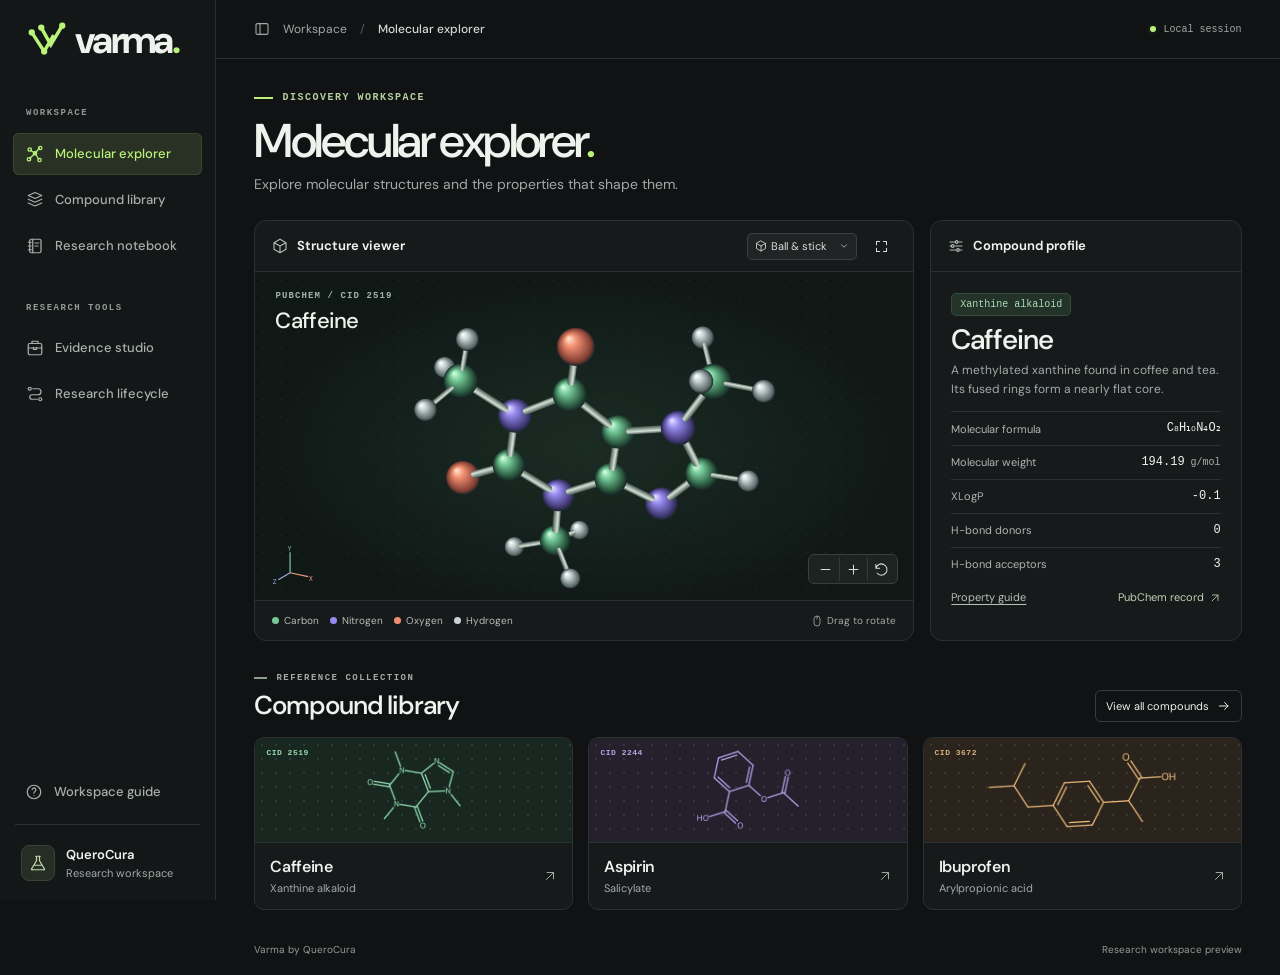
==== index.html @ 199d7f55 "Build a dark molecular explorer with interactive PubChem structures" ====
<!DOCTYPE html>

<html lang="en"><head><meta charset="utf-8"/><meta content="default-src 'self'; script-src 'self'; style-src 'self'; img-src 'self' data:; font-src 'self'; connect-src 'none'; object-src 'none'; base-uri 'none'; form-action 'none'" http-equiv="Content-Security-Policy"/><meta content="width=device-width, initial-scale=1" name="viewport"/><meta name="theme-color" content="#101213"><meta name="robots" content="noindex, nofollow">
<meta name="description" content="Explore molecular structures, compare compound properties and work through research calculations in Varma by QueroCura.">
<title>Molecular explorer · Varma</title><link rel="icon" href="assets/varma.svg" type="image/svg+xml"><link rel="stylesheet" href="workspace.css"></head><body>
<a class="skip-link" href="#main">Skip to workspace</a>
<svg class="symbols" aria-hidden="true" xmlns="http://www.w3.org/2000/svg"><defs><symbol id="i-network" viewBox="0 0 24 24"><path d="m6 7 6 4 6-7M12 11l5 8m-5-8-7 7"/><circle cx="5" cy="6" r="2.3"/><circle cx="12" cy="11" r="2.3"/><circle cx="19" cy="4" r="2.3"/><circle cx="18" cy="20" r="2.3"/><circle cx="4" cy="19" r="2.3"/></symbol><symbol id="i-library" viewBox="0 0 24 24"><path d="m3 6 9-4 9 4-9 4zM3 11l9 4 9-4M3 16l9 4 9-4"/></symbol><symbol id="i-notebook" viewBox="0 0 24 24"><rect x="5" y="3" width="15" height="18" rx="2"/><path d="M9 3v18M3 7h4m-4 5h4m-4 5h4M12 8h5m-5 4h4"/></symbol><symbol id="i-work" viewBox="0 0 24 24"><rect x="3" y="6" width="18" height="15" rx="2"/><path d="M8 6V3h8v3M3 12h18m-11-1v3h4v-3"/></symbol><symbol id="i-route" viewBox="0 0 24 24"><circle cx="5" cy="5" r="2"/><circle cx="19" cy="19" r="2"/><path d="M9 5h7a4 4 0 0 1 0 8H8a3 3 0 0 0 0 6h7"/></symbol><symbol id="i-guide" viewBox="0 0 24 24"><circle cx="12" cy="12" r="9"/><path d="M9.5 9a2.5 2.5 0 1 1 4 2c-1 .6-1.5 1-1.5 2.5M12 17h.01"/></symbol><symbol id="i-panel" viewBox="0 0 24 24"><rect x="3" y="4" width="18" height="16" rx="2"/><path d="M9 4v16"/></symbol><symbol id="i-chev" viewBox="0 0 24 24"><path d="m9 6 6 6-6 6"/></symbol><symbol id="i-down" viewBox="0 0 24 24"><path d="m6 9 6 6 6-6"/></symbol><symbol id="i-up-right" viewBox="0 0 24 24"><path d="M6 18 18 6M7 6h11v11"/></symbol><symbol id="i-arrow" viewBox="0 0 24 24"><path d="M4 12h15m-6-6 6 6-6 6"/></symbol><symbol id="i-expand" viewBox="0 0 24 24"><path d="M4 9V4h5m6 0h5v5m0 6v5h-5M9 20H4v-5"/></symbol><symbol id="i-cube" viewBox="0 0 24 24"><path d="m12 2 9 5v10l-9 5-9-5V7zM3 7l9 5 9-5m-9 5v10"/></symbol><symbol id="i-sliders" viewBox="0 0 24 24"><path d="M3 6h8m5 0h5M3 12h2m5 0h11M3 18h10m5 0h3"/><circle cx="13" cy="6" r="2"/><circle cx="7" cy="12" r="2"/><circle cx="15" cy="18" r="2"/></symbol><symbol id="i-rotate" viewBox="0 0 24 24"><path d="M3 10a9 9 0 1 1 2 8M3 4v6h6"/></symbol><symbol id="i-plus" viewBox="0 0 24 24"><path d="M5 12h14M12 5v14"/></symbol><symbol id="i-minus" viewBox="0 0 24 24"><path d="M5 12h14"/></symbol><symbol id="i-mouse" viewBox="0 0 24 24"><rect x="6" y="2" width="12" height="20" rx="6"/><path d="M12 3v5"/></symbol><symbol id="i-search" viewBox="0 0 24 24"><circle cx="10" cy="10" r="6"/><path d="m15 15 6 6"/></symbol><symbol id="i-menu" viewBox="0 0 24 24"><path d="M3 6h18M3 12h18M3 18h18"/></symbol><symbol id="i-close" viewBox="0 0 24 24"><path d="m5 5 14 14M5 19 19 5"/></symbol><symbol id="i-book" viewBox="0 0 24 24"><path d="M12 5Q7 2 2 4v15q5-2 10 1 5-3 10-1V4q-5-2-10 1v15"/></symbol><symbol id="i-flask" viewBox="0 0 24 24"><path d="M9 3h6m-5 0v6L4 19a1 1 0 0 0 1 2h14a1 1 0 0 0 1-2L14 9V3M7 15h10"/></symbol><symbol id="i-focus" viewBox="0 0 24 24"><circle cx="12" cy="12" r="7"/><circle cx="12" cy="12" r="2"/><path d="M12 2v3m0 14v3M2 12h3m14 0h3"/></symbol></defs></svg>
<aside class="rail" id="rail">
<a class="brand" href="#explorer" aria-label="Varma home"><svg viewBox="0 0 42 42" class="mark" aria-hidden="true"><g fill="none" stroke="currentColor" stroke-width="3.6"><path d="m5 13 13 20 10-17M15 8l10 18L37 6"/></g><g fill="currentColor"><circle cx="5" cy="13" r="3.3"/><circle cx="15" cy="8" r="3.3"/><circle cx="37" cy="6" r="3.3"/><circle cx="18" cy="33" r="3.3"/></g></svg><span>varma<span class="brand-period">.</span></span></a>
<div class="rail-inner">
<p class="group-label">Workspace</p><nav aria-label="Workspace">
<a href="#explorer" data-nav="explorer"><svg class="icon" aria-hidden="true"><use href="#i-network"/></svg><span>Molecular explorer</span></a><a href="#library" data-nav="library"><svg class="icon" aria-hidden="true"><use href="#i-library"/></svg><span>Compound library</span></a><a href="#desk" data-nav="desk"><svg class="icon" aria-hidden="true"><use href="#i-notebook"/></svg><span>Research notebook</span></a></nav>
<p class="group-label">Research tools</p><nav aria-label="Research tools"><a href="#studio" data-nav="studio"><svg class="icon" aria-hidden="true"><use href="#i-work"/></svg><span>Evidence studio</span></a><a href="#journey" data-nav="journey"><svg class="icon" aria-hidden="true"><use href="#i-route"/></svg><span>Research lifecycle</span></a></nav>
</div>
<div class="rail-bottom"><button id="open-guide" data-guide><svg class="icon" aria-hidden="true"><use href="#i-guide"/></svg> Workspace guide</button><div class="org"><span class="org-icon"><svg class="icon" aria-hidden="true"><use href="#i-flask"/></svg></span><div><strong>QueroCura</strong><small>Research workspace</small></div></div></div>
</aside>
<div class="shell">
<header class="topbar"><div class="crumb"><a class="mobile-brand" href="#explorer" aria-label="Varma home">varma<span>.</span></a><button type="button" id="menu" class="icon-button" aria-label="Toggle navigation" title="Toggle navigation"><svg class="icon" aria-hidden="true"><use href="#i-menu"/></svg></button><svg class="icon" aria-hidden="true"><use href="#i-panel"/></svg><span>Workspace</span><span class="slash">/</span><strong id="breadcrumb">Molecular explorer</strong></div><span class="session"><i></i> Local session</span></header>
<main id="main" tabindex="-1">
<section data-page="explorer" aria-labelledby="explorer-title">
<div class="page-head"><div class="overline"><span></span>Discovery workspace</div><h1 id="explorer-title">Molecular explorer<span>.</span></h1>
<p>Explore molecular structures and the properties that shape them.</p></div>
<div class="work-grid">
<article class="viewer panel" id="viewer"><header class="panel-head"><span><svg class="icon" aria-hidden="true"><use href="#i-cube"/></svg> Structure viewer</span><div class="head-actions"><label class="mode"><svg class="icon" aria-hidden="true"><use href="#i-cube"/></svg><select id="representation" aria-label="Model representation"><option value="ball">Ball &amp; stick</option><option value="space">Space-filling</option></select><svg class="icon" aria-hidden="true"><use href="#i-down"/></svg></label><button type="button" id="expand" class="icon-button" aria-label="Expand structure viewer" title="Expand structure viewer"><svg class="icon" aria-hidden="true"><use href="#i-expand"/></svg></button></div></header>
<div class="stage-view"><div class="field"><canvas id="model" tabindex="0" aria-label="Molecular structure. Drag or use arrow keys to rotate."></canvas></div>
<div class="specimen"><div class="data-label" id="compound-id"></div><h2 id="compound-name"></h2></div>
<div class="axis" aria-hidden="true"><svg viewBox="0 0 56 52"><g fill="none" stroke-width="1.5"><path d="M23 34V8" stroke="#83c9a4"/><path d="m23 34 23 5" stroke="#ed9c7a"/><path d="M23 34 8 43" stroke="#9fa7de"/></g><g font-size="8" font-family="monospace"><text x="20" y="7" fill="#83c9a4">Y</text><text x="47" y="44" fill="#ed9c7a">X</text><text x="1" y="49" fill="#9fa7de">Z</text></g></svg></div>
<div class="viewer-controls"><button type="button" id="zoom-out" class="icon-button" aria-label="Zoom out" title="Zoom out"><svg class="icon" aria-hidden="true"><use href="#i-minus"/></svg></button><button type="button" id="zoom-in" class="icon-button" aria-label="Zoom in" title="Zoom in"><svg class="icon" aria-hidden="true"><use href="#i-plus"/></svg></button><button type="button" id="reset-view" class="icon-button" aria-label="Reset view" title="Reset view"><svg class="icon" aria-hidden="true"><use href="#i-rotate"/></svg></button></div></div>
<footer class="viewer-foot"><div class="legend" id="legend"></div><span class="drag-hint"><svg class="icon" aria-hidden="true"><use href="#i-mouse"/></svg> Drag to rotate</span></footer></article>
<aside class="inspector panel"><header class="panel-head"><span><svg class="icon" aria-hidden="true"><use href="#i-sliders"/></svg> Compound profile</span></header><div class="profile-body">
<span class="class-chip" id="family"></span><h2 id="profile-name"></h2><p id="profile-description"></p><dl id="properties"></dl><div class="profile-links"><button class="guide-link" data-guide>Property guide</button><a id="source" class="source" target="_blank" rel="noopener">PubChem record <svg class="icon" aria-hidden="true"><use href="#i-up-right"/></svg></a></div></div></aside></div>
<section class="library-preview" aria-labelledby="library-heading"><div class="section-head"><div><div class="section-kicker"><span></span>Reference collection</div><h2 id="library-heading">Compound library</h2></div><a class="all-link" href="#library">View all compounds <svg class="icon" aria-hidden="true"><use href="#i-arrow"/></svg></a></div>
<div class="card-grid" id="featured"></div></section></section>
<section data-page="library" hidden><div class="page-head"><div class="overline"><span></span>Reference collection</div><h1>Compound library<span>.</span></h1><p>Select a reference compound to inspect its structure and documented properties.</p></div><label class="search"><svg class="icon" aria-hidden="true"><use href="#i-search"/></svg><input type="search" id="library-query" placeholder="Search by name, class, formula or CID" aria-label="Search compounds"></label><p id="result-count" role="status"></p><div class="card-grid" id="collection"></div></section>
<section data-page="desk" hidden><div class="page-head"><div class="overline"><span></span>Scientific notebook</div><h1>Research notebook<span>.</span></h1><p>Edit three observations to see their mean, range and calculation record. Notes last for this session.</p></div><div class="desk"><header class="desk-head"><div><span class="desk-kicker">VARMA / NOTEBOOK 001</span><h3>Observation journal</h3><p>Example dataset · Arbitrary units · In-browser computation</p></div><span class="desk-status"><span class="dot"></span> Interactive demo</span></header><div class="desk-grid"><div class="desk-editor"><h4>01 — Observations</h4><p>Enter a number from 0 to 100 for each example observation.</p><div class="desk-inputs"><label for="obs-a">A<input id="obs-a" type="number" min="0" max="100" step="any" value="24" inputmode="decimal"/></label><label for="obs-b">B<input id="obs-b" type="number" min="0" max="100" step="any" value="48" inputmode="decimal"/></label><label for="obs-c">C<input id="obs-c" type="number" min="0" max="100" step="any" value="72" inputmode="decimal"/></label></div><div class="desk-buttons"><button class="desk-btn" id="desk-example" type="button">Load another example</button><button class="desk-btn" id="desk-reset" type="button">Reset</button></div><p id="desk-error" class="desk-error" role="status"></p><label for="desk-note">02 — Scratch note</label><textarea id="desk-note" rows="3" maxlength="300" placeholder="Record a question or an assumption about these example numbers."></textarea><div class="desk-note-meta"><span>Temporary browser memory only</span><span id="note-count">0 / 300</span></div></div><div class="desk-output"><div class="desk-metrics" aria-live="polite"><div><span>Mean</span><strong id="desk-mean">48</strong></div><div><span>Range</span><strong id="desk-range">48</strong></div><div><span>Observations</span><strong id="desk-n">3</strong></div></div><figure class="desk-figure"><svg id="desk-chart" role="img" aria-label="Example observations: A 24, B 48, C 72" viewBox="0 0 360 205"><g stroke="#d7ddd1" stroke-width="1"><path d="M34 20H346M34 55H346M34 90H346M34 125H346M34 160H346"/></g><g fill="#617164" font-size="10" text-anchor="end"><text x="27" y="24">100</text><text x="27" y="59">75</text><text x="27" y="94">50</text><text x="27" y="129">25</text><text x="27" y="164">0</text></g><g fill="#52795f"><rect id="bar-a" x="64" y="126.4" width="58" height="33.6" rx="3"/><rect id="bar-b" x="161" y="92.8" width="58" height="67.2" rx="3"/><rect id="bar-c" x="258" y="59.2" width="58" height="100.8" rx="3"/></g><path id="desk-meanline" d="M34 92.8H346" stroke="#a16b30" stroke-width="1.8" stroke-dasharray="5 5"/><g fill="#52645a" font-size="12" text-anchor="middle"><text x="93" y="183">A</text><text x="190" y="183">B</text><text x="287" y="183">C</text></g></svg><figcaption><span class="legend-square"></span> Observations <span class="legend-dash"></span> Mean</figcaption></figure><div class="desk-method"><span>Calculation record</span><code id="desk-formula">(24 + 48 + 72) / 3 = 48</code><p>Arithmetic summary only; no experimental or clinical inference is made.</p></div></div></div></div><section id="bloom"><div class="pip-card"><header class="pip-head"><span class="pip-avatar" aria-hidden="true">∑</span><div><strong>Pip / Notebook companion</strong><span>Local calculation engine</span></div></header><div class="pip-content"><p class="pip-hello">Explain these observations</p><div class="pip-actions" role="group" aria-label="Notebook questions"><button type="button" data-pip="summary" aria-pressed="true">Summarise</button><button type="button" data-pip="spread" aria-pressed="false">Explain spread</button><button type="button" data-pip="median" aria-pressed="false">Find median</button><button type="button" data-pip="check" aria-pressed="false">Check arithmetic</button></div><div id="pip-answer" class="pip-answer" role="status" aria-live="polite">Ready when your observations are valid.</div><p class="pip-foot">Calculated from the current notebook values. No network requests, personal data or scientific predictions.</p></div></div></section></section>
<section data-page="studio" hidden><div class="page-head"><div class="overline"><span></span>Research tools</div><h1>Evidence studio<span>.</span></h1><p>Explore how a research team connects a question to its sources, calculations and review.</p></div><div class="studio-frame"><div class="windowbar"><span aria-hidden="true" class="dots"><i></i><i></i><i></i></span><span class="windowtitle">Varma / Research workspace</span><span class="demo-label">Interactive concept preview</span></div><div class="studio-body"><aside aria-label="Workspace tools" class="sidebar" role="tablist"><small>Workspace</small><button aria-controls="workspace" aria-selected="true" class="tab" data-view="notes" id="tab-notes" role="tab"><span>▤</span> Notebook</button><button aria-controls="workspace" aria-selected="false" class="tab" data-view="evidence" id="tab-evidence" role="tab"><span>◎</span> Evidence</button><button aria-controls="workspace" aria-selected="false" class="tab" data-view="compute" id="tab-compute" role="tab"><span>∑</span> Computation</button><button aria-controls="workspace" aria-selected="false" class="tab" data-view="team" id="tab-team" role="tab"><span>◉</span> Team</button></aside><div aria-labelledby="tab-notes" class="workspace" id="workspace" role="tabpanel" tabindex="0"></div><aside class="assistant-pane"><h4>✧ Research companion</h4><p>Illustrative guidance</p><div class="mini"><strong>Evidence before conclusions</strong>Track what is known, what is assumed and what still needs verification.</div><div class="mini"><strong>Review with your team</strong>Keep notes, references and calculation outputs connected.</div><div class="mini"><strong>Human judgement remains essential</strong>Research tools do not establish clinical safety or efficacy.</div></aside></div></div></section>
<section data-page="journey" hidden><div class="page-head"><div class="overline"><span></span>Research tools</div><h1>Research lifecycle<span>.</span></h1><p>Follow a research question from the first observation through documentation and review.</p></div><div aria-label="Research lifecycle" class="stage-row" role="tablist"><button aria-controls="stage-detail" aria-selected="true" class="stage" data-stage="0" id="stage-0" role="tab">01<strong>Explore</strong></button><button aria-controls="stage-detail" aria-selected="false" class="stage" data-stage="1" id="stage-1" role="tab">02<strong>Investigate</strong></button><button aria-controls="stage-detail" aria-selected="false" class="stage" data-stage="2" id="stage-2" role="tab">03<strong>Document</strong></button><button aria-controls="stage-detail" aria-selected="false" class="stage" data-stage="3" id="stage-3" role="tab">04<strong>Review</strong></button><button aria-controls="stage-detail" aria-selected="false" class="stage" data-stage="4" id="stage-4" role="tab">05<strong>Follow through</strong></button></div><div aria-labelledby="stage-0" class="stage-detail" id="stage-detail" role="tabpanel" tabindex="0"></div></section>
</main><footer class="app-footer"><span>Varma by QueroCura</span><span>Research workspace preview</span></footer></div>
<dialog id="guide"><div class="dialog-header"><h2>Workspace guide</h2><button type="button" id="close-guide" class="icon-button" aria-label="Close workspace guide" title="Close workspace guide"><svg class="icon" aria-hidden="true"><use href="#i-close"/></svg></button></div><dl>
<dt>Explore a structure</dt><dd>Choose a compound from the library. Drag the model or focus it and use the arrow keys to rotate. Switch to space-filling to see the volume occupied by the atoms.</dd>
<dt>Read a compound profile</dt><dd>Molecular weight is the mass of one mole. XLogP estimates how a neutral compound partitions between octanol and water. Donor and acceptor counts describe possible hydrogen bonding sites.</dd>
<dt>Keep a research record</dt><dd>Use the notebook to explore a small set of observations. The evidence studio includes example source records, calculations and team roles.</dd></dl></dialog>
<script defer src="compounds.js"></script><script defer src="molecule.js"></script><script defer src="site.js"></script><script defer src="experience.js"></script><script defer src="bloom.js"></script><script defer src="workspace.js"></script></body></html>
---- workspace.css ----
@font-face{font-family:"DM Sans";src:url(assets/dm-sans.ttf) format("truetype");font-weight:100 1000;font-display:swap}
:root{color-scheme:dark;--bg:#101213;--panel:#171a1b;--border:#2b3031;--muted:#a1aaa7;--accent:#baf378;--text:#f0f3ed;--rail:216px;--mono:ui-monospace,"SFMono-Regular",Consolas,monospace}
*{box-sizing:border-box}
body{margin:0;background:var(--bg);color:var(--text);font:15px/1.5 "DM Sans",Arial,sans-serif;-webkit-font-smoothing:antialiased}
button,input,select,textarea{font:inherit}
button,select,a{touch-action:manipulation}
button,select{cursor:pointer}button{color:inherit}
a{color:inherit;text-decoration:none}
button:focus-visible,a:focus-visible,select:focus-visible,input:focus-visible,textarea:focus-visible,canvas:focus-visible{outline:2px solid var(--accent);outline-offset:3px}
[hidden],.symbols{display:none!important}
.icon{width:18px;height:18px;fill:none;stroke:currentColor;stroke-width:1.65;stroke-linecap:round;stroke-linejoin:round;flex:none}
.skip-link{position:fixed;top:8px;left:8px;padding:8px 12px;z-index:10;transform:translateY(-200%);color:#101810;background:var(--accent)}
.skip-link:focus{transform:translateY(0)}
.rail{position:fixed;inset:0 auto 0 0;width:var(--rail);background:#141718;border-right:1px solid var(--border);display:flex;flex-direction:column;z-index:5}
.brand{height:80px;padding:0 27px;display:flex;align-items:center;gap:8px;font-size:38px;font-weight:730;letter-spacing:-2.7px;line-height:1}
.mark{color:var(--accent);width:40px;height:40px}.brand-period{color:var(--accent)}
.rail-inner{padding:14px 13px;overflow:auto}.group-label,.section-kicker,.overline,.desk-kicker,.data-label,.sidebar>small,.card-cid{font:600 10px/1.4 var(--mono);letter-spacing:1.5px;text-transform:uppercase}
.group-label{margin:13px 13px;color:#929b96;font-size:9px}.rail nav+.group-label{margin-top:35px}
.rail nav{display:grid;gap:4px}.rail nav a,.rail-bottom button{display:flex;align-items:center;gap:11px;height:42px;padding:0 13px;font-size:13px;font-weight:500;color:#a8b0ab;border-radius:6px}
.rail nav a:hover,.rail-bottom button:hover{color:#f0f3ed;background:#202524}.rail nav a[aria-current=page]{color:var(--accent);background:#283123;box-shadow:inset 0 0 0 1px #3b4631}
.rail-bottom{margin-top:auto;padding:14px 15px}.rail-bottom button{background:none;border:0;width:100%;padding:0 10px}.org{display:flex;align-items:center;gap:11px;border-top:1px solid var(--border);padding:20px 6px 5px;margin-top:11px}.org-icon{width:34px;height:36px;display:grid;place-items:center;border:1px solid #384435;background:#252d24;border-radius:8px;color:#c1d9aa}
.org strong,.org small{display:block}.org strong{font-size:13px;font-weight:600}.org small{font-size:11px;color:var(--muted)}
.shell{margin-left:var(--rail)}.topbar{height:59px;border-bottom:1px solid var(--border);display:flex;align-items:center;justify-content:space-between;padding:0 clamp(24px,3vw,54px)}.crumb,.session{display:flex;align-items:center;gap:13px;font-size:12px;color:var(--muted)}.crumb .icon{width:16px}.crumb .slash{color:#555e59}.crumb strong{font-weight:500;color:#d3d9d4}.session{gap:8px;font-family:var(--mono);font-size:10px}.session i{width:6px;height:6px;background:var(--accent);border-radius:50%;box-shadow:0 0 7px #baf37833}
main,.app-footer{max-width:1600px;margin:auto;padding:0 clamp(24px,3vw,54px)}main:focus{outline:0}
.page-head{margin:32px 0 25px}.overline,.section-kicker{display:flex;align-items:center;gap:9px;color:#b5cf9e;font-size:10px}.overline span,.section-kicker span{width:19px;height:2px;background:var(--accent)}h1,h2,h3,h4,p{margin:0}
h1{font-size:clamp(38px,3.7vw,64px);letter-spacing:-.055em;font-weight:540;line-height:1.1;margin:10px 0 7px}h1>span{color:var(--accent)}.page-head p{color:var(--muted);font-size:14px}
.work-grid{display:grid;grid-template-columns:minmax(0,2.12fr) minmax(252px,1fr);gap:16px}.panel,.desk,.pip-card,.studio-frame,.stage-detail{border:1px solid var(--border);border-radius:12px;background:var(--panel);overflow:hidden;min-width:0}
.viewer{display:flex;flex-direction:column}.panel-head{min-height:51px;padding:0 17px;display:flex;align-items:center;justify-content:space-between;gap:10px;border-bottom:1px solid var(--border)}.panel-head>span{display:flex;align-items:center;gap:9px;font-size:13px;font-weight:650}.panel-head>span .icon{color:#b2bdb7;width:16px}
.head-actions,.mode,.viewer-controls,.legend,.drag-hint,.all-link,.source,.section-head{display:flex;align-items:center}.head-actions{gap:10px}.mode,.icon-button{border:1px solid #394040;background:#202425;color:#d9dfda;border-radius:5px;display:inline-flex;align-items:center;justify-content:center}
.mode{position:relative;padding:0 7px;height:27px;gap:4px}.mode>.icon{width:12px;height:12px}.mode select{appearance:none;background:transparent;border:0;color:inherit;padding:2px 16px 2px 0;z-index:1;font-size:11px}.mode>.icon:last-child{width:10px;position:absolute;right:7px}.mode option{background:var(--panel)}
.icon-button{width:29px;height:29px;padding:0}.icon-button .icon{width:15px;height:15px}.icon-button:hover,.mode:hover,.all-link:hover{background:#2b302c}.head-actions>.icon-button{background:none;border-color:transparent}.head-actions>.icon-button:hover{background:#28302a}
.stage-view{position:relative;flex:1;min-height:306px;isolation:isolate;background-color:#101816;background-image:radial-gradient(ellipse at 50% 53%,#29453670,transparent 69%),radial-gradient(#73928433 .8px,transparent .9px);background-size:auto,17px 17px}
.field{position:absolute;inset:0}#model{width:100%;height:100%;display:block;cursor:grab;touch-action:none}#model:active{cursor:grabbing}
.specimen{pointer-events:none;position:absolute;top:18px;left:20px}.data-label{color:#a3b3a8;font-size:9px;letter-spacing:1.1px}.specimen h2{font-size:22px;letter-spacing:-.7px;font-weight:510;margin-top:1px}.axis{width:44px;position:absolute;bottom:13px;left:17px;pointer-events:none}.axis svg{display:block}
.viewer-controls{position:absolute;bottom:16px;right:15px;background:#1c2320;border:1px solid #394139;border-radius:6px;padding:2px}.viewer-controls button{border:0;background:none;width:28px;height:24px}.viewer-controls button+button{border-left:1px solid #343b36;border-radius:0}
.viewer-foot{min-height:40px;padding:0 17px;display:flex;justify-content:space-between;gap:8px;align-items:center;border-top:1px solid var(--border);font-size:10px;color:#b4bdb7}.legend{gap:11px}.legend span{display:flex;align-items:center;gap:5px}.legend i{width:7px;height:7px;border-radius:50%}.el-C{background:#74c898}.el-O{background:#f18e71}.el-N{background:#9589ed}.el-H{background:#c8d3d3}.drag-hint{gap:4px;color:#a1aaa4}.drag-hint .icon{width:12px;height:12px}
.profile-body{padding:17px 19px}.class-chip{display:inline-flex;padding:3px 8px;background:#24332a;color:#acdbb9;border:1px solid #344d3b;border-radius:5px;font:10px/1.5 var(--mono)}
.profile-body h2{font-size:28px;font-weight:550;letter-spacing:-1.1px;line-height:1.15;margin:8px 0 5px}.profile-body p,.card-type{color:var(--muted)}.profile-body p{font-size:12px;line-height:1.55}.profile-body dl{margin:13px 0 9px}.property{display:flex;align-items:center;justify-content:space-between;gap:10px;border-top:1px solid var(--border);padding:7px 0;font-size:11px}.property dt{color:#aeb5b1}.property dd{font:12px/1.4 var(--mono);margin:0;text-align:right}.property dd small{font-size:10px;color:#a8b1ab}.source{display:inline-flex;gap:5px;font-size:11px;color:#bfd4b3}.source:hover{text-decoration:underline}.source .icon{width:12px;height:12px}
.library-preview{margin-top:31px}.section-head{justify-content:space-between;align-items:flex-end;gap:12px;margin-bottom:15px}.section-kicker{color:#a2aca5;font-size:9px}.section-kicker span{width:13px;background:#8b9f8b}.section-head h2{font-size:26px;letter-spacing:-1.1px;font-weight:550;line-height:1.3;margin-top:4px}.all-link{gap:8px;border:1px solid #383e3b;border-radius:6px;padding:6px 10px;font-size:11px}.all-link .icon{width:14px}
.card-grid{display:grid;grid-template-columns:repeat(3,minmax(0,1fr));gap:15px}.compound-card{--tint:#99d9b2;--tint-bg:#18271f;padding:0;text-align:left;border:1px solid var(--border);background:var(--panel);border-radius:10px;overflow:hidden;min-width:0;transition:border-color .15s,transform .15s}.compound-card:hover{transform:translateY(-2px);border-color:var(--tint)}.compound-card.violet{--tint:#b9a5e3;--tint-bg:#24202c}.compound-card.amber{--tint:#d7b07c;--tint-bg:#2a241d}.compound-card.blue{--tint:#9ac3e4;--tint-bg:#1a262f}
.card-art{display:block;position:relative;height:105px;background-color:var(--tint-bg);background-image:radial-gradient(#a4b5aa26 .7px,transparent .9px);background-size:14px 14px;border-bottom:1px solid var(--border)}
.card-art img{display:block;width:100%;height:100%;object-fit:contain}.card-cid{position:absolute;top:9px;left:11px;font-size:8px;letter-spacing:.5px;color:var(--tint)}.card-info{display:flex;align-items:center;justify-content:space-between;padding:12px 15px;gap:8px}.card-info strong{font-size:16px;letter-spacing:-.35px;font-weight:580}.card-type{font-size:11px;display:block;margin-top:1px}.card-info>.icon{width:14px;height:14px;color:#a3afa5}
.app-footer{display:flex;justify-content:space-between;gap:15px;margin:32px auto 0;padding-bottom:18px;color:#929d94;font-size:10px}
.search{border:1px solid var(--border);background:var(--panel);display:flex;align-items:center;gap:10px;padding:9px 13px;border-radius:7px;max-width:460px}.search input{border:0;background:transparent;color:var(--text);width:100%;font-size:13px}.search .icon{color:var(--muted)}#result-count{color:var(--muted);font-size:12px;margin:15px 0}
dialog{width:min(460px,calc(100% - 32px));border:1px solid #404b42;background:#1a201d;color:var(--text);border-radius:12px;padding:22px}dialog::backdrop{background:#0009}.dialog-header{display:flex;align-items:center;justify-content:space-between}.dialog-header h2{font-size:22px;letter-spacing:-.6px}dialog dt{font-weight:650;font-size:14px;margin-top:17px}dialog dd{margin:5px 0 0;color:#b3bdb5;font-size:13px}
#menu{display:none}.viewer:fullscreen,.viewer.expanded{background:var(--bg);width:100%;height:100%;border-radius:0}.viewer.expanded{position:fixed;inset:0;z-index:9}
.desk-head,.pip-head,.windowbar{display:flex;align-items:center;justify-content:space-between;gap:12px;background:#1d2320;border-bottom:1px solid var(--border);padding:18px 22px}.desk-kicker,.breadcrumb,.sidebar>small{color:#b9c8b6}.desk-head h3,.workspace h3,.stage-detail h3{font-size:24px;letter-spacing:-.7px;font-weight:560;margin:5px 0}.desk-head p,.desk-editor p,.desk-method p,.pip-foot,.workspace p,.stage-detail p,.assistant-pane p,.mini,.doc-card p{font-size:13px;color:var(--muted)}.desk-status,.demo-label,.tag{font-size:11px;color:#c1dbb4}.desk-grid,.studio-body,.stage-detail{display:grid;grid-template-columns:1fr 1fr}.desk-editor,.desk-output,.workspace,.assistant-pane,.sidebar,.stage-detail{padding:21px;min-width:0}.desk-editor,.sidebar,.workspace{border-right:1px solid var(--border)}.desk-editor h4,.desk-editor>label,.pip-head strong,.assistant-pane h4{font-size:15px;font-weight:600}
.desk-inputs,.desk-metrics{display:grid;grid-template-columns:repeat(3,minmax(0,1fr));gap:10px;margin:12px 0}.desk-inputs label,.desk-metrics span,.desk-note-meta,.desk-method span,.pip-head span,.windowtitle,.breadcrumb{font-size:11px;color:#b0bcb3}.desk input,.desk textarea{display:block;margin-top:5px;width:100%;background:#111514;border:1px solid #3a413d;color:var(--text);border-radius:5px;padding:9px}.desk textarea{resize:vertical}.desk-buttons,.pip-actions{display:flex;flex-wrap:wrap;gap:8px}.desk-btn,.pip-actions button,.stage,.tab{border:1px solid #39433c;background:#222923;color:#d5ddd5;font-size:12px;border-radius:6px;padding:8px 12px}.desk-error{min-height:20px;margin:8px 0;color:#f5a58d!important}.desk-note-meta{display:flex;justify-content:space-between;margin-top:5px}.desk-metrics>div,.doc-card,.mini{background:#202623;padding:12px;border-radius:5px}.desk-metrics strong{font:23px var(--mono);display:block}.desk-figure{margin:16px 0}.desk-figure svg{display:block;width:100%;max-height:230px}.desk-figure svg g[stroke]{stroke:#39443c}.desk-figure svg g[font-size]{fill:#b8c5b8}.desk-figure svg g:has(rect){fill:#81ba91}.desk-figure figcaption{display:flex;align-items:center;justify-content:center;gap:8px;font-size:11px;color:var(--muted)}.legend-square{background:#81ba91;width:8px;height:8px}.legend-dash{width:16px;border-bottom:2px dashed #be8f54}.desk-output[data-valid=false] .desk-figure{visibility:hidden}.desk-method code{display:block;margin:4px 0;color:#c7e6b7}.pip-card{margin-top:18px}.pip-head{justify-content:flex-start}.pip-head strong,.pip-head span{display:block}.pip-head .pip-avatar{font:24px var(--mono);color:var(--accent)}.pip-content{padding:20px}.pip-actions{margin:10px 0}.pip-actions [aria-pressed=true],.tab[aria-selected=true],.stage[aria-selected=true]{border-color:#637757;background:#30402b;color:#d7fac0}.pip-answer{white-space:pre-line;background:#202723;border-radius:5px;padding:15px}.pip-foot{margin-top:12px;font-size:11px}
.windowbar{padding:12px 18px}.dots{display:none}.studio-body{grid-template-columns:minmax(135px,.6fr) 2fr 1.1fr}.sidebar{display:flex;flex-direction:column;gap:6px}.tab{text-align:left}.tab span{margin-right:5px}.workspace h4,.mini strong{font-size:13px}.doc-card,.mini{margin-top:10px}.mini strong{display:block;color:#dde7db}.workspace .tag{display:block;margin-bottom:10px}.formula{font-family:var(--mono)}.stage-row{display:flex;gap:8px;flex-wrap:wrap;margin-bottom:14px}.stage strong{margin-left:8px}.stage-detail{gap:18px}.stage-detail ul{list-style:none;color:#bdcbbd;font-size:13px;line-height:1.9;margin:0;padding:0}
@media(min-width:1600px){.stage-view{min-height:370px}.card-art{height:140px}.profile-body{padding:25px}.profile-body p,.property{font-size:14px}}
@media(max-width:1150px){:root{--rail:184px}.rail-inner{padding-inline:9px}.rail nav a{font-size:12px;gap:9px}.brand{padding-left:21px}.work-grid{grid-template-columns:minmax(0,1.85fr) minmax(238px,1fr)}.legend{gap:7px}.rail-bottom{padding-inline:10px}.profile-body{padding-inline:15px}.drag-hint{font-size:0}.drag-hint .icon{width:13px}.studio-body{grid-template-columns:140px 1fr}.assistant-pane{grid-column:1/-1;border-top:1px solid var(--border)}}
@media(max-width:900px){:root{--rail:62px}.brand{padding:0;justify-content:center;height:61px}.brand>span,.rail nav a>span,.group-label,.rail-bottom button,.org>div{display:none}.rail-inner{padding:16px 8px}.rail nav+ .group-label+nav{border-top:1px solid var(--border);padding-top:12px;margin-top:12px}.rail nav a{justify-content:center;padding:0}.rail nav a .icon{width:20px;height:20px}.rail-bottom{padding:5px}.org{justify-content:center;padding:14px 0}.card-grid{gap:10px}}
@media(max-width:700px){:root{--rail:0px}.shell{margin-left:0}main,.app-footer,.topbar{padding-inline:17px}.topbar{height:52px}.crumb{gap:9px}.crumb>.icon{display:none}#menu{display:inline-flex}.rail{display:none}.rail.open{display:flex;top:52px;width:205px;box-shadow:10px 0 25px #0009}.rail.open .brand>span,.rail.open .rail nav a>span,.rail.open nav a>span,.rail.open .group-label,.rail.open .org>div{display:block}.rail.open .rail-bottom button{display:flex}.rail.open nav a,.rail.open .brand,.rail.open .org{justify-content:flex-start;padding-left:13px}.rail.open .brand{gap:5px}.rail.open .rail-inner{padding:0 9px}.page-head{margin:24px 0 19px}.page-head p{font-size:13px}.work-grid{grid-template-columns:1fr}.stage-view{min-height:305px}.drag-hint{font-size:10px}.inspector .profile-body{display:block}.profile-body dl{margin-top:14px}.panel-head{min-height:45px}.card-grid{grid-template-columns:repeat(2,minmax(0,1fr))}.section-head{align-items:center}.all-link{font-size:10px}.library-preview{margin-top:25px}.desk-grid,.stage-detail{grid-template-columns:1fr}.desk-editor{border-right:0;border-bottom:1px solid var(--border)}.desk-head,.studio-body{display:block}.studio-body .sidebar{flex-direction:row;flex-wrap:wrap;border-bottom:1px solid var(--border)}.sidebar>small{width:100%}.desk-status{display:block;margin-top:8px}.desk-head,.desk-editor,.desk-output,.workspace,.assistant-pane,.sidebar{padding:16px}}
@media(max-width:420px){.legend{gap:6px;font-size:9px}.viewer-foot{padding-inline:10px}.stage-view{min-height:270px}.panel-head{padding-inline:13px}.section-head h2{font-size:23px}.card-art{height:87px}.card-info{padding:10px}.card-info strong{font-size:14px}.card-cid{font-size:7px}.crumb{font-size:11px}.session{font-size:9px}.card-grid{gap:8px}}
@media(prefers-reduced-motion:reduce){*,*::before,*::after{transition:none!important;scroll-behavior:auto!important}}
.profile-links{display:flex;align-items:center;justify-content:space-between;gap:10px}.guide-link{background:none;border:0;padding:0;color:#b6c1b7;font-size:11px;text-decoration:underline;text-underline-offset:3px}.guide-link:hover{color:var(--accent)}.mobile-brand{display:none}
@media(min-width:1151px){.stage-view{min-height:328px}.profile-body{padding:19px 20px}.property{padding:8px 0}}
@media(max-width:700px){.mobile-brand{display:inline;color:var(--text);font-weight:700;font-size:22px;letter-spacing:-1.7px}.mobile-brand span{color:var(--accent)}.crumb>span{display:none}}
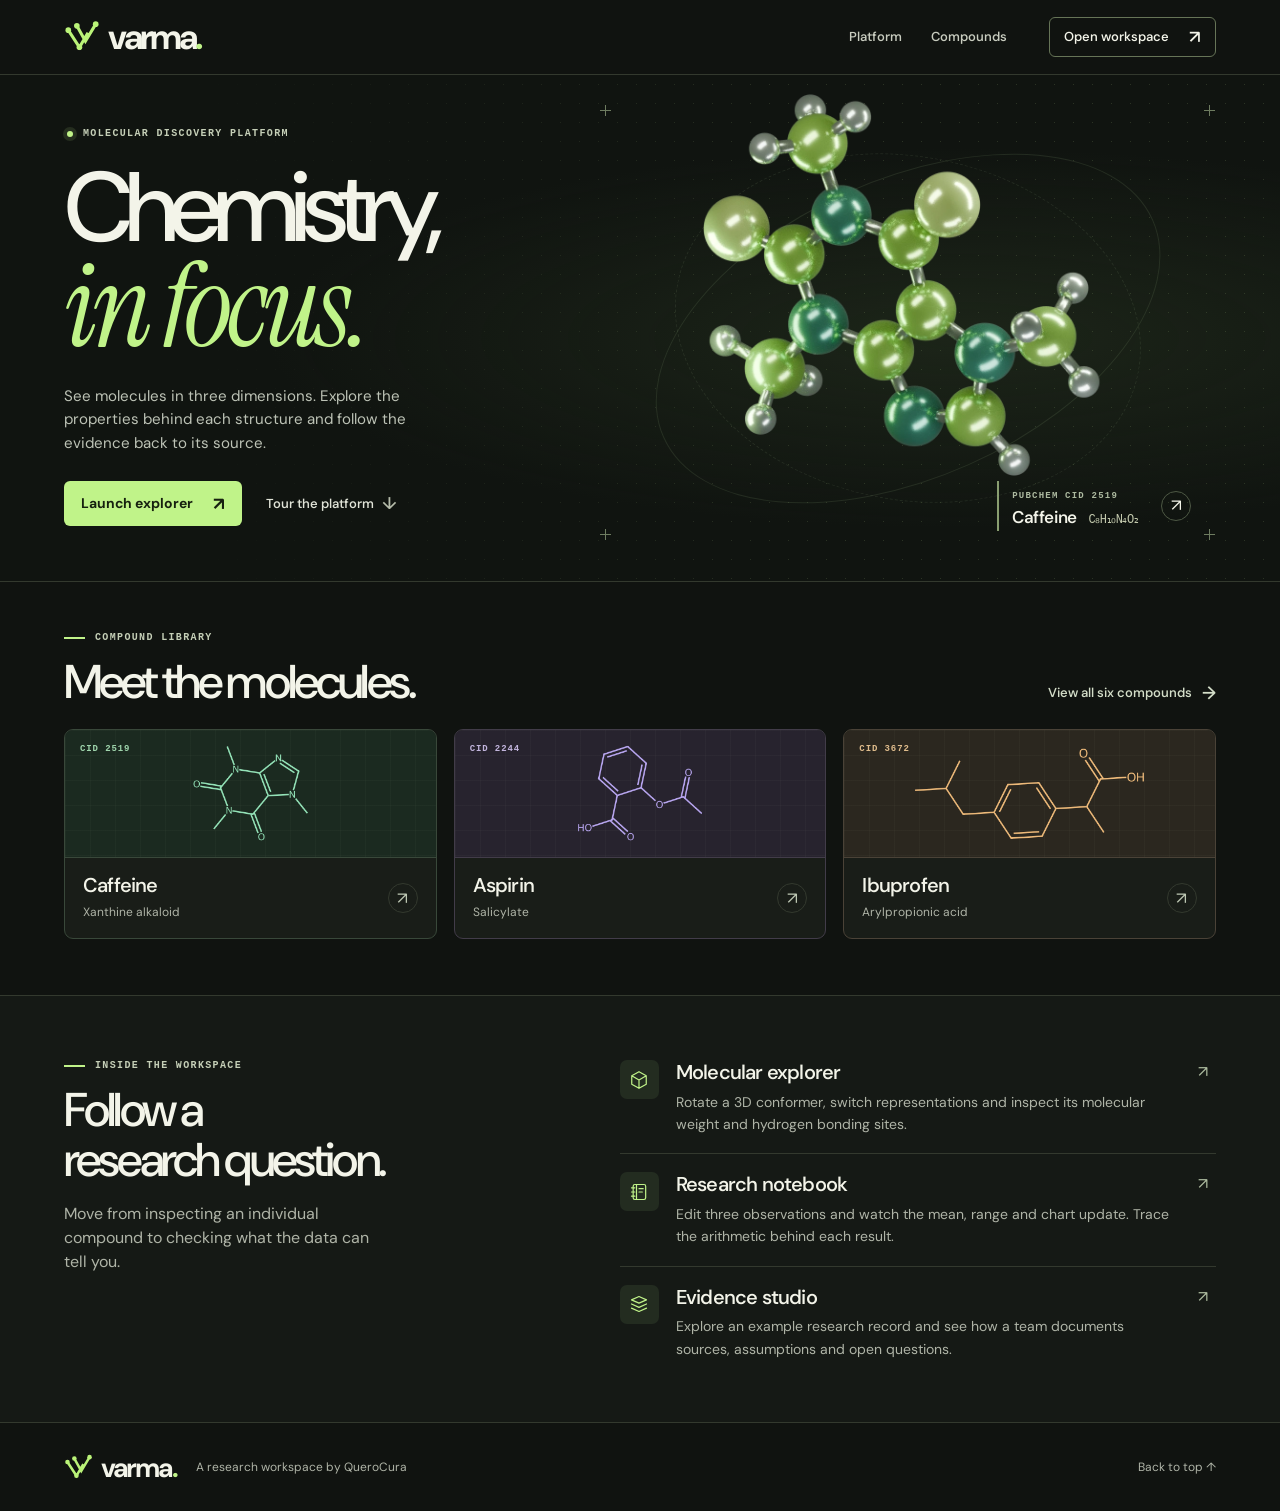
==== commit 8a66dba4: "Introduce Varma with a molecular discovery landing page" ====
--- a/index.html
+++ b/index.html
@@ -1,43 +1,60 @@
-<!DOCTYPE html>
-
-<html lang="en"><head><meta charset="utf-8"/><meta content="default-src 'self'; script-src 'self'; style-src 'self'; img-src 'self' data:; font-src 'self'; connect-src 'none'; object-src 'none'; base-uri 'none'; form-action 'none'" http-equiv="Content-Security-Policy"/><meta content="width=device-width, initial-scale=1" name="viewport"/><meta name="theme-color" content="#101213"><meta name="robots" content="noindex, nofollow">
-<meta name="description" content="Explore molecular structures, compare compound properties and work through research calculations in Varma by QueroCura.">
-<title>Molecular explorer · Varma</title><link rel="icon" href="assets/varma.svg" type="image/svg+xml"><link rel="stylesheet" href="workspace.css"></head><body>
-<a class="skip-link" href="#main">Skip to workspace</a>
-<svg class="symbols" aria-hidden="true" xmlns="http://www.w3.org/2000/svg"><defs><symbol id="i-network" viewBox="0 0 24 24"><path d="m6 7 6 4 6-7M12 11l5 8m-5-8-7 7"/><circle cx="5" cy="6" r="2.3"/><circle cx="12" cy="11" r="2.3"/><circle cx="19" cy="4" r="2.3"/><circle cx="18" cy="20" r="2.3"/><circle cx="4" cy="19" r="2.3"/></symbol><symbol id="i-library" viewBox="0 0 24 24"><path d="m3 6 9-4 9 4-9 4zM3 11l9 4 9-4M3 16l9 4 9-4"/></symbol><symbol id="i-notebook" viewBox="0 0 24 24"><rect x="5" y="3" width="15" height="18" rx="2"/><path d="M9 3v18M3 7h4m-4 5h4m-4 5h4M12 8h5m-5 4h4"/></symbol><symbol id="i-work" viewBox="0 0 24 24"><rect x="3" y="6" width="18" height="15" rx="2"/><path d="M8 6V3h8v3M3 12h18m-11-1v3h4v-3"/></symbol><symbol id="i-route" viewBox="0 0 24 24"><circle cx="5" cy="5" r="2"/><circle cx="19" cy="19" r="2"/><path d="M9 5h7a4 4 0 0 1 0 8H8a3 3 0 0 0 0 6h7"/></symbol><symbol id="i-guide" viewBox="0 0 24 24"><circle cx="12" cy="12" r="9"/><path d="M9.5 9a2.5 2.5 0 1 1 4 2c-1 .6-1.5 1-1.5 2.5M12 17h.01"/></symbol><symbol id="i-panel" viewBox="0 0 24 24"><rect x="3" y="4" width="18" height="16" rx="2"/><path d="M9 4v16"/></symbol><symbol id="i-chev" viewBox="0 0 24 24"><path d="m9 6 6 6-6 6"/></symbol><symbol id="i-down" viewBox="0 0 24 24"><path d="m6 9 6 6 6-6"/></symbol><symbol id="i-up-right" viewBox="0 0 24 24"><path d="M6 18 18 6M7 6h11v11"/></symbol><symbol id="i-arrow" viewBox="0 0 24 24"><path d="M4 12h15m-6-6 6 6-6 6"/></symbol><symbol id="i-expand" viewBox="0 0 24 24"><path d="M4 9V4h5m6 0h5v5m0 6v5h-5M9 20H4v-5"/></symbol><symbol id="i-cube" viewBox="0 0 24 24"><path d="m12 2 9 5v10l-9 5-9-5V7zM3 7l9 5 9-5m-9 5v10"/></symbol><symbol id="i-sliders" viewBox="0 0 24 24"><path d="M3 6h8m5 0h5M3 12h2m5 0h11M3 18h10m5 0h3"/><circle cx="13" cy="6" r="2"/><circle cx="7" cy="12" r="2"/><circle cx="15" cy="18" r="2"/></symbol><symbol id="i-rotate" viewBox="0 0 24 24"><path d="M3 10a9 9 0 1 1 2 8M3 4v6h6"/></symbol><symbol id="i-plus" viewBox="0 0 24 24"><path d="M5 12h14M12 5v14"/></symbol><symbol id="i-minus" viewBox="0 0 24 24"><path d="M5 12h14"/></symbol><symbol id="i-mouse" viewBox="0 0 24 24"><rect x="6" y="2" width="12" height="20" rx="6"/><path d="M12 3v5"/></symbol><symbol id="i-search" viewBox="0 0 24 24"><circle cx="10" cy="10" r="6"/><path d="m15 15 6 6"/></symbol><symbol id="i-menu" viewBox="0 0 24 24"><path d="M3 6h18M3 12h18M3 18h18"/></symbol><symbol id="i-close" viewBox="0 0 24 24"><path d="m5 5 14 14M5 19 19 5"/></symbol><symbol id="i-book" viewBox="0 0 24 24"><path d="M12 5Q7 2 2 4v15q5-2 10 1 5-3 10-1V4q-5-2-10 1v15"/></symbol><symbol id="i-flask" viewBox="0 0 24 24"><path d="M9 3h6m-5 0v6L4 19a1 1 0 0 0 1 2h14a1 1 0 0 0 1-2L14 9V3M7 15h10"/></symbol><symbol id="i-focus" viewBox="0 0 24 24"><circle cx="12" cy="12" r="7"/><circle cx="12" cy="12" r="2"/><path d="M12 2v3m0 14v3M2 12h3m14 0h3"/></symbol></defs></svg>
-<aside class="rail" id="rail">
-<a class="brand" href="#explorer" aria-label="Varma home"><svg viewBox="0 0 42 42" class="mark" aria-hidden="true"><g fill="none" stroke="currentColor" stroke-width="3.6"><path d="m5 13 13 20 10-17M15 8l10 18L37 6"/></g><g fill="currentColor"><circle cx="5" cy="13" r="3.3"/><circle cx="15" cy="8" r="3.3"/><circle cx="37" cy="6" r="3.3"/><circle cx="18" cy="33" r="3.3"/></g></svg><span>varma<span class="brand-period">.</span></span></a>
-<div class="rail-inner">
-<p class="group-label">Workspace</p><nav aria-label="Workspace">
-<a href="#explorer" data-nav="explorer"><svg class="icon" aria-hidden="true"><use href="#i-network"/></svg><span>Molecular explorer</span></a><a href="#library" data-nav="library"><svg class="icon" aria-hidden="true"><use href="#i-library"/></svg><span>Compound library</span></a><a href="#desk" data-nav="desk"><svg class="icon" aria-hidden="true"><use href="#i-notebook"/></svg><span>Research notebook</span></a></nav>
-<p class="group-label">Research tools</p><nav aria-label="Research tools"><a href="#studio" data-nav="studio"><svg class="icon" aria-hidden="true"><use href="#i-work"/></svg><span>Evidence studio</span></a><a href="#journey" data-nav="journey"><svg class="icon" aria-hidden="true"><use href="#i-route"/></svg><span>Research lifecycle</span></a></nav>
-</div>
-<div class="rail-bottom"><button id="open-guide" data-guide><svg class="icon" aria-hidden="true"><use href="#i-guide"/></svg> Workspace guide</button><div class="org"><span class="org-icon"><svg class="icon" aria-hidden="true"><use href="#i-flask"/></svg></span><div><strong>QueroCura</strong><small>Research workspace</small></div></div></div>
-</aside>
-<div class="shell">
-<header class="topbar"><div class="crumb"><a class="mobile-brand" href="#explorer" aria-label="Varma home">varma<span>.</span></a><button type="button" id="menu" class="icon-button" aria-label="Toggle navigation" title="Toggle navigation"><svg class="icon" aria-hidden="true"><use href="#i-menu"/></svg></button><svg class="icon" aria-hidden="true"><use href="#i-panel"/></svg><span>Workspace</span><span class="slash">/</span><strong id="breadcrumb">Molecular explorer</strong></div><span class="session"><i></i> Local session</span></header>
-<main id="main" tabindex="-1">
-<section data-page="explorer" aria-labelledby="explorer-title">
-<div class="page-head"><div class="overline"><span></span>Discovery workspace</div><h1 id="explorer-title">Molecular explorer<span>.</span></h1>
-<p>Explore molecular structures and the properties that shape them.</p></div>
-<div class="work-grid">
-<article class="viewer panel" id="viewer"><header class="panel-head"><span><svg class="icon" aria-hidden="true"><use href="#i-cube"/></svg> Structure viewer</span><div class="head-actions"><label class="mode"><svg class="icon" aria-hidden="true"><use href="#i-cube"/></svg><select id="representation" aria-label="Model representation"><option value="ball">Ball &amp; stick</option><option value="space">Space-filling</option></select><svg class="icon" aria-hidden="true"><use href="#i-down"/></svg></label><button type="button" id="expand" class="icon-button" aria-label="Expand structure viewer" title="Expand structure viewer"><svg class="icon" aria-hidden="true"><use href="#i-expand"/></svg></button></div></header>
-<div class="stage-view"><div class="field"><canvas id="model" tabindex="0" aria-label="Molecular structure. Drag or use arrow keys to rotate."></canvas></div>
-<div class="specimen"><div class="data-label" id="compound-id"></div><h2 id="compound-name"></h2></div>
-<div class="axis" aria-hidden="true"><svg viewBox="0 0 56 52"><g fill="none" stroke-width="1.5"><path d="M23 34V8" stroke="#83c9a4"/><path d="m23 34 23 5" stroke="#ed9c7a"/><path d="M23 34 8 43" stroke="#9fa7de"/></g><g font-size="8" font-family="monospace"><text x="20" y="7" fill="#83c9a4">Y</text><text x="47" y="44" fill="#ed9c7a">X</text><text x="1" y="49" fill="#9fa7de">Z</text></g></svg></div>
-<div class="viewer-controls"><button type="button" id="zoom-out" class="icon-button" aria-label="Zoom out" title="Zoom out"><svg class="icon" aria-hidden="true"><use href="#i-minus"/></svg></button><button type="button" id="zoom-in" class="icon-button" aria-label="Zoom in" title="Zoom in"><svg class="icon" aria-hidden="true"><use href="#i-plus"/></svg></button><button type="button" id="reset-view" class="icon-button" aria-label="Reset view" title="Reset view"><svg class="icon" aria-hidden="true"><use href="#i-rotate"/></svg></button></div></div>
-<footer class="viewer-foot"><div class="legend" id="legend"></div><span class="drag-hint"><svg class="icon" aria-hidden="true"><use href="#i-mouse"/></svg> Drag to rotate</span></footer></article>
-<aside class="inspector panel"><header class="panel-head"><span><svg class="icon" aria-hidden="true"><use href="#i-sliders"/></svg> Compound profile</span></header><div class="profile-body">
-<span class="class-chip" id="family"></span><h2 id="profile-name"></h2><p id="profile-description"></p><dl id="properties"></dl><div class="profile-links"><button class="guide-link" data-guide>Property guide</button><a id="source" class="source" target="_blank" rel="noopener">PubChem record <svg class="icon" aria-hidden="true"><use href="#i-up-right"/></svg></a></div></div></aside></div>
-<section class="library-preview" aria-labelledby="library-heading"><div class="section-head"><div><div class="section-kicker"><span></span>Reference collection</div><h2 id="library-heading">Compound library</h2></div><a class="all-link" href="#library">View all compounds <svg class="icon" aria-hidden="true"><use href="#i-arrow"/></svg></a></div>
-<div class="card-grid" id="featured"></div></section></section>
-<section data-page="library" hidden><div class="page-head"><div class="overline"><span></span>Reference collection</div><h1>Compound library<span>.</span></h1><p>Select a reference compound to inspect its structure and documented properties.</p></div><label class="search"><svg class="icon" aria-hidden="true"><use href="#i-search"/></svg><input type="search" id="library-query" placeholder="Search by name, class, formula or CID" aria-label="Search compounds"></label><p id="result-count" role="status"></p><div class="card-grid" id="collection"></div></section>
-<section data-page="desk" hidden><div class="page-head"><div class="overline"><span></span>Scientific notebook</div><h1>Research notebook<span>.</span></h1><p>Edit three observations to see their mean, range and calculation record. Notes last for this session.</p></div><div class="desk"><header class="desk-head"><div><span class="desk-kicker">VARMA / NOTEBOOK 001</span><h3>Observation journal</h3><p>Example dataset · Arbitrary units · In-browser computation</p></div><span class="desk-status"><span class="dot"></span> Interactive demo</span></header><div class="desk-grid"><div class="desk-editor"><h4>01 — Observations</h4><p>Enter a number from 0 to 100 for each example observation.</p><div class="desk-inputs"><label for="obs-a">A<input id="obs-a" type="number" min="0" max="100" step="any" value="24" inputmode="decimal"/></label><label for="obs-b">B<input id="obs-b" type="number" min="0" max="100" step="any" value="48" inputmode="decimal"/></label><label for="obs-c">C<input id="obs-c" type="number" min="0" max="100" step="any" value="72" inputmode="decimal"/></label></div><div class="desk-buttons"><button class="desk-btn" id="desk-example" type="button">Load another example</button><button class="desk-btn" id="desk-reset" type="button">Reset</button></div><p id="desk-error" class="desk-error" role="status"></p><label for="desk-note">02 — Scratch note</label><textarea id="desk-note" rows="3" maxlength="300" placeholder="Record a question or an assumption about these example numbers."></textarea><div class="desk-note-meta"><span>Temporary browser memory only</span><span id="note-count">0 / 300</span></div></div><div class="desk-output"><div class="desk-metrics" aria-live="polite"><div><span>Mean</span><strong id="desk-mean">48</strong></div><div><span>Range</span><strong id="desk-range">48</strong></div><div><span>Observations</span><strong id="desk-n">3</strong></div></div><figure class="desk-figure"><svg id="desk-chart" role="img" aria-label="Example observations: A 24, B 48, C 72" viewBox="0 0 360 205"><g stroke="#d7ddd1" stroke-width="1"><path d="M34 20H346M34 55H346M34 90H346M34 125H346M34 160H346"/></g><g fill="#617164" font-size="10" text-anchor="end"><text x="27" y="24">100</text><text x="27" y="59">75</text><text x="27" y="94">50</text><text x="27" y="129">25</text><text x="27" y="164">0</text></g><g fill="#52795f"><rect id="bar-a" x="64" y="126.4" width="58" height="33.6" rx="3"/><rect id="bar-b" x="161" y="92.8" width="58" height="67.2" rx="3"/><rect id="bar-c" x="258" y="59.2" width="58" height="100.8" rx="3"/></g><path id="desk-meanline" d="M34 92.8H346" stroke="#a16b30" stroke-width="1.8" stroke-dasharray="5 5"/><g fill="#52645a" font-size="12" text-anchor="middle"><text x="93" y="183">A</text><text x="190" y="183">B</text><text x="287" y="183">C</text></g></svg><figcaption><span class="legend-square"></span> Observations <span class="legend-dash"></span> Mean</figcaption></figure><div class="desk-method"><span>Calculation record</span><code id="desk-formula">(24 + 48 + 72) / 3 = 48</code><p>Arithmetic summary only; no experimental or clinical inference is made.</p></div></div></div></div><section id="bloom"><div class="pip-card"><header class="pip-head"><span class="pip-avatar" aria-hidden="true">∑</span><div><strong>Pip / Notebook companion</strong><span>Local calculation engine</span></div></header><div class="pip-content"><p class="pip-hello">Explain these observations</p><div class="pip-actions" role="group" aria-label="Notebook questions"><button type="button" data-pip="summary" aria-pressed="true">Summarise</button><button type="button" data-pip="spread" aria-pressed="false">Explain spread</button><button type="button" data-pip="median" aria-pressed="false">Find median</button><button type="button" data-pip="check" aria-pressed="false">Check arithmetic</button></div><div id="pip-answer" class="pip-answer" role="status" aria-live="polite">Ready when your observations are valid.</div><p class="pip-foot">Calculated from the current notebook values. No network requests, personal data or scientific predictions.</p></div></div></section></section>
-<section data-page="studio" hidden><div class="page-head"><div class="overline"><span></span>Research tools</div><h1>Evidence studio<span>.</span></h1><p>Explore how a research team connects a question to its sources, calculations and review.</p></div><div class="studio-frame"><div class="windowbar"><span aria-hidden="true" class="dots"><i></i><i></i><i></i></span><span class="windowtitle">Varma / Research workspace</span><span class="demo-label">Interactive concept preview</span></div><div class="studio-body"><aside aria-label="Workspace tools" class="sidebar" role="tablist"><small>Workspace</small><button aria-controls="workspace" aria-selected="true" class="tab" data-view="notes" id="tab-notes" role="tab"><span>▤</span> Notebook</button><button aria-controls="workspace" aria-selected="false" class="tab" data-view="evidence" id="tab-evidence" role="tab"><span>◎</span> Evidence</button><button aria-controls="workspace" aria-selected="false" class="tab" data-view="compute" id="tab-compute" role="tab"><span>∑</span> Computation</button><button aria-controls="workspace" aria-selected="false" class="tab" data-view="team" id="tab-team" role="tab"><span>◉</span> Team</button></aside><div aria-labelledby="tab-notes" class="workspace" id="workspace" role="tabpanel" tabindex="0"></div><aside class="assistant-pane"><h4>✧ Research companion</h4><p>Illustrative guidance</p><div class="mini"><strong>Evidence before conclusions</strong>Track what is known, what is assumed and what still needs verification.</div><div class="mini"><strong>Review with your team</strong>Keep notes, references and calculation outputs connected.</div><div class="mini"><strong>Human judgement remains essential</strong>Research tools do not establish clinical safety or efficacy.</div></aside></div></div></section>
-<section data-page="journey" hidden><div class="page-head"><div class="overline"><span></span>Research tools</div><h1>Research lifecycle<span>.</span></h1><p>Follow a research question from the first observation through documentation and review.</p></div><div aria-label="Research lifecycle" class="stage-row" role="tablist"><button aria-controls="stage-detail" aria-selected="true" class="stage" data-stage="0" id="stage-0" role="tab">01<strong>Explore</strong></button><button aria-controls="stage-detail" aria-selected="false" class="stage" data-stage="1" id="stage-1" role="tab">02<strong>Investigate</strong></button><button aria-controls="stage-detail" aria-selected="false" class="stage" data-stage="2" id="stage-2" role="tab">03<strong>Document</strong></button><button aria-controls="stage-detail" aria-selected="false" class="stage" data-stage="3" id="stage-3" role="tab">04<strong>Review</strong></button><button aria-controls="stage-detail" aria-selected="false" class="stage" data-stage="4" id="stage-4" role="tab">05<strong>Follow through</strong></button></div><div aria-labelledby="stage-0" class="stage-detail" id="stage-detail" role="tabpanel" tabindex="0"></div></section>
-</main><footer class="app-footer"><span>Varma by QueroCura</span><span>Research workspace preview</span></footer></div>
-<dialog id="guide"><div class="dialog-header"><h2>Workspace guide</h2><button type="button" id="close-guide" class="icon-button" aria-label="Close workspace guide" title="Close workspace guide"><svg class="icon" aria-hidden="true"><use href="#i-close"/></svg></button></div><dl>
-<dt>Explore a structure</dt><dd>Choose a compound from the library. Drag the model or focus it and use the arrow keys to rotate. Switch to space-filling to see the volume occupied by the atoms.</dd>
-<dt>Read a compound profile</dt><dd>Molecular weight is the mass of one mole. XLogP estimates how a neutral compound partitions between octanol and water. Donor and acceptor counts describe possible hydrogen bonding sites.</dd>
-<dt>Keep a research record</dt><dd>Use the notebook to explore a small set of observations. The evidence studio includes example source records, calculations and team roles.</dd></dl></dialog>
-<script defer src="compounds.js"></script><script defer src="molecule.js"></script><script defer src="site.js"></script><script defer src="experience.js"></script><script defer src="bloom.js"></script><script defer src="workspace.js"></script></body></html>+<!doctype html>
+<html lang="en">
+<head>
+  <meta charset="utf-8">
+  <meta name="viewport" content="width=device-width, initial-scale=1">
+  <meta http-equiv="Content-Security-Policy" content="default-src 'self'; script-src 'self'; style-src 'self'; img-src 'self' data:; font-src 'self'; connect-src 'none'; object-src 'none'; base-uri 'none'; form-action 'none'">
+  <meta name="theme-color" content="#101310">
+  <meta name="robots" content="noindex, nofollow">
+  <meta name="description" content="Explore molecular structures in three dimensions, inspect their chemical properties, and trace the evidence with Varma by QueroCura.">
+  <title>Varma by QueroCura · Molecular discovery</title>
+  <link rel="icon" href="assets/varma.svg" type="image/svg+xml">
+  <link rel="preload" href="assets/caffeine-studio.webp" as="image" type="image/webp">
+  <link rel="stylesheet" href="landing.css">
+  <script src="landing.js"></script>
+</head>
+<body>
+  <a class="skip" href="#intro">Skip to content</a>
+  <header class="masthead">
+    <div class="wrap nav-row">
+      <a class="brand" aria-label="Varma home" href="index.html"><img src="assets/varma.svg" alt="" width="36" height="36">varma<span>.</span></a>
+      <nav aria-label="Page navigation"><a href="#tour">Platform</a><a href="#collection">Compounds</a></nav>
+      <a class="nav-action" href="workspace.html#explorer">Open workspace <span aria-hidden="true">↗</span></a>
+    </div>
+  </header>
+  <main id="intro">
+    <section class="hero" aria-labelledby="headline">
+      <div class="wrap hero-grid">
+        <div class="hero-copy">
+          <p class="eyebrow"><span class="status-dot"></span>Molecular discovery platform</p>
+          <h1 id="headline">Chemistry,<br><em>in focus.</em></h1>
+          <p class="lead">See molecules in three dimensions. Explore the properties behind each structure and follow the evidence back to its source.</p>
+          <div class="hero-links"><a class="launch" href="workspace.html#explorer">Launch explorer <span aria-hidden="true">↗</span></a><a class="tour-link" href="#tour">Tour the platform <span aria-hidden="true">↓</span></a></div>
+        </div>
+        <figure class="specimen">
+          <div class="plate" aria-hidden="true"><i></i><i></i><i></i><i></i></div>
+          <div class="orbit" aria-hidden="true"></div>
+          <img class="specimen-art" src="assets/caffeine-studio.webp" fetchpriority="high" width="1120" height="880" alt="Caffeine’s fused rings and three methyl groups rendered in polished green and silver.">
+          <figcaption><div><span class="tiny">PubChem CID 2519</span><strong>Caffeine <span>C₈H₁₀N₄O₂</span></strong></div><a href="workspace.html#explorer/2519" aria-label="Inspect caffeine in the explorer" title="Inspect caffeine in the explorer">↗</a></figcaption>
+        </figure>
+      </div>
+    </section>
+    <section class="collection wrap" id="collection" aria-labelledby="collection-title">
+      <div class="section-heading"><div><p class="eyebrow"><span class="rule"></span>Compound library</p><h2 id="collection-title">Meet the molecules.</h2></div><a class="text-link" href="workspace.html#library">View all six compounds <span aria-hidden="true">→</span></a></div>
+      <div class="compound-cards">
+        <a class="compound green" href="workspace.html#explorer/2519"><div class="diagram"><span class="tiny">CID 2519</span><img src="assets/compound-2519.png" width="530" height="218" alt=""></div><div class="card-copy"><div><h3>Caffeine</h3><span class="family">Xanthine alkaloid</span></div><span class="arrow" aria-hidden="true">↗</span></div></a>
+        <a class="compound lilac" href="workspace.html#explorer/2244"><div class="diagram"><span class="tiny">CID 2244</span><img src="assets/compound-2244.png" width="530" height="218" alt=""></div><div class="card-copy"><div><h3>Aspirin</h3><span class="family">Salicylate</span></div><span class="arrow" aria-hidden="true">↗</span></div></a>
+        <a class="compound amber" href="workspace.html#explorer/3672"><div class="diagram"><span class="tiny">CID 3672</span><img src="assets/compound-3672.png" width="530" height="218" alt=""></div><div class="card-copy"><div><h3>Ibuprofen</h3><span class="family">Arylpropionic acid</span></div><span class="arrow" aria-hidden="true">↗</span></div></a>
+      </div>
+    </section>
+    <section class="tour" id="tour" aria-labelledby="tour-title"><div class="wrap tour-grid">
+      <div class="tour-intro"><p class="eyebrow"><span class="rule"></span>Inside the workspace</p><h2 id="tour-title">Follow a<br> research question.</h2><p>Move from inspecting an individual compound to checking what the data can tell you.</p></div>
+      <div class="tools">
+        <a href="workspace.html#explorer"><span class="tool-icon" aria-hidden="true"><svg viewBox="0 0 24 24"><path d="m12 2 8.7 5v10l-8.7 5-8.7-5V7zM3.3 7l8.7 5 8.7-5M12 12v10"/></svg></span><div><h3>Molecular explorer</h3><p>Rotate a 3D conformer, switch representations and inspect its molecular weight and hydrogen bonding sites.</p></div><span aria-hidden="true">↗</span></a>
+        <a href="workspace.html#desk"><span class="tool-icon" aria-hidden="true"><svg viewBox="0 0 24 24"><rect x="5" y="3" width="15" height="18" rx="2"/><path d="M9 3v18M12 8h5m-5 4h4M3 7h4m-4 5h4m-4 5h4"/></svg></span><div><h3>Research notebook</h3><p>Edit three observations and watch the mean, range and chart update. Trace the arithmetic behind each result.</p></div><span aria-hidden="true">↗</span></a>
+        <a href="workspace.html#studio"><span class="tool-icon" aria-hidden="true"><svg viewBox="0 0 24 24"><path d="m3 7 9-4 9 4-9 4zM3 12l9 4 9-4M3 17l9 4 9-4"/></svg></span><div><h3>Evidence studio</h3><p>Explore an example research record and see how a team documents sources, assumptions and open questions.</p></div><span aria-hidden="true">↗</span></a>
+      </div>
+    </div></section>
+  </main>
+  <footer><div class="wrap foot-row"><a class="brand" href="index.html" aria-label="Varma home"><img src="assets/varma.svg" alt="" width="29" height="29">varma<span>.</span></a><span>A research workspace by QueroCura</span><a href="#intro">Back to top ↑</a></div></footer>
+</body></html>
--- a/landing.css
+++ b/landing.css
@@ -0,0 +1,126 @@
+@font-face {
+  font-family: "DM Sans"; src: url("assets/dm-sans.ttf") format("truetype");
+  font-weight: 100 1000; font-display: swap;
+}
+@font-face {
+  font-family: "Instrument Serif"; src: url("assets/instrument-serif-italic.ttf") format("truetype");
+  font-style: italic; font-weight: 400; font-display: swap;
+}
+:root {
+  color-scheme: dark;
+  --page: #101310; --line: #33392e; --ink: #f3f4e9; --muted: #afb4a7; --lime: #c0f389;
+  --mono: ui-monospace, "SFMono-Regular", Consolas, monospace;
+}
+* { box-sizing: border-box; }
+body { margin: 0; background: var(--page); color: var(--ink); font: 16px/1.5 "DM Sans", Arial, sans-serif; -webkit-font-smoothing: antialiased; }
+a { color: inherit; text-decoration: none; }
+a:focus-visible { outline: 2px solid var(--lime); outline-offset: 5px; }
+h1, h2, h3, p, figure { margin: 0; }
+.wrap { max-width: 1440px; width: calc(100% - clamp(40px, 10vw, 152px)); margin-inline: auto; }
+.skip { position: fixed; z-index: 10; left: 12px; top: 12px; transform: translateY(-180%); background: var(--lime); color: #11170c; padding: 9px 18px; }
+.skip:focus { transform: none; }
+.masthead { border-bottom: 1px solid var(--line); }
+.nav-row { min-height: 74px; display: flex; align-items: center; gap: 42px; }
+.brand { display: inline-flex; align-items: center; font-size: 35px; line-height: 1; font-weight: 720; letter-spacing: -.085em; }
+.brand img { margin-right: 8px; } .brand span { color: var(--lime); }
+.nav-row nav { display: flex; align-items: center; gap: 29px; margin-left: auto; }
+.nav-row nav a, .tour-link, .text-link, .nav-action { font-size: 13px; font-weight: 550; }
+.nav-row nav a { color: #c8ccbf; }
+.nav-action, .launch { display: inline-flex; align-items: center; justify-content: center; gap: 20px; border-radius: 6px; }
+.nav-action { padding: 9px 14px; border: 1px solid #667457; }
+.nav-action span, .launch span, .text-link span { font-size: 18px; line-height: 1; }
+.nav-row nav a:hover, .tour-link:hover, .text-link:hover, .foot-row>a:last-child:hover { color: var(--lime); }
+.nav-action:hover { border-color: var(--lime); background: #20271b; }
+.hero { isolation: isolate; position: relative; overflow: hidden; border-bottom: 1px solid var(--line); background: radial-gradient(ellipse at 75% 52%, #28352180, transparent 51%), #101410; }
+.hero::before { content: ""; position: absolute; inset: 0; z-index: -1; background-image: radial-gradient(#a2bd7d30 .75px, transparent .9px); background-size: 19px 19px; mask-image: linear-gradient(to right, transparent 13%, #000 64%); }
+.hero-grid { min-height: clamp(480px, 38vw, 620px); display: grid; grid-template-columns: .93fr 1.07fr; align-items: center; }
+.hero-copy { z-index: 1; padding: 51px 0 55px; }
+.eyebrow, .tiny { font: 550 10px/1.5 var(--mono); text-transform: uppercase; letter-spacing: .135em; }
+.eyebrow { display: flex; align-items: center; gap: 10px; color: #c5cfb7; }
+.status-dot { width: 6px; height: 6px; border-radius: 50%; background: var(--lime); box-shadow: 0 0 0 4px #badb8620; margin-left: 3px; }
+h1 { font-weight: 490; font-size: clamp(78px, 7.7vw, 127px); line-height: .88; letter-spacing: -.085em; margin: 24px 0 24px; }
+h1 em { font-family: "Instrument Serif", Georgia, serif; font-weight: 400; color: var(--lime); letter-spacing: -.045em; font-size: 1.18em; line-height: .94; }
+.lead { max-width: 400px; font-size: clamp(15px, 1.18vw, 18px); line-height: 1.55; color: #bdc3b6; }
+.hero-links { margin-top: 26px; display: flex; align-items: center; gap: 24px; }
+.launch { color: #16200f; font-size: 14px; font-weight: 680; background: var(--lime); padding: 12px 17px; }
+.launch:hover { background: #d8ffab; }
+.tour-link { display: inline-flex; align-items: center; gap: 8px; color: #e1e4d8; }.tour-link span { font-size: 17px; color: #b5bcaa; }
+.specimen { isolation: isolate; position: relative; align-self: stretch; display: grid; place-items: center; }
+.plate { position: absolute; inset: 6% 0 8% 0; pointer-events: none; }
+.plate i { width: 12px; height: 12px; position: absolute; color: #6e7c60; }
+.plate i::before, .plate i::after { position: absolute; content: ""; background: currentColor; }
+.plate i::before { top: 5px; width: 11px; height: 1px; } .plate i::after { left: 5px; width: 1px; height: 11px; }
+.plate i:nth-child(2) { right: 0; } .plate i:nth-child(3) { bottom: 0; } .plate i:nth-child(4) { bottom: 0; right: 0; }
+.orbit { position: absolute; width: 87%; height: 59%; z-index: -1; border: 1px solid #9eb98722; border-radius: 50%; transform: rotate(-24deg); }
+.orbit::after { content: ""; position: absolute; inset: -8% 6%; transform: rotate(35deg); border: 1px dashed #94ad8221; border-radius: 50%; }
+.specimen-art { width: 93%; height: 83%; object-fit: contain; position: absolute; top: 0; left: 3%; }
+.specimen figcaption { display: flex; align-items: center; gap: 23px; position: absolute; right: 4%; bottom: 10%; border-left: 2px solid #899e70; padding-left: 13px; }
+.tiny { font-size: 9px; color: #adbaa0; }
+.specimen figcaption strong { display: block; font-size: 17px; letter-spacing: -.025em; font-weight: 580; }
+.specimen figcaption strong span { font: 12px var(--mono); margin-left: 8px; color: #c4caae; }
+.specimen figcaption a, .arrow { border: 1px solid #4d5844; display: grid; place-items: center; width: 30px; height: 30px; border-radius: 50%; font-size: 17px; }
+.specimen figcaption a:hover { background: var(--lime); color: #172011; }
+.collection { padding-block: 48px 56px; }
+.rule { display: inline-block; width: 21px; height: 2px; background: var(--lime); }
+.section-heading { display: flex; align-items: flex-end; justify-content: space-between; gap: 16px; margin-bottom: 22px; }
+h2 { font-weight: 520; letter-spacing: -.06em; line-height: 1.06; font-size: clamp(34px, 3.7vw, 57px); margin-top: 12px; }
+.text-link { display: inline-flex; align-items: center; gap: 10px; padding-bottom: 5px; color: #d3ddc8; }
+.compound-cards { display: grid; grid-template-columns: repeat(3, minmax(0, 1fr)); gap: 17px; }
+.compound { --tint: #a0d6ad; --field: #1b2a20; --edge: #39483a; border: 1px solid var(--edge); border-radius: 9px; background: #191d18; overflow: hidden; display: block; transition: border-color .16s, transform .16s; }
+.compound.lilac { --tint: #c2b5dd; --field: #27232e; --edge: #423c49; }
+.compound.amber { --tint: #dfbc8c; --field: #2b271f; --edge: #4a4237; }
+.compound:hover { border-color: var(--tint); transform: translateY(-3px); }
+.diagram { height: clamp(116px, 10vw, 155px); background-color: var(--field); background-image: linear-gradient(#dbeed107 1px, transparent 1px), linear-gradient(90deg, #dbeed107 1px, transparent 1px); background-size: 25px 25px; position: relative; border-bottom: 1px solid var(--edge); }
+.diagram .tiny { position: absolute; top: 13px; left: 15px; color: var(--tint); letter-spacing: .1em; }
+.diagram img { display: block; width: 100%; height: 100%; object-fit: contain; }
+.card-copy { padding: 15px 18px; display: flex; justify-content: space-between; align-items: center; gap: 8px; }
+h3 { font-size: 20px; font-weight: 550; letter-spacing: -.04em; line-height: 1.28; }
+.family, .tour-intro > p:last-child, .tools p { color: var(--muted); }
+.family { font-size: 12px; }
+.arrow { border-color: var(--line); color: #bdc7b3; }
+.tour { background: #151915; border-block: 1px solid var(--line); padding-block: 62px; }
+.tour-grid { display: grid; grid-template-columns: .85fr 1.15fr; gap: 10%; }
+.tour-intro > p:last-child { margin-top: 17px; max-width: 330px; }
+.tools a { display: grid; grid-template-columns: 40px 1fr 18px; gap: 16px; padding: 18px 0; align-items: start; border-bottom: 1px solid var(--line); }
+.tools a:first-child { padding-top: 2px; }
+.tools a:last-child { border: 0; padding-bottom: 0; }
+.tool-icon { width: 39px; height: 39px; display: grid; place-items: center; border-radius: 7px; background: #232c20; color: var(--lime); }
+.tool-icon svg { width: 20px; height: 20px; fill: none; stroke: currentColor; stroke-width: 1.45; stroke-linejoin: round; stroke-linecap: round; }
+.tools p { margin-top: 5px; font-size: 14px; line-height: 1.6; max-width: 495px; }
+.tools a > span:last-child { color: #aebda0; }
+.tools a:hover h3 { color: var(--lime); }
+.foot-row { min-height: 88px; display: flex; align-items: center; gap: 20px; color: var(--muted); font-size: 12px; }
+.foot-row .brand { color: var(--ink); font-size: 27px; }.foot-row > a:last-child { margin-left: auto; }
+@media (max-width: 800px) {
+  .wrap { width: calc(100% - 48px); }
+  .hero-grid { grid-template-columns: 1fr 1fr; min-height: 440px; }
+  h1 { font-size: 75px; } .lead { font-size: 14px; }
+  .hero-links { gap: 15px; } .launch, .tour-link { font-size: 12px; }
+  .specimen-art { width: 107%; left: -3%; height: 80%; }
+  .tour-grid { gap: 5%; } .compound-cards { gap: 11px; }
+}
+@media (max-width: 620px) {
+  .wrap { width: calc(100% - 40px); }
+  .nav-row { min-height: 60px; gap: 16px; justify-content: space-between; }
+  .nav-row nav { display: none; } .brand { font-size: 29px; }.brand img { width: 30px; height: 30px; }
+  .nav-action { padding: 7px 11px; font-size: 12px; gap: 11px; }
+  .hero-grid { grid-template-columns: 1fr; }
+  .hero-copy { padding: 36px 0 0; }
+  h1 { font-size: clamp(70px, 15vw, 90px); margin: 18px 0 14px; }
+  .lead { max-width: 365px; } .hero-links { margin-top: 19px; gap: 20px; }
+  .specimen { min-height: clamp(245px, 64vw, 325px); margin: 7px 0 13px; }
+  .specimen-art { width: 87%; height: 84%; left: 7%; top: -2%; }
+  .specimen figcaption { bottom: 4%; right: 1%; gap: 13px; }.specimen figcaption strong { font-size: 14px; }
+  .plate { inset: 5% 0 4%; }.plate i:last-child { display: none; }
+  .collection { padding-block: 34px; }.section-heading { align-items: start; flex-direction: column; gap: 12px; }
+  .compound-cards { grid-template-columns: 1fr; }
+  .compound { display: grid; grid-template-columns: 39% 1fr; }
+  .diagram { height: 106px; border-bottom: 0; border-right: 1px solid var(--edge); }
+  .diagram .tiny { top: 5px; left: 7px; font-size: 8px; } .diagram img { padding-top: 12px; }
+  .card-copy { padding: 12px; } .tour { padding-block: 34px; }
+  .tour-grid { grid-template-columns: 1fr; gap: 25px; }.tour-intro br { display: none; }
+  .tour-intro > p:last-child { margin-top: 10px; }.tools a { gap: 12px; }
+  .foot-row { flex-wrap: wrap; gap: 6px 16px; min-height: 0; padding-block: 18px; }
+  .foot-row > span { order: 3; width: 100%; } .foot-row .brand { font-size: 25px; }
+}
+@media (prefers-reduced-motion: reduce) { .compound { transition: none; } }
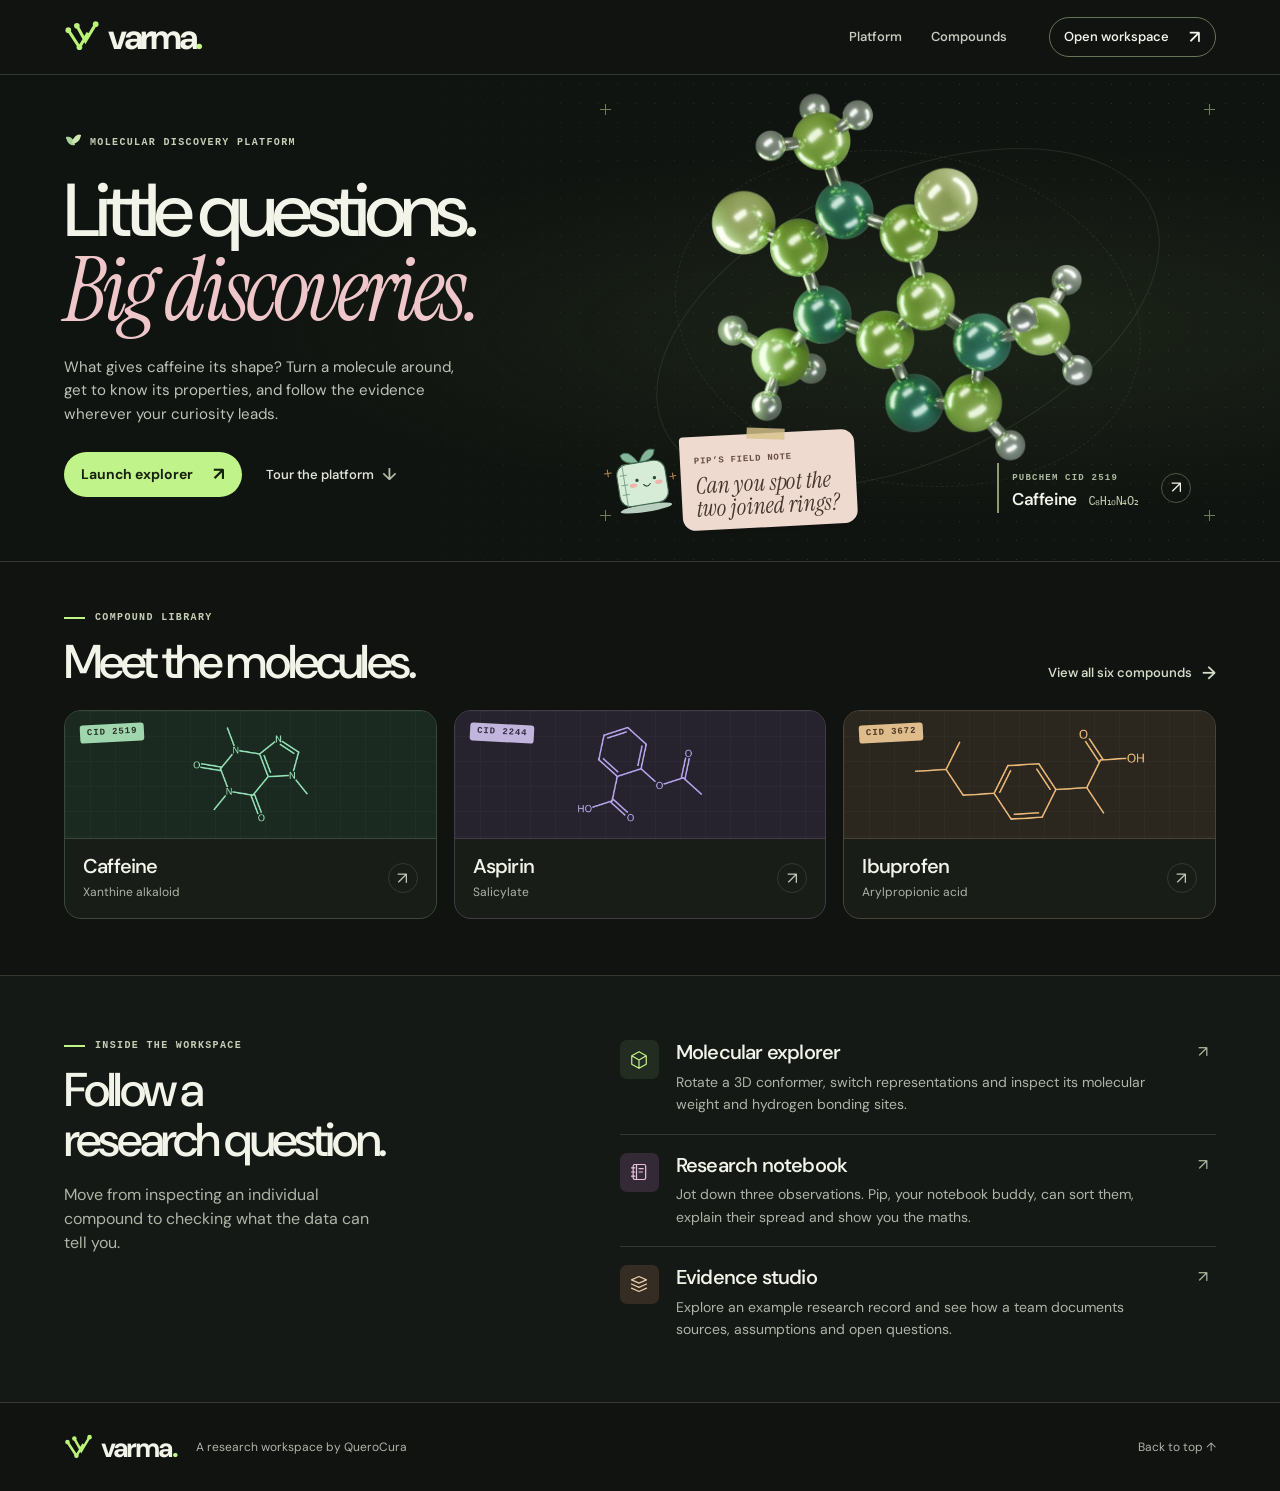
==== commit b0ada78a: "Bring Pip and the garden notebook character back to Varma" ====
--- a/index.html
+++ b/index.html
@@ -27,14 +27,18 @@
       <div class="wrap hero-grid">
         <div class="hero-copy">
           <p class="eyebrow"><span class="status-dot"></span>Molecular discovery platform</p>
-          <h1 id="headline">Chemistry,<br><em>in focus.</em></h1>
-          <p class="lead">See molecules in three dimensions. Explore the properties behind each structure and follow the evidence back to its source.</p>
+          <h1 id="headline">Little questions.<br><em>Big discoveries.</em></h1>
+          <p class="lead">What gives caffeine its shape? Turn a molecule around, get to know its properties, and follow the evidence wherever your curiosity leads.</p>
           <div class="hero-links"><a class="launch" href="workspace.html#explorer">Launch explorer <span aria-hidden="true">↗</span></a><a class="tour-link" href="#tour">Tour the platform <span aria-hidden="true">↓</span></a></div>
         </div>
         <figure class="specimen">
           <div class="plate" aria-hidden="true"><i></i><i></i><i></i><i></i></div>
           <div class="orbit" aria-hidden="true"></div>
           <img class="specimen-art" src="assets/caffeine-studio.webp" fetchpriority="high" width="1120" height="880" alt="Caffeine’s fused rings and three methyl groups rendered in polished green and silver.">
+          <aside class="pip-field-note" aria-label="A field note from Pip">
+            <img src="assets/pip.svg" width="84" height="72" alt="Pip, a smiling notebook with a leafy sprout">
+            <div><span>Pip’s field note</span><p>Can you spot the two joined rings?</p></div>
+          </aside>
           <figcaption><div><span class="tiny">PubChem CID 2519</span><strong>Caffeine <span>C₈H₁₀N₄O₂</span></strong></div><a href="workspace.html#explorer/2519" aria-label="Inspect caffeine in the explorer" title="Inspect caffeine in the explorer">↗</a></figcaption>
         </figure>
       </div>
@@ -51,7 +55,7 @@
       <div class="tour-intro"><p class="eyebrow"><span class="rule"></span>Inside the workspace</p><h2 id="tour-title">Follow a<br> research question.</h2><p>Move from inspecting an individual compound to checking what the data can tell you.</p></div>
       <div class="tools">
         <a href="workspace.html#explorer"><span class="tool-icon" aria-hidden="true"><svg viewBox="0 0 24 24"><path d="m12 2 8.7 5v10l-8.7 5-8.7-5V7zM3.3 7l8.7 5 8.7-5M12 12v10"/></svg></span><div><h3>Molecular explorer</h3><p>Rotate a 3D conformer, switch representations and inspect its molecular weight and hydrogen bonding sites.</p></div><span aria-hidden="true">↗</span></a>
-        <a href="workspace.html#desk"><span class="tool-icon" aria-hidden="true"><svg viewBox="0 0 24 24"><rect x="5" y="3" width="15" height="18" rx="2"/><path d="M9 3v18M12 8h5m-5 4h4M3 7h4m-4 5h4m-4 5h4"/></svg></span><div><h3>Research notebook</h3><p>Edit three observations and watch the mean, range and chart update. Trace the arithmetic behind each result.</p></div><span aria-hidden="true">↗</span></a>
+        <a href="workspace.html#desk"><span class="tool-icon" aria-hidden="true"><svg viewBox="0 0 24 24"><rect x="5" y="3" width="15" height="18" rx="2"/><path d="M9 3v18M12 8h5m-5 4h4M3 7h4m-4 5h4m-4 5h4"/></svg></span><div><h3>Research notebook</h3><p>Jot down three observations. Pip, your notebook buddy, can sort them, explain their spread and show you the maths.</p></div><span aria-hidden="true">↗</span></a>
         <a href="workspace.html#studio"><span class="tool-icon" aria-hidden="true"><svg viewBox="0 0 24 24"><path d="m3 7 9-4 9 4-9 4zM3 12l9 4 9-4M3 17l9 4 9-4"/></svg></span><div><h3>Evidence studio</h3><p>Explore an example research record and see how a team documents sources, assumptions and open questions.</p></div><span aria-hidden="true">↗</span></a>
       </div>
     </div></section>
--- a/landing.css
+++ b/landing.css
@@ -124,3 +124,42 @@
   .foot-row > span { order: 3; width: 100%; } .foot-row .brand { font-size: 25px; }
 }
 @media (prefers-reduced-motion: reduce) { .compound { transition: none; } }
+
+/* Paper labels and Pip carry the garden notebook into the dark studio. */
+.hero h1 { font-size: clamp(62px, 5.85vw, 96px); line-height: .99; letter-spacing: -.07em; }
+.hero h1 em { color: #efc6ca; }
+.nav-action, .launch { border-radius: 24px; }
+.hero .status-dot { width: 13px; height: 13px; background: transparent; box-shadow: none; position: relative; }
+.status-dot::before, .status-dot::after { content: ""; position: absolute; width: 7px; height: 10px; background: #a9cf9b; border-radius: 0 85% 10% 85%; transform: rotate(-16deg); }
+.status-dot::after { top: -2px; left: 6px; transform: scaleX(-1) rotate(-14deg); background: #cce7b1; }
+.pip-field-note { position: absolute; bottom: 7%; left: 0; z-index: 1; display: flex; align-items: center; gap: 0; }
+.pip-field-note img { position: relative; z-index: 1; width: clamp(64px, 6.6vw, 95px); height: auto; transform: rotate(-9deg); }
+.pip-field-note div { margin-left: -3px; padding: 10px 14px 11px; width: 175px; background: #efdad0; color: #46382f; border-radius: 4px 13px 13px 13px; transform: rotate(-3deg); box-shadow: 0 4px 0 #080d0826; }
+.pip-field-note div::before { content: ""; width: 38px; height: 11px; position: absolute; background: #d7c38ccf; top: -5px; left: 39%; transform: rotate(5deg); }
+.pip-field-note div span { font: 600 9px/1.4 var(--mono); letter-spacing: .08em; text-transform: uppercase; color: #694e47; }
+.pip-field-note p { font: italic 23px/.98 "Instrument Serif", Georgia, serif; margin-top: 4px; }
+.compound { border-radius: 17px; }
+.diagram .tiny { background: var(--tint); color: #273226; border-radius: 3px; padding: 2px 7px; transform: rotate(-3deg); }
+.compound.lilac .tiny { transform: rotate(3deg); color: #382d42; }
+.compound.amber .tiny { color: #483622; }
+.tools a:nth-child(2) .tool-icon { background: #332a36; color: #e9c3df; }
+.tools a:nth-child(3) .tool-icon { background: #352d24; color: #ead0aa; }
+@media (min-width: 621px) and (max-width: 1100px) {
+  .specimen figcaption { top: 8%; bottom: auto; right: 3%; }
+  .specimen-art { height: 71%; top: 11%; }
+  .pip-field-note { left: 7%; bottom: 4%; }
+}
+@media (max-width: 620px) {
+  .hero h1 { font-size: clamp(45px, 11.5vw, 68px); }
+  .hero-copy { padding-top: 30px; }
+  .specimen { min-height: 0; grid-template-rows: auto auto auto; gap: 3px; padding: 8px 0 6px; }
+  .specimen-art { position: static; grid-row: 2; width: 88%; height: clamp(170px, 47vw, 245px); }
+  .specimen figcaption { position: static; grid-row: 1; justify-self: start; gap: 8px; }
+  .specimen figcaption strong span { font-size: 10px; margin-left: 4px; }
+  .specimen figcaption a { width: 25px; height: 25px; }
+  .plate i:first-child { visibility: hidden; }
+  .pip-field-note { position: static; grid-row: 3; justify-self: start; }
+  .pip-field-note img { width: 62px; }
+  .pip-field-note div { width: auto; max-width: 205px; padding: 5px 11px 8px; }
+  .pip-field-note p { font-size: 19px; }
+}
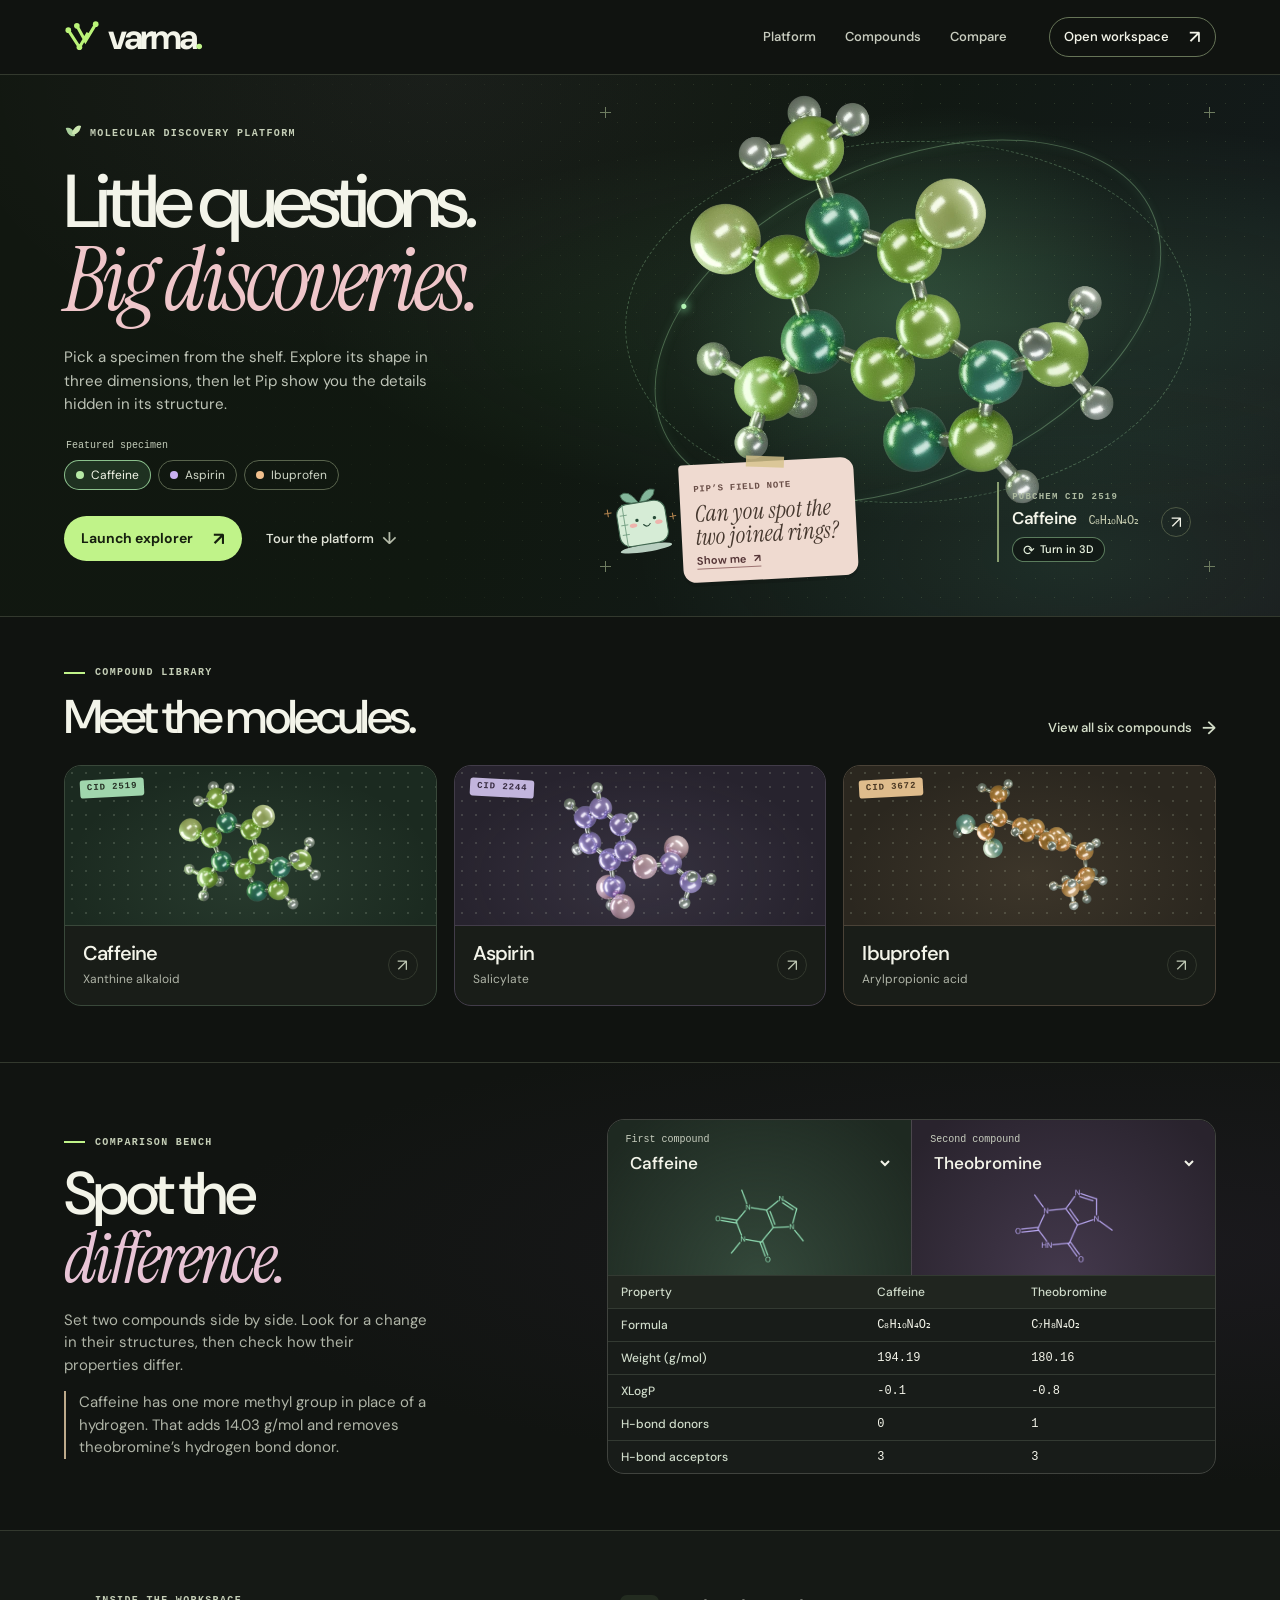
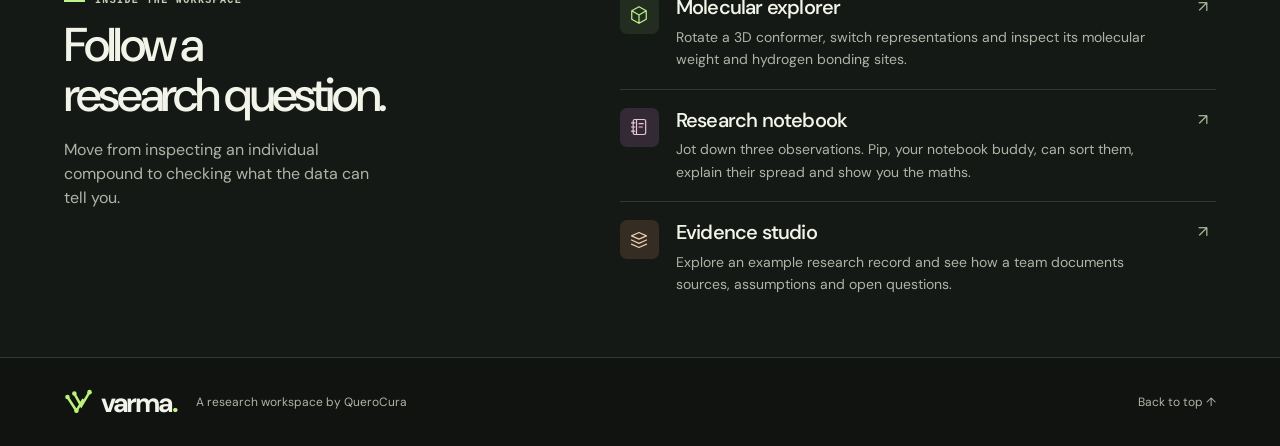
==== commit 013cabc4: "Make the Varma landing page an interactive specimen cabinet" ====
--- a/index.html
+++ b/index.html
@@ -11,14 +11,16 @@
   <link rel="icon" href="assets/varma.svg" type="image/svg+xml">
   <link rel="preload" href="assets/caffeine-studio.webp" as="image" type="image/webp">
   <link rel="stylesheet" href="landing.css">
-  <script src="landing.js"></script>
+  <script defer src="compounds.js"></script>
+  <script defer src="molecule.js"></script>
+  <script defer src="landing.js"></script>
 </head>
 <body>
   <a class="skip" href="#intro">Skip to content</a>
   <header class="masthead">
     <div class="wrap nav-row">
       <a class="brand" aria-label="Varma home" href="index.html"><img src="assets/varma.svg" alt="" width="36" height="36">varma<span>.</span></a>
-      <nav aria-label="Page navigation"><a href="#tour">Platform</a><a href="#collection">Compounds</a></nav>
+      <nav aria-label="Page navigation"><a href="#tour">Platform</a><a href="#collection">Compounds</a><a href="#compare" data-enhanced hidden>Compare</a></nav>
       <a class="nav-action" href="workspace.html#explorer">Open workspace <span aria-hidden="true">↗</span></a>
     </div>
   </header>
@@ -28,27 +30,52 @@
         <div class="hero-copy">
           <p class="eyebrow"><span class="status-dot"></span>Molecular discovery platform</p>
           <h1 id="headline">Little questions.<br><em>Big discoveries.</em></h1>
-          <p class="lead">What gives caffeine its shape? Turn a molecule around, get to know its properties, and follow the evidence wherever your curiosity leads.</p>
+          <p class="lead">Pick a specimen from the shelf. Explore its shape in three dimensions, then let Pip show you the details hidden in its structure.</p>
+          <fieldset class="specimen-picker" data-enhanced hidden>
+            <legend>Featured specimen</legend>
+            <input type="radio" name="specimen" id="pick-caffeine" value="2519" checked><label for="pick-caffeine">Caffeine</label>
+            <input type="radio" name="specimen" id="pick-aspirin" value="2244"><label for="pick-aspirin">Aspirin</label>
+            <input type="radio" name="specimen" id="pick-ibuprofen" value="3672"><label for="pick-ibuprofen">Ibuprofen</label>
+          </fieldset>
           <div class="hero-links"><a class="launch" href="workspace.html#explorer">Launch explorer <span aria-hidden="true">↗</span></a><a class="tour-link" href="#tour">Tour the platform <span aria-hidden="true">↓</span></a></div>
         </div>
-        <figure class="specimen">
+        <figure class="specimen" id="featured-specimen">
           <div class="plate" aria-hidden="true"><i></i><i></i><i></i><i></i></div>
           <div class="orbit" aria-hidden="true"></div>
+          <div class="lens-halo" aria-hidden="true"></div>
           <img class="specimen-art" src="assets/caffeine-studio.webp" fetchpriority="high" width="1120" height="880" alt="Caffeine’s fused rings and three methyl groups rendered in polished green and silver.">
+          <canvas class="specimen-art turn-model" id="turn-model" tabindex="0" aria-describedby="turn-hint" hidden></canvas>
           <aside class="pip-field-note" aria-label="A field note from Pip">
             <img src="assets/pip.svg" width="84" height="72" alt="Pip, a smiling notebook with a leafy sprout">
-            <div><span>Pip’s field note</span><p>Can you spot the two joined rings?</p></div>
+            <div><span>Pip’s field note</span><p id="field-question">Can you spot the two joined rings?</p><button type="button" id="reveal" aria-controls="specimen-key" aria-expanded="false" data-enhanced hidden>Show me <b aria-hidden="true">↗</b></button></div>
           </aside>
-          <figcaption><div><span class="tiny">PubChem CID 2519</span><strong>Caffeine <span>C₈H₁₀N₄O₂</span></strong></div><a href="workspace.html#explorer/2519" aria-label="Inspect caffeine in the explorer" title="Inspect caffeine in the explorer">↗</a></figcaption>
+          <div id="specimen-key" hidden><span></span><span></span></div>
+          <figcaption><div><span class="tiny">PubChem CID 2519</span><strong><b id="featured-name">Caffeine</b> <span>C₈H₁₀N₄O₂</span></strong><button type="button" id="turn" aria-controls="turn-model" aria-pressed="false" hidden>Turn in 3D</button><small id="turn-hint" hidden>Drag or use arrow keys</small></div><a href="workspace.html#explorer/2519" aria-label="Inspect caffeine in the explorer" title="Inspect caffeine in the explorer">↗</a></figcaption>
         </figure>
       </div>
     </section>
     <section class="collection wrap" id="collection" aria-labelledby="collection-title">
       <div class="section-heading"><div><p class="eyebrow"><span class="rule"></span>Compound library</p><h2 id="collection-title">Meet the molecules.</h2></div><a class="text-link" href="workspace.html#library">View all six compounds <span aria-hidden="true">→</span></a></div>
       <div class="compound-cards">
-        <a class="compound green" href="workspace.html#explorer/2519"><div class="diagram"><span class="tiny">CID 2519</span><img src="assets/compound-2519.png" width="530" height="218" alt=""></div><div class="card-copy"><div><h3>Caffeine</h3><span class="family">Xanthine alkaloid</span></div><span class="arrow" aria-hidden="true">↗</span></div></a>
-        <a class="compound lilac" href="workspace.html#explorer/2244"><div class="diagram"><span class="tiny">CID 2244</span><img src="assets/compound-2244.png" width="530" height="218" alt=""></div><div class="card-copy"><div><h3>Aspirin</h3><span class="family">Salicylate</span></div><span class="arrow" aria-hidden="true">↗</span></div></a>
-        <a class="compound amber" href="workspace.html#explorer/3672"><div class="diagram"><span class="tiny">CID 3672</span><img src="assets/compound-3672.png" width="530" height="218" alt=""></div><div class="card-copy"><div><h3>Ibuprofen</h3><span class="family">Arylpropionic acid</span></div><span class="arrow" aria-hidden="true">↗</span></div></a>
+        <a class="compound green" href="workspace.html#explorer/2519"><div class="diagram"><span class="tiny">CID 2519</span><img class="card-render" src="assets/caffeine-studio.webp" width="1120" height="880" alt=""><img class="card-sketch" src="assets/compound-2519.png" width="530" height="218" alt=""></div><div class="card-copy"><div><h3>Caffeine</h3><span class="family">Xanthine alkaloid</span></div><span class="arrow" aria-hidden="true">↗</span></div></a>
+        <a class="compound lilac" href="workspace.html#explorer/2244"><div class="diagram"><span class="tiny">CID 2244</span><img class="card-render" src="assets/aspirin-studio.webp" width="1120" height="880" alt=""><img class="card-sketch" src="assets/compound-2244.png" width="530" height="218" alt=""></div><div class="card-copy"><div><h3>Aspirin</h3><span class="family">Salicylate</span></div><span class="arrow" aria-hidden="true">↗</span></div></a>
+        <a class="compound amber" href="workspace.html#explorer/3672"><div class="diagram"><span class="tiny">CID 3672</span><img class="card-render" src="assets/ibuprofen-studio.webp" width="1120" height="880" alt=""><img class="card-sketch" src="assets/compound-3672.png" width="530" height="218" alt=""></div><div class="card-copy"><div><h3>Ibuprofen</h3><span class="family">Arylpropionic acid</span></div><span class="arrow" aria-hidden="true">↗</span></div></a>
+      </div>
+    </section>
+    <section class="compare" id="compare" aria-labelledby="compare-title" data-enhanced hidden>
+      <div class="wrap compare-grid">
+        <div class="compare-intro"><p class="eyebrow"><span class="rule"></span>Comparison bench</p>
+          <h2 id="compare-title">Spot the<br><em>difference.</em></h2>
+          <p>Set two compounds side by side. Look for a change in their structures, then check how their properties differ.</p>
+          <p class="comparison-note" id="comparison-note" aria-live="polite"></p>
+        </div>
+        <div class="comparison-panel">
+          <div class="pair-choices">
+            <div><label for="compare-a">First compound</label><select id="compare-a"></select><img id="sketch-a" src="assets/compound-2519.png" width="530" height="218" alt=""></div>
+            <div><label for="compare-b">Second compound</label><select id="compare-b"></select><img id="sketch-b" src="assets/compound-5429.png" width="530" height="218" alt=""></div>
+          </div>
+          <table class="pair-table" aria-label="Compound properties"><thead><tr><th scope="col">Property</th><th scope="col" id="name-a"></th><th scope="col" id="name-b"></th></tr></thead><tbody id="property-rows"></tbody></table>
+        </div>
       </div>
     </section>
     <section class="tour" id="tour" aria-labelledby="tour-title"><div class="wrap tour-grid">
--- a/landing.css
+++ b/landing.css
@@ -163,3 +163,101 @@
   .pip-field-note div { width: auto; max-width: 205px; padding: 5px 11px 8px; }
   .pip-field-note p { font-size: 19px; }
 }
+
+[hidden] { display: none !important; }
+button:focus-visible, select:focus-visible { outline: 2px solid var(--lime); outline-offset: 4px; }
+.hero {
+  --glow: 129 220 155; --rim: 179 244 180;
+  background: radial-gradient(ellipse at 79% 46%, rgb(var(--glow) / .13), transparent 49%), linear-gradient(123deg,#111710 8%,#101810 46%,#131a1a 83%,#17181b);
+}
+.hero[data-specimen="aspirin"] { --glow: 177 136 239; --rim: 223 191 253; }
+.hero[data-specimen="ibuprofen"] { --glow: 235 157 78; --rim: 253 210 145; }
+.hero::after {
+  content: ""; position: absolute; z-index: -1; inset: 0; pointer-events: none;
+  background: radial-gradient(ellipse at 84% 89%, rgb(var(--glow) / .10), transparent 29%), radial-gradient(ellipse at 34% 0%,#e1aeed0c,transparent 42%);
+}
+.specimen-picker { display: flex; flex-wrap: wrap; gap: 7px; border: 0; padding: 0; margin: 22px 0 0; }
+.specimen-picker legend { font: 10px/1.5 var(--mono); color: #c3ccb9; margin-bottom: 7px; }
+.specimen-picker input { position: absolute; opacity: 0; width: 1px; height: 1px; }
+.specimen-picker label { cursor: pointer; display: inline-flex; align-items: center; gap: 7px; border: 1px solid #59644d; border-radius: 16px; padding: 5px 11px; color: #d1d8c8; font-size: 12px; }
+.specimen-picker label::before { content: ""; width: 8px; height: 8px; border-radius: 50%; background: #b5e8a5; }
+.specimen-picker label[for="pick-aspirin"]::before { background: #cab1f2; }
+.specimen-picker label[for="pick-ibuprofen"]::before { background: #f1c08d; }
+.specimen-picker input:checked + label { border-color: rgb(var(--rim) / .74); color: #f4f6e9; background: rgb(var(--glow) / .13); }
+.specimen-picker input:focus-visible + label { outline: 2px solid var(--lime); outline-offset: 3px; }
+.specimen-art { z-index: 0; }
+.specimen figcaption { z-index: 1; }
+#featured-name { font-weight: inherit; }
+.lens-halo { position: absolute; pointer-events: none; z-index: -2; top: 6%; left: 9%; width: 81%; height: 72%; border-radius: 50%; transform: rotate(-23deg); background: radial-gradient(ellipse, rgb(var(--glow) / .18), transparent 68%); }
+.orbit { top: 16%; border: 1px solid rgb(var(--rim) / .32); box-shadow: 0 -1px 10px rgb(var(--glow) / .08), inset 0 1px 12px rgb(var(--glow) / .08); }
+.orbit::before { content: ""; position:absolute; left: 12.4%; top: 16%; width: 5px; height: 5px; border-radius: 50%; background: rgb(var(--rim)); box-shadow: 0 0 8px 2px rgb(var(--glow) / .7); }
+.orbit::after { inset: -7% -3%; transform: rotate(22deg); border-color: rgb(var(--rim) / .27); }
+.pip-field-note button { display: inline-flex; align-items: center; gap: 7px; padding: 6px 0 0; background: none; color: #553537; border: 0; border-bottom: 1px solid #9c7371; font: 650 11px/1.4 "DM Sans",sans-serif; cursor: pointer; }
+.pip-field-note button:focus-visible { outline-color:#48302c; }
+#specimen-key { position: absolute; top: 4%; left: 4%; display: flex; flex-wrap: wrap; gap: 8px; }
+#specimen-key span { color:#e5e9dc; background:#141a16; border:1px solid #48574b; border-radius:20px; padding:3px 9px; font-size:10px; }
+#specimen-key span::before { content:""; display:inline-block; width:7px; height:7px; border-radius:50%; margin-right:5px; background:#9be8b0; }
+#specimen-key span:last-child::before { background:#f4a2bb; }
+.revealed .specimen-art { object-fit: contain; padding: 7% 7% 8%; }
+.revealed .orbit { opacity: .35; }
+.diagram { isolation:isolate; height:clamp(135px,12.5vw,185px); background-image:radial-gradient(ellipse at 50% 70%,color-mix(in srgb,var(--tint) 10%,transparent),transparent 71%), radial-gradient(#bdcbb331 .8px,transparent 1px); background-size:auto,14px 14px; }
+.diagram .tiny { z-index: 2; }
+.diagram .card-render, .diagram .card-sketch { position: absolute; inset: 0; transition: opacity .3s, transform .4s; }
+.diagram .card-render { padding: 6px 12px; transform: rotate(-4deg); }
+.diagram .card-sketch { opacity: 0; transform: scale(.9); }
+@media (hover:hover) {
+  .compound:hover .card-sketch { opacity:1; transform:scale(1); }
+  .compound:hover .card-render { opacity:0; transform:scale(1.06); }
+}
+.compound:focus-visible .card-sketch { opacity:1; transform:none; }
+.compound:focus-visible .card-render { opacity:0; }
+.compare { border-top: 1px solid var(--line); padding-block: 56px; background: radial-gradient(ellipse at 88% 40%,#3025394f,transparent 59%),#111411; }
+.compare-grid { display: grid; grid-template-columns: .85fr 1.15fr; align-items: center; gap: 8%; }
+.compare-intro h2 { font-size:clamp(41px,4.7vw,71px); }
+.compare-intro h2 em { font:italic 1.17em/.93 "Instrument Serif",Georgia,serif; color:#e8c4d6; }
+.compare-intro > p:not(.eyebrow) { color:var(--muted); font-size:15px; max-width:365px; margin-top:15px; }
+.compare-intro .comparison-note { border-left:2px solid #bdaa8b; padding-left:13px; color:#d6d8cd; }
+.comparison-panel { border:1px solid #40433e; border-radius:17px; overflow:hidden; background:#181c19; }
+.pair-choices { display:grid; grid-template-columns:1fr 1fr; }
+.pair-choices div { min-width:0; padding:14px 18px 0; background:radial-gradient(ellipse at 50% 105%,#34493b,transparent 90%),#1e2921; }
+.pair-choices div+div { background:radial-gradient(ellipse at 50% 105%,#44394d,transparent 90%),#29232d; border-left:1px solid #4b474d; }
+.pair-choices label { display:block; font:10px var(--mono); color:#c8cebf; }
+.pair-choices select { width:100%; margin-top:4px; font:550 17px "DM Sans",sans-serif; background:transparent; color:var(--ink); border:0; padding:2px 0; cursor:pointer; }
+.pair-choices option { background:#202620; }
+.pair-choices img { display:block; width:100%; height:98px; object-fit:contain; }
+.pair-table { width:100%; border-spacing:0; font-size:12px; }
+.pair-table td, .pair-table th { padding:7px 13px; text-align:left; border-top:1px solid #333a32; }
+.pair-table th { font-weight:500; color:#cfdbca; }.pair-table td { font-family:var(--mono); }
+.pair-table thead th { background:#20251f; }
+@media(min-width:621px) and (max-width:1100px) {
+  #specimen-key { top:16%; left:auto; }
+  .revealed .specimen-art { padding:10% 3% 12%; }
+}
+@media(max-width:800px) {
+  .compare-grid { gap:4%; grid-template-columns:.7fr 1fr; }
+  .pair-table td,.pair-table th { padding:7px 8px; }
+}
+@media(max-width:620px) {
+  .specimen-picker { margin-top:14px; }.hero-links { margin-top:15px; }
+  .specimen { margin-top:16px; }.specimen.revealed { grid-template-rows:auto auto auto auto; }
+  #specimen-key { position:static; grid-row:3; justify-self:center; margin:1px 0 6px; }
+  .revealed .pip-field-note { grid-row:4; }.revealed .specimen-art { padding:3px; }
+  .pip-field-note { margin-top:6px; }
+  .diagram { height:106px; }
+  .diagram .card-render { padding:8px 0; }
+  .compare { padding-block:33px; }.compare-grid { grid-template-columns:1fr; gap:18px; }
+  .pair-choices div { padding:9px 10px 0; }.pair-choices select { font-size:15px; }
+  .pair-table { font-size:11px; }
+}
+@media(prefers-reduced-motion:reduce) {
+  .diagram .card-render,.diagram .card-sketch { transition:none; }
+}
+.turn-model { cursor: grab; touch-action: none; }
+.turn-model:active { cursor: grabbing; }
+.turn-model:focus-visible { outline: 1px dashed rgb(var(--rim) / .6); outline-offset: -5px; border-radius: 12px; }
+#turn { display: inline-flex; align-items: center; gap: 5px; margin-top: 5px; border: 1px solid rgb(var(--rim) / .45); padding: 4px 10px; border-radius: 20px; cursor: pointer; background: #121a16; color: #e5efdc; font: 550 11px/1.4 "DM Sans",sans-serif; }
+#turn::before { content: "⟳"; font-size: 14px; line-height: 1; }
+#turn-hint { display: block; margin-top: 4px; color: #bbcbb7; font-size: 10px; }
+@media (min-width:621px) and (max-width:1100px) {
+  #specimen-key { top: 1%; left: 3%; }
+}
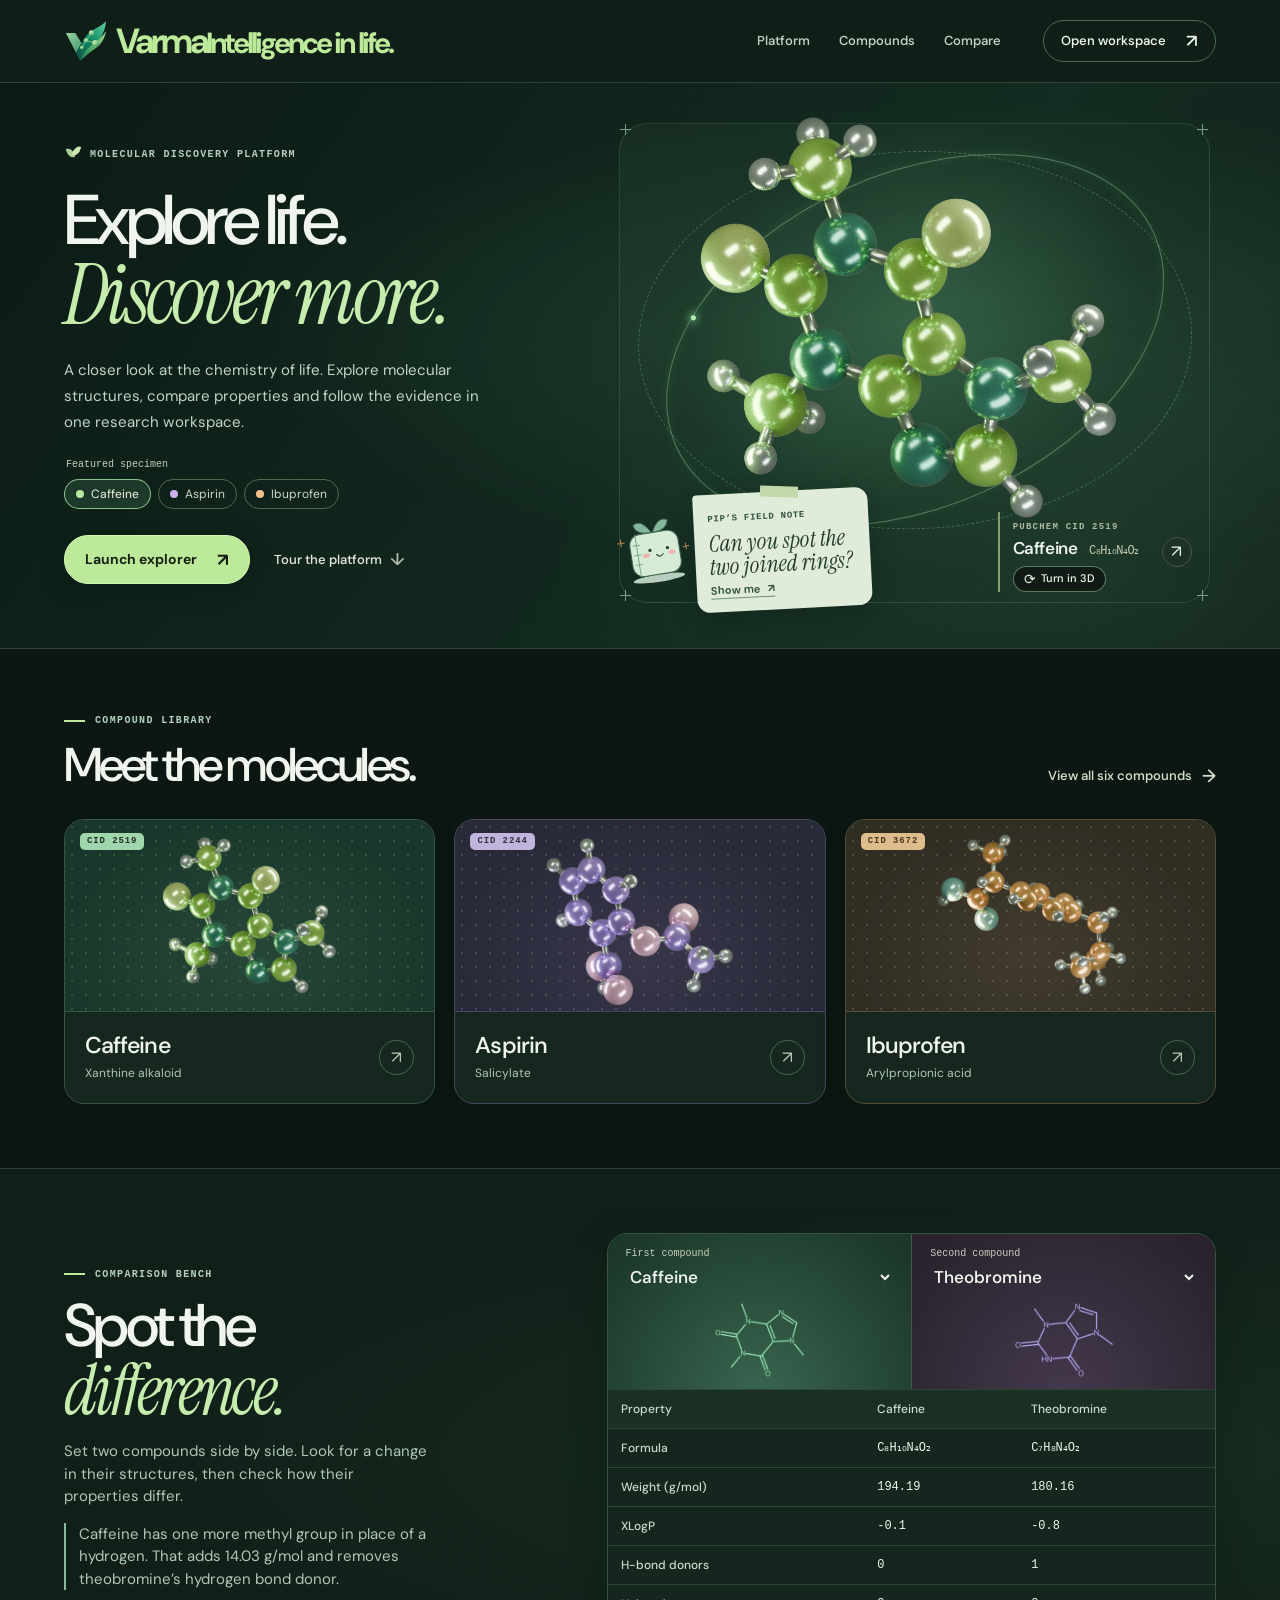
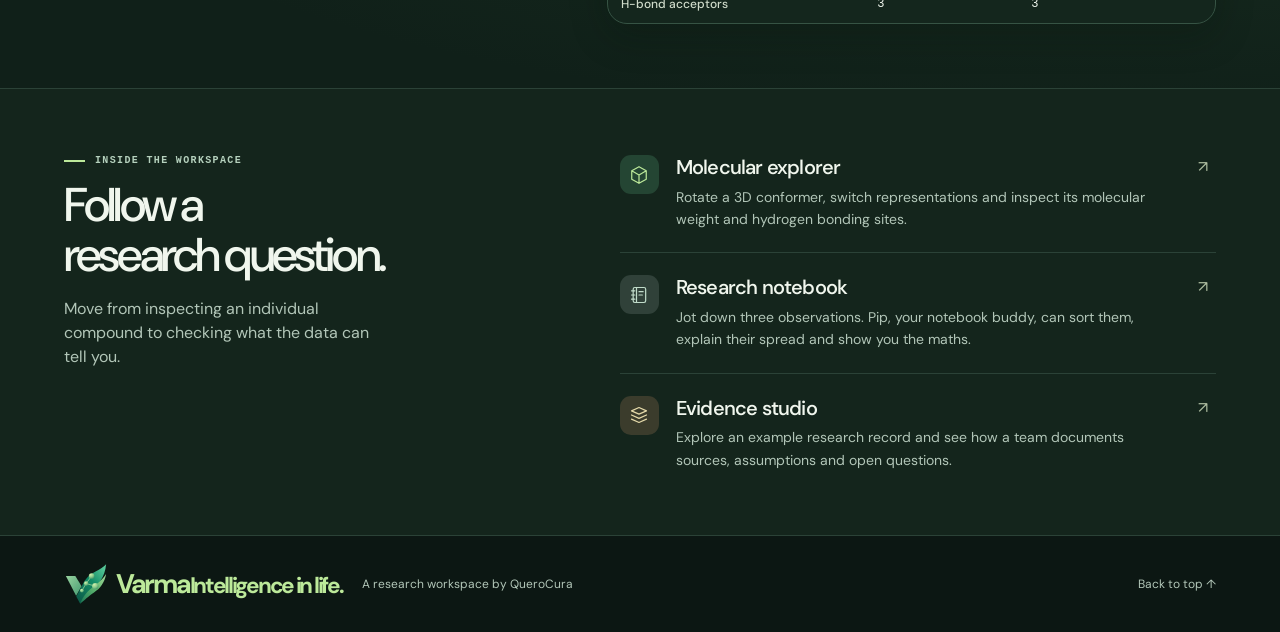
==== commit 13f9aaab: "Integrate Varma wordmark and refine scientific landing introduction" ====
--- a/index.html
+++ b/index.html
@@ -4,7 +4,7 @@
   <meta charset="utf-8">
   <meta name="viewport" content="width=device-width, initial-scale=1">
   <meta http-equiv="Content-Security-Policy" content="default-src 'self'; script-src 'self'; style-src 'self'; img-src 'self' data:; font-src 'self'; connect-src 'none'; object-src 'none'; base-uri 'none'; form-action 'none'">
-  <meta name="theme-color" content="#101310">
+  <meta name="theme-color" content="#0c1713">
   <meta name="robots" content="noindex, nofollow">
   <meta name="description" content="Explore molecular structures in three dimensions, inspect their chemical properties, and trace the evidence with Varma by QueroCura.">
   <title>Varma by QueroCura · Molecular discovery</title>
@@ -19,7 +19,7 @@
   <a class="skip" href="#intro">Skip to content</a>
   <header class="masthead">
     <div class="wrap nav-row">
-      <a class="brand" aria-label="Varma home" href="index.html"><img src="assets/varma.svg" alt="" width="36" height="36">varma<span>.</span></a>
+      <a class="brand" aria-label="Varma home" href="index.html"><img src="assets/varma.svg" alt="" width="44" height="44"><span class="wordmark">Varma<small>Intelligence in life.</small></span></a>
       <nav aria-label="Page navigation"><a href="#tour">Platform</a><a href="#collection">Compounds</a><a href="#compare" data-enhanced hidden>Compare</a></nav>
       <a class="nav-action" href="workspace.html#explorer">Open workspace <span aria-hidden="true">↗</span></a>
     </div>
@@ -29,8 +29,8 @@
       <div class="wrap hero-grid">
         <div class="hero-copy">
           <p class="eyebrow"><span class="status-dot"></span>Molecular discovery platform</p>
-          <h1 id="headline">Little questions.<br><em>Big discoveries.</em></h1>
-          <p class="lead">Pick a specimen from the shelf. Explore its shape in three dimensions, then let Pip show you the details hidden in its structure.</p>
+          <h1 id="headline">Explore life.<br><em>Discover more.</em></h1>
+          <p class="lead">A closer look at the chemistry of life. Explore molecular structures, compare properties and follow the evidence in one research workspace.</p>
           <fieldset class="specimen-picker" data-enhanced hidden>
             <legend>Featured specimen</legend>
             <input type="radio" name="specimen" id="pick-caffeine" value="2519" checked><label for="pick-caffeine">Caffeine</label>
@@ -87,5 +87,5 @@
       </div>
     </div></section>
   </main>
-  <footer><div class="wrap foot-row"><a class="brand" href="index.html" aria-label="Varma home"><img src="assets/varma.svg" alt="" width="29" height="29">varma<span>.</span></a><span>A research workspace by QueroCura</span><a href="#intro">Back to top ↑</a></div></footer>
+  <footer><div class="wrap foot-row"><a class="brand" href="index.html" aria-label="Varma home"><img src="assets/varma.svg" alt="" width="44" height="44"><span class="wordmark">Varma<small>Intelligence in life.</small></span></a><span>A research workspace by QueroCura</span><a href="#intro">Back to top ↑</a></div></footer>
 </body></html>
--- a/landing.css
+++ b/landing.css
@@ -261,3 +261,89 @@
 @media (min-width:621px) and (max-width:1100px) {
   #specimen-key { top: 1%; left: 3%; }
 }
+
+/* Emerald editorial system — shared visual language with the research workspace. */
+:root {
+  --page:#0c1713; --line:#2b4237; --ink:#f0f6ed; --muted:#b2c6b8; --lime:#bce99a;
+  --emerald:#77cba1; --surface:#15251d;
+}
+body { background:var(--page); }
+.masthead { background:#0f1e17; }
+.nav-row { min-height:82px; }
+.nav-row nav a { color:#c1d3c5; }
+.nav-action { border-color:#456b55; padding:10px 17px; }
+.hero { background:radial-gradient(ellipse at 77% 45%,rgb(var(--glow) / .15),transparent 53%),linear-gradient(125deg,#0b1b15,#132b20 64%,#102019); }
+.hero::before { opacity:.55; }
+.hero::after { background:radial-gradient(ellipse at 85% 87%,rgb(var(--glow) / .10),transparent 35%); }
+.hero-grid { min-height:clamp(560px,43vw,690px); gap:clamp(0px,2vw,35px); }
+.hero-copy { padding-block:64px; }
+.hero h1 { font-size:clamp(55px,5.5vw,96px); letter-spacing:-.065em; }
+.hero h1 em { color:#c6ecae; }
+.eyebrow { color:#b5d1bd; }
+.lead { color:#c1d3c7; max-width:435px; line-height:1.7; }
+.launch { border:1px solid #d2f7b5; box-shadow:0 6px 24px #04130d50; padding:13px 20px; }
+.launch:hover { background:#d9f5c5; }
+.specimen { align-self:stretch; }
+.plate { inset:7% 1% 8%; border:1px solid #8bba9630; border-radius:28px; background:linear-gradient(145deg,#88bd9610,transparent 60%); }
+.plate i { color:#7b9d84; }
+.orbit { border-color:rgb(var(--rim) / .36); }
+.pip-field-note div { background:#e0ecd9; color:#233c2c; box-shadow:0 8px 24px #07140c45; }
+.pip-field-note div span,.pip-field-note button { color:#315340; }
+.pip-field-note button { border-color:#6f8f74; }
+.pip-field-note div::before { background:#c3d7aa; }
+.collection { padding-block:clamp(48px,5vw,82px); }
+.section-heading { margin-bottom:28px; }
+.compound-cards { gap:clamp(12px,1.5vw,24px); }
+.compound { --field:#19382b; --edge:#365746; background:#15271e; border-radius:20px; box-shadow:0 8px 26px #06110b33; }
+.compound.lilac { --field:#282939; --edge:#49475b; }
+.compound.amber { --field:#302d23; --edge:#554d38; }
+.diagram { height:clamp(148px,15vw,225px); }
+.diagram .tiny { transform:none; border-radius:5px; }
+.compound.lilac .tiny { transform:none; }
+.card-copy { padding:19px 20px; }
+.card-copy h3 { font-size:23px; }
+.arrow { width:35px; height:35px; border-color:#456552; }
+.compound:hover .arrow,.compound:focus-visible .arrow { color:#102217; background:var(--lime); border-color:var(--lime); }
+.compare { background:radial-gradient(ellipse at 85% 55%,#3b67402c,transparent 65%),#102019; padding-block:clamp(48px,5vw,82px); }
+.compare-intro h2 em { color:#c6ecae; }
+.compare-intro .comparison-note { border-color:#87b99a; color:#c3d9c9; }
+.comparison-panel { background:#14261d; border-color:#365344; border-radius:20px; box-shadow:0 12px 36px #06110b45; }
+.pair-choices div { background:radial-gradient(ellipse at 50% 105%,#3a6650,transparent 90%),#1c382a; }
+.pair-choices div+div { border-color:#485451; }
+.pair-table th,.pair-table td { border-color:#2c4738; padding-block:10px; }
+.pair-table thead th { background:#1a3024; }
+.tour { background:#14251c; padding-block:clamp(48px,5vw,82px); }
+.tools a { padding-block:22px; }
+.tool-icon { background:#244533; color:#bce99a; border-radius:11px; }
+.tools a:nth-child(2) .tool-icon { background:#304139; color:#c1dcca; }
+.tools a:nth-child(3) .tool-icon { background:#3b3c2c; color:#e4d9a9; }
+.foot-row { min-height:96px; }
+@media (max-width:800px) {
+  .hero-grid { min-height:500px; gap:0; }
+  .hero-copy { padding-block:42px; }
+  .hero h1 { font-size:clamp(44px,7vw,64px); }
+  .diagram { height:145px; }
+  .card-copy { padding:14px; }
+  .card-copy h3 { font-size:20px; }
+}
+@media (max-width:620px) {
+  .nav-row { min-height:64px; }
+  .hero-grid { min-height:0; }
+  .hero-copy { padding:32px 0 0; }
+  .hero h1 { font-size:clamp(42px,10.4vw,64px); }
+  .hero-links { flex-wrap:wrap; }
+  .specimen { margin-block:18px 22px; padding:12px; }
+  .plate { inset:0; border-radius:18px; }
+  .specimen-art { width:100%; }
+  .specimen figcaption { max-width:100%; }
+  .collection,.compare,.tour { padding-block:36px; }
+  .diagram { height:112px; }
+  .card-copy { padding:12px; }
+  .card-copy h3 { font-size:19px; }
+  .arrow { width:30px;height:30px; }
+  .pair-table th,.pair-table td { padding:8px 7px; overflow-wrap:anywhere; }
+  .foot-row { min-height:0; }
+}
+@media (prefers-reduced-motion:no-preference) and (hover:hover) {
+  .nav-action,.launch,.arrow,.tool-icon { transition:background .18s,border-color .18s,color .18s; }
+}
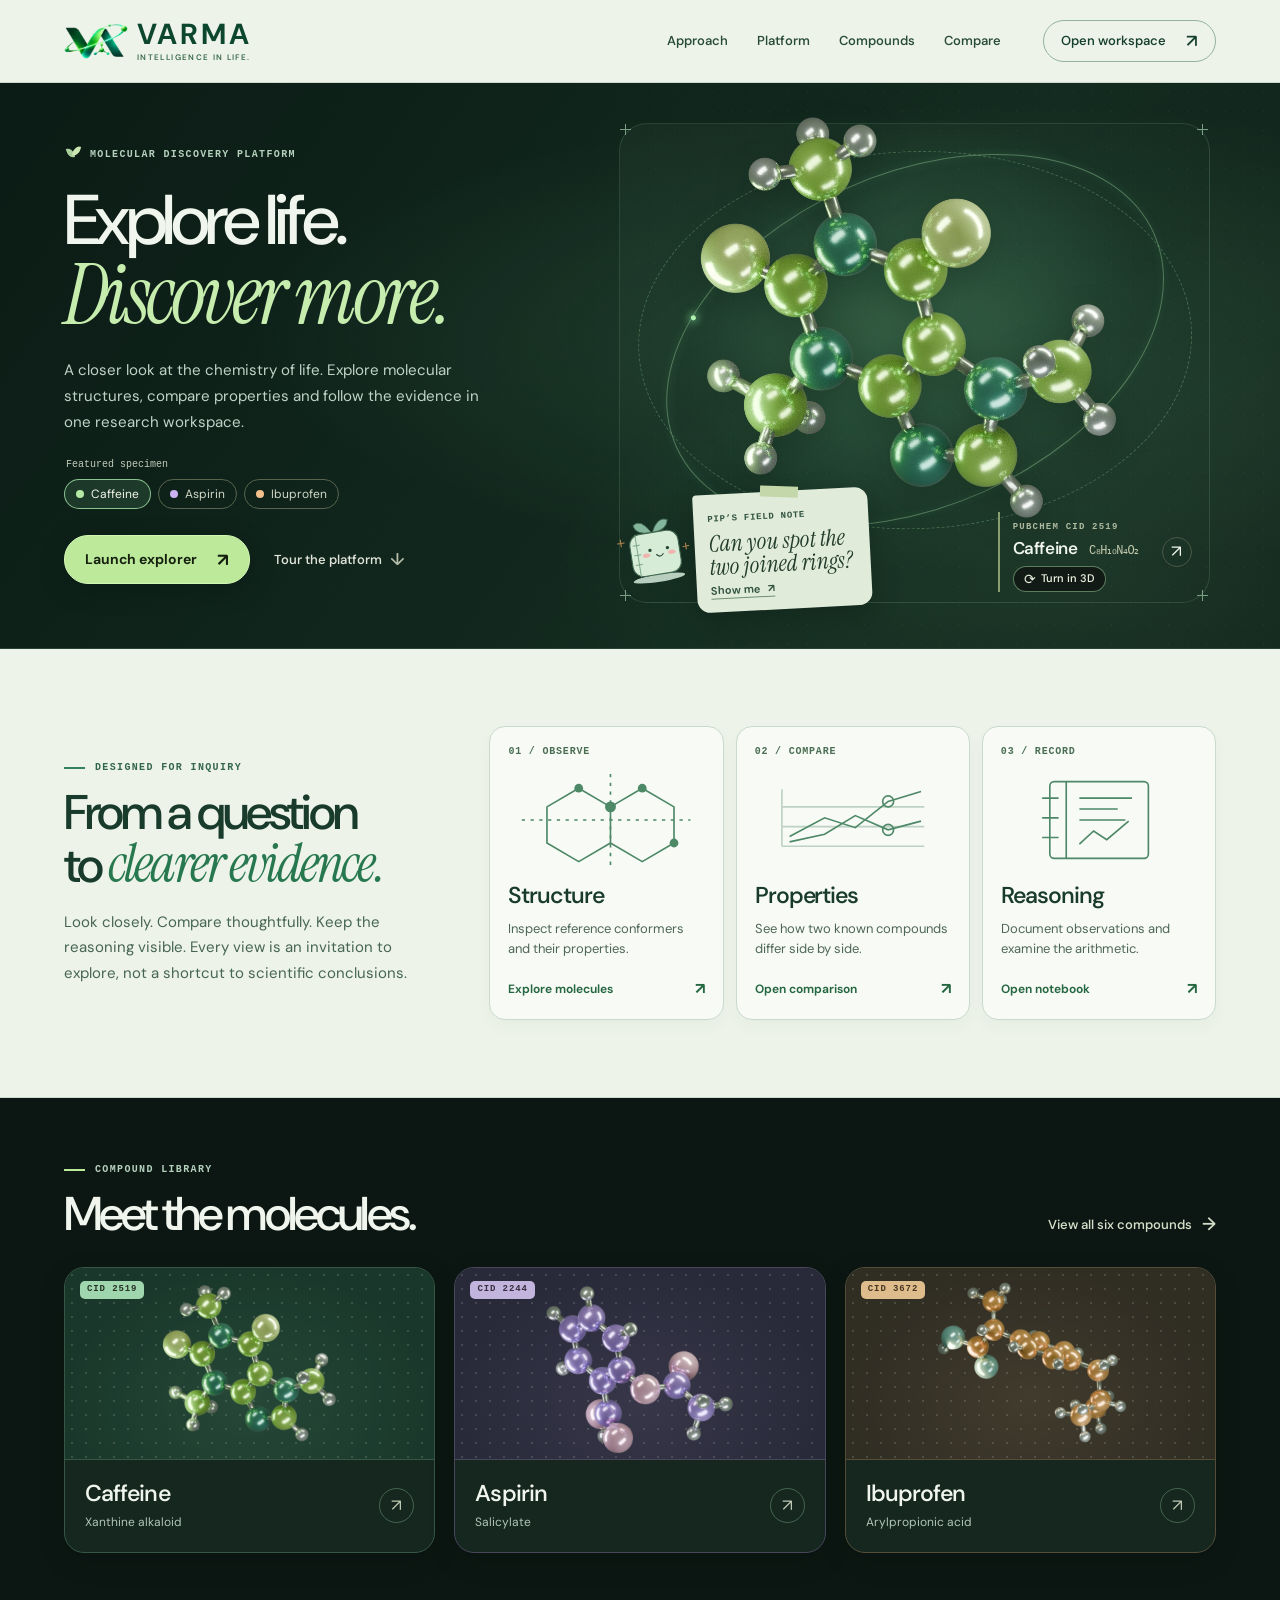
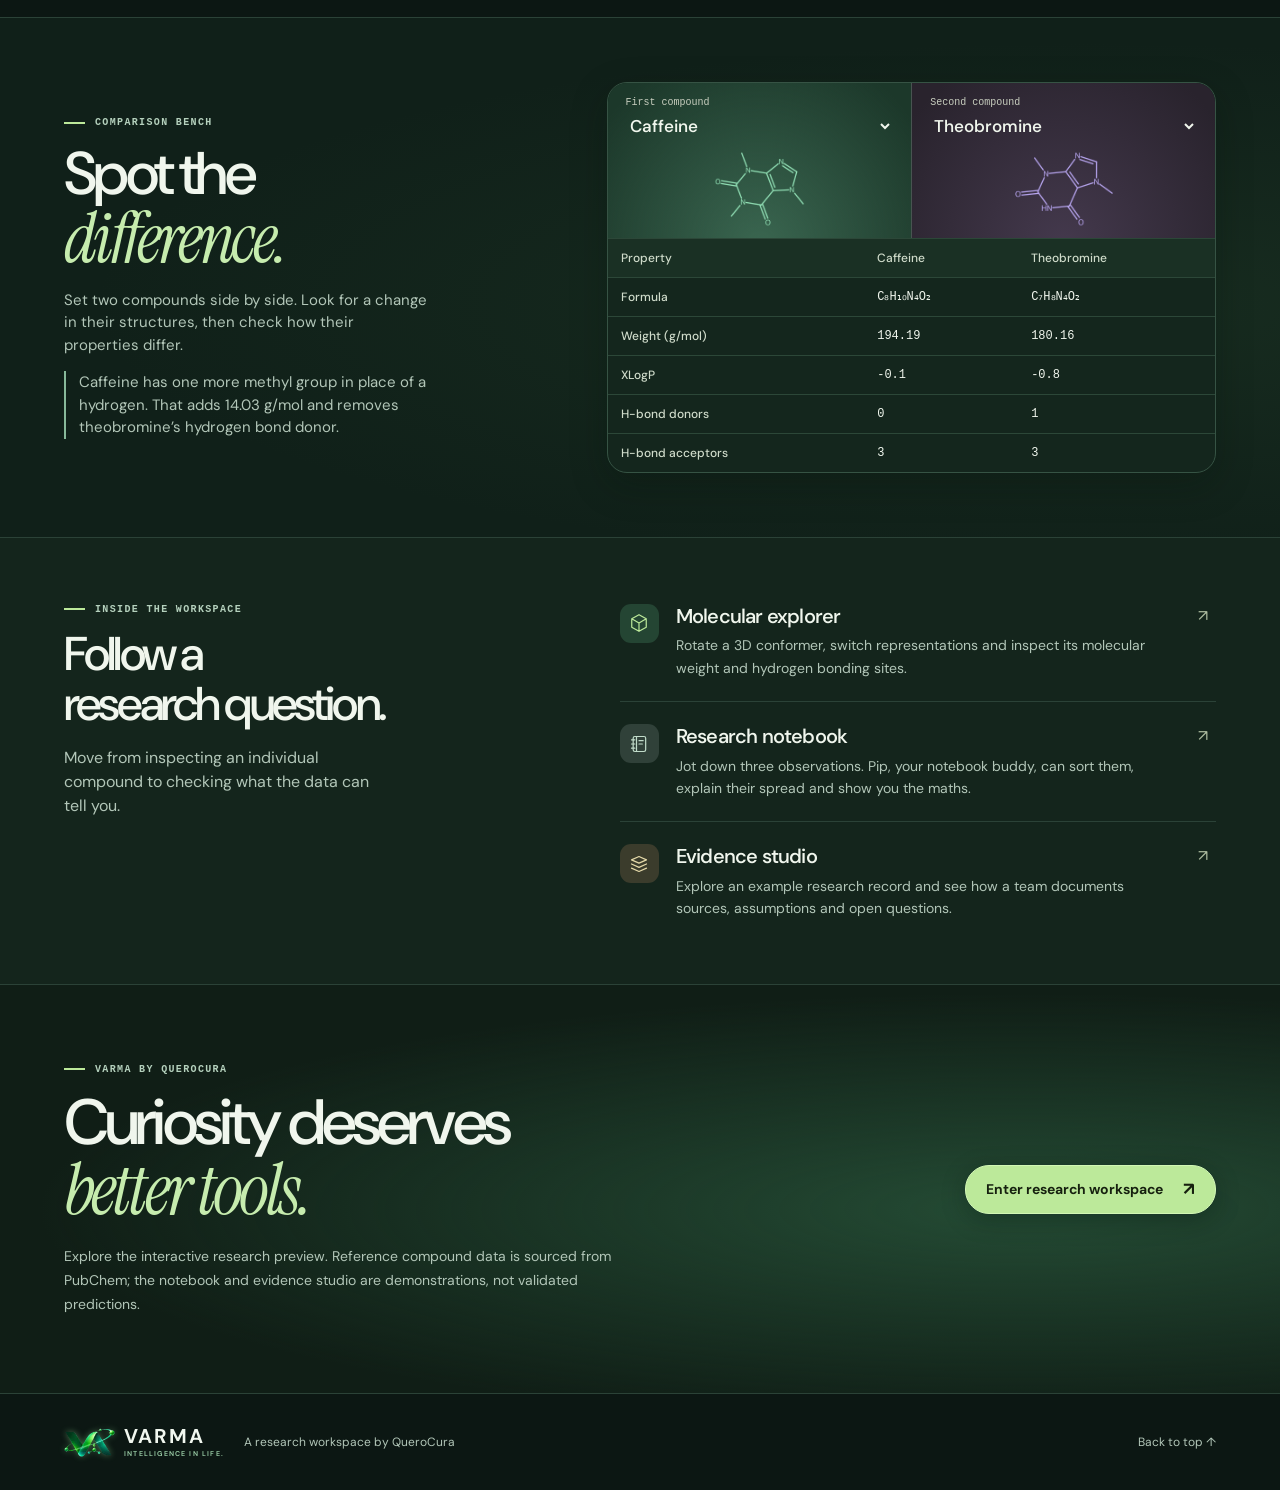
==== commit eed629c1: "Use original transparent emblem and elevate Varma research journey" ====
--- a/index.html
+++ b/index.html
@@ -8,7 +8,7 @@
   <meta name="robots" content="noindex, nofollow">
   <meta name="description" content="Explore molecular structures in three dimensions, inspect their chemical properties, and trace the evidence with Varma by QueroCura.">
   <title>Varma by QueroCura · Molecular discovery</title>
-  <link rel="icon" href="assets/varma.svg" type="image/svg+xml">
+  <link rel="icon" href="assets/varma-emblem.webp" type="image/webp">
   <link rel="preload" href="assets/caffeine-studio.webp" as="image" type="image/webp">
   <link rel="stylesheet" href="landing.css">
   <script defer src="compounds.js"></script>
@@ -19,8 +19,8 @@
   <a class="skip" href="#intro">Skip to content</a>
   <header class="masthead">
     <div class="wrap nav-row">
-      <a class="brand" aria-label="Varma home" href="index.html"><img src="assets/varma.svg" alt="" width="44" height="44"><span class="wordmark">Varma<small>Intelligence in life.</small></span></a>
-      <nav aria-label="Page navigation"><a href="#tour">Platform</a><a href="#collection">Compounds</a><a href="#compare" data-enhanced hidden>Compare</a></nav>
+      <a class="brand" aria-label="Varma home" href="index.html"><img src="assets/varma-emblem.webp" alt="" width="64" height="37"><span class="wordmark">Varma<small>Intelligence in life.</small></span></a>
+      <nav aria-label="Page navigation"><a href="#approach">Approach</a><a href="#tour">Platform</a><a href="#collection">Compounds</a><a href="#compare" data-enhanced hidden>Compare</a></nav>
       <a class="nav-action" href="workspace.html#explorer">Open workspace <span aria-hidden="true">↗</span></a>
     </div>
   </header>
@@ -54,6 +54,7 @@
         </figure>
       </div>
     </section>
+    <section class="research-approach" id="approach" aria-labelledby="approach-title"><div class="wrap approach-inner"><div class="approach-intro"><p class="eyebrow"><span class="rule"></span>Designed for inquiry</p><h2 id="approach-title">From a question<br>to <em>clearer evidence.</em></h2><p>Look closely. Compare thoughtfully. Keep the reasoning visible. Every view is an invitation to explore, not a shortcut to scientific conclusions.</p></div><div class="approach-cards"><a href="workspace.html#explorer" class="approach-card"><span class="approach-index">01 / OBSERVE</span><svg viewBox="0 0 160 84" aria-hidden="true"><g fill="none" stroke="currentColor" stroke-width="1.5"><path d="m55 13 29 17v33L55 80 26 63V30Z M84 30l29-17 29 17v33l-29 17-29-17 M26 30l29-17 M55 80l29-17"/><path stroke-dasharray="3 5" d="M3 42h154M84 0v84"/></g><g fill="currentColor"><circle cx="55" cy="13" r="4"/><circle cx="84" cy="30" r="5"/><circle cx="113" cy="13" r="4"/><circle cx="142" cy="63" r="4"/></g></svg><h3>Structure</h3><p>Inspect reference conformers and their properties.</p><span class="approach-link">Explore molecules <b aria-hidden="true">↗</b></span></a><a href="#compare" data-enhanced hidden class="approach-card"><span class="approach-index">02 / COMPARE</span><svg viewBox="0 0 160 84" aria-hidden="true"><g fill="none" stroke="currentColor" stroke-width="1.5"><path d="M15 66h130M15 14v52M15 48h130M15 30h130" stroke-opacity=".35"/><path d="m22 57 32-17 28 9 30-24 30-9M22 62l32-7 28-17 30 13 30-8"/><circle cx="112" cy="25" r="5"/><circle cx="112" cy="51" r="5"/></g></svg><h3>Properties</h3><p>See how two known compounds differ side by side.</p><span class="approach-link">Open comparison <b aria-hidden="true">↗</b></span></a><a href="workspace.html#desk" class="approach-card"><span class="approach-index">03 / RECORD</span><svg viewBox="0 0 160 84" aria-hidden="true"><g fill="none" stroke="currentColor" stroke-width="1.5"><rect x="35" y="7" width="90" height="70" rx="4"/><path d="M50 7v70M62 22h48M62 32h35M62 42h42M62 64l13-12 12 8 20-17"/><path d="M28 22h15M28 40h15M28 58h15"/></g></svg><h3>Reasoning</h3><p>Document observations and examine the arithmetic.</p><span class="approach-link">Open notebook <b aria-hidden="true">↗</b></span></a></div></div></section>
     <section class="collection wrap" id="collection" aria-labelledby="collection-title">
       <div class="section-heading"><div><p class="eyebrow"><span class="rule"></span>Compound library</p><h2 id="collection-title">Meet the molecules.</h2></div><a class="text-link" href="workspace.html#library">View all six compounds <span aria-hidden="true">→</span></a></div>
       <div class="compound-cards">
@@ -86,6 +87,7 @@
         <a href="workspace.html#studio"><span class="tool-icon" aria-hidden="true"><svg viewBox="0 0 24 24"><path d="m3 7 9-4 9 4-9 4zM3 12l9 4 9-4M3 17l9 4 9-4"/></svg></span><div><h3>Evidence studio</h3><p>Explore an example research record and see how a team documents sources, assumptions and open questions.</p></div><span aria-hidden="true">↗</span></a>
       </div>
     </div></section>
+    <section class="closing-section" aria-labelledby="closing-title"><div class="wrap closing-inner"><div><p class="eyebrow"><span class="rule"></span>Varma by QueroCura</p><h2 id="closing-title">Curiosity deserves<br><em>better tools.</em></h2><p>Explore the interactive research preview. Reference compound data is sourced from PubChem; the notebook and evidence studio are demonstrations, not validated predictions.</p></div><a class="launch" href="workspace.html#explorer">Enter research workspace <span aria-hidden="true">↗</span></a></div></section>
   </main>
-  <footer><div class="wrap foot-row"><a class="brand" href="index.html" aria-label="Varma home"><img src="assets/varma.svg" alt="" width="44" height="44"><span class="wordmark">Varma<small>Intelligence in life.</small></span></a><span>A research workspace by QueroCura</span><a href="#intro">Back to top ↑</a></div></footer>
+  <footer><div class="wrap foot-row"><a class="brand" href="index.html" aria-label="Varma home"><img src="assets/varma-emblem.webp" alt="" width="64" height="37"><span class="wordmark">Varma<small>Intelligence in life.</small></span></a><span>A research workspace by QueroCura</span><a href="#intro">Back to top ↑</a></div></footer>
 </body></html>
--- a/landing.css
+++ b/landing.css
@@ -347,3 +347,52 @@
 @media (prefers-reduced-motion:no-preference) and (hover:hover) {
   .nav-action,.launch,.arrow,.tool-icon { transition:background .18s,border-color .18s,color .18s; }
 }
+
+/* Transparent Varma lockup */
+.brand { gap:9px; letter-spacing:0; }
+.brand img { margin:0; width:44px; height:44px; object-fit:contain; flex:none; }
+.brand .wordmark { color:#f1f7ef; display:flex; flex-direction:column; gap:3px; font-size:34px; font-weight:620; letter-spacing:-.055em; line-height:1; }
+.brand .wordmark small { font:600 8px/1.3 "DM Sans",Arial,sans-serif; text-transform:uppercase; letter-spacing:.17em; color:#9ed2aa; white-space:nowrap; }
+.foot-row .brand img { width:35px;height:35px; }
+.foot-row .brand .wordmark { font-size:25px; }
+.foot-row .brand .wordmark small { font-size:7px; }
+@media(max-width:620px){.brand img{width:33px;height:33px}.brand .wordmark{font-size:27px}.brand .wordmark small{font-size:6px}.nav-row{gap:10px}.nav-action{gap:7px;padding:8px 10px}}
+
+/* Brand and editorial research journey */
+.masthead{background:#edf3e9;color:#113b27;border-color:#cbdacc}
+.nav-row nav a{color:#284b36}.nav-row nav a:hover{color:#08734b}
+.nav-action{border-color:#93b39c;color:#153f2b}.nav-action:hover{background:#dcebdc;border-color:#39875e}
+.masthead a:focus-visible{outline-color:#17784e}
+.brand img{width:64px;height:37px;object-fit:contain}
+.brand .wordmark{font-size:29px;text-transform:uppercase;letter-spacing:.10em;font-weight:680}
+.masthead .brand .wordmark{color:#0c472d}
+.masthead .brand .wordmark small{color:#396b4c}
+.foot-row .brand img{width:51px;height:30px;filter:drop-shadow(0 0 3px #8bdb8d70)}
+.foot-row .brand .wordmark{font-size:20px}
+.research-approach{background:#edf3e9;color:#183b2c;padding-block:clamp(46px,6vw,94px);border-bottom:1px solid #cadbce}
+.approach-inner{display:grid;grid-template-columns:minmax(0,.85fr) minmax(0,1.65fr);gap:clamp(24px,4vw,70px);align-items:center}
+.research-approach .eyebrow{color:#34664a}.research-approach .rule{background:#34835d}
+.approach-intro h2{font-size:clamp(39px,3.8vw,60px);line-height:1.05}
+.approach-intro h2 em,.closing-inner h2 em{font:italic 1.12em/.95 "Instrument Serif",Georgia,serif;color:#27784f}
+.approach-intro>p:last-child{margin-top:18px;color:#476553;font-size:15px;line-height:1.7;max-width:410px}
+.approach-cards{display:flex;gap:12px;flex-wrap:wrap}
+.approach-card{flex:1 1 145px;min-width:0;background:#f8faf5;border:1px solid #c9dacc;border-radius:16px;padding:18px;display:flex;flex-direction:column;box-shadow:0 7px 16px #153c1d08}
+.approach-card:hover{border-color:#6a9d77;background:#fff}
+.approach-card:focus-visible{outline-color:#247a50}
+.approach-index{font:600 10px/1.4 var(--mono);letter-spacing:.08em;color:#496e53}
+.approach-card svg{display:block;color:#4d8867;width:100%;height:92px;margin:15px 0}
+.approach-card h3{font-size:23px;letter-spacing:-.045em}
+.approach-card p{color:#4e6757;font-size:13px;line-height:1.6;margin:8px 0 17px}
+.approach-link{margin-top:auto;color:#256741;font-size:12px;font-weight:650;display:flex;justify-content:space-between;gap:5px;align-items:center}
+.approach-link b{font-size:16px}
+.closing-section{background:radial-gradient(ellipse at 80% 55%,#244b34,transparent 68%),#101e16;border-bottom:1px solid var(--line);padding-block:clamp(48px,6vw,88px)}
+.closing-inner{display:flex;justify-content:space-between;align-items:center;gap:30px}
+.closing-inner h2{font-size:clamp(43px,5vw,74px)}
+.closing-inner h2 em{color:#c6ecae}
+.closing-inner p:not(.eyebrow){max-width:580px;color:var(--muted);margin-top:18px;font-size:14px;line-height:1.7}
+.closing-inner .launch{flex:none}
+.specimen-art:not(canvas){filter:drop-shadow(0 12px 16px #06170b40)}
+@media(prefers-reduced-motion:no-preference) and (hover:hover){.approach-card{transition:background .2s,border-color .2s,transform .2s}.approach-card:hover{transform:translateY(-3px)}}
+@media(max-width:1000px){.approach-inner{grid-template-columns:1fr}.approach-intro>p:last-child{max-width:650px}.nav-row{gap:20px}.nav-row nav{gap:15px}}
+@media(max-width:760px){.nav-row{flex-wrap:wrap;gap:10px;padding-block:10px}.nav-row nav{display:flex;order:3;width:100%;margin:0;gap:16px;overflow-x:auto;padding:5px 0;justify-content:flex-start}.nav-row nav a{white-space:nowrap}.nav-action{margin-left:auto}.brand img{width:49px;height:29px}.brand .wordmark{font-size:24px}.brand .wordmark small{font-size:6px}.closing-inner{flex-direction:column;align-items:flex-start}}
+@media(max-width:420px){.approach-cards{flex-direction:column}.approach-card{flex:auto;display:grid;grid-template-columns:1fr 85px;gap:4px 12px}.approach-card svg{grid-column:2;grid-row:1/5;height:85px;margin:0}.approach-card p{margin:3px 0 7px}.approach-link{grid-column:1}.nav-action{font-size:11px;gap:4px;padding:8px}.brand .wordmark{font-size:21px}.brand img{width:43px;height:25px}}
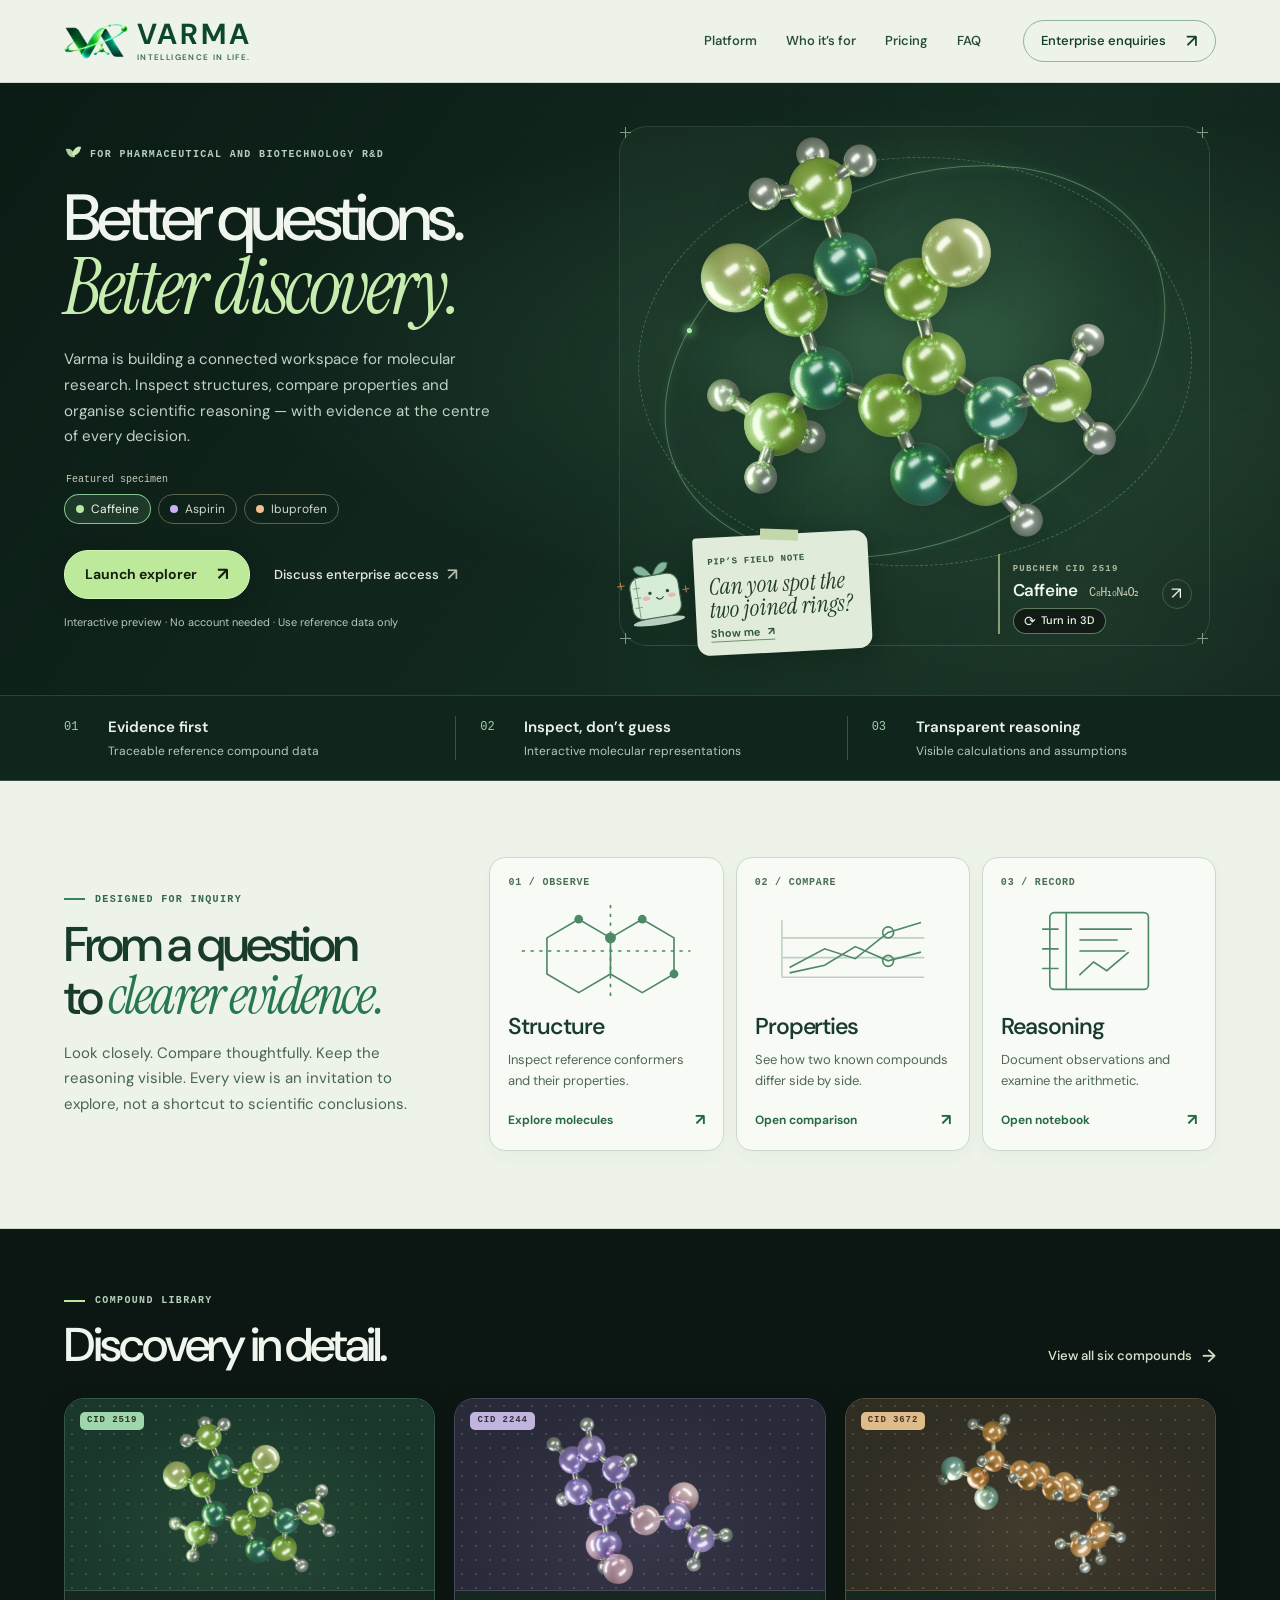
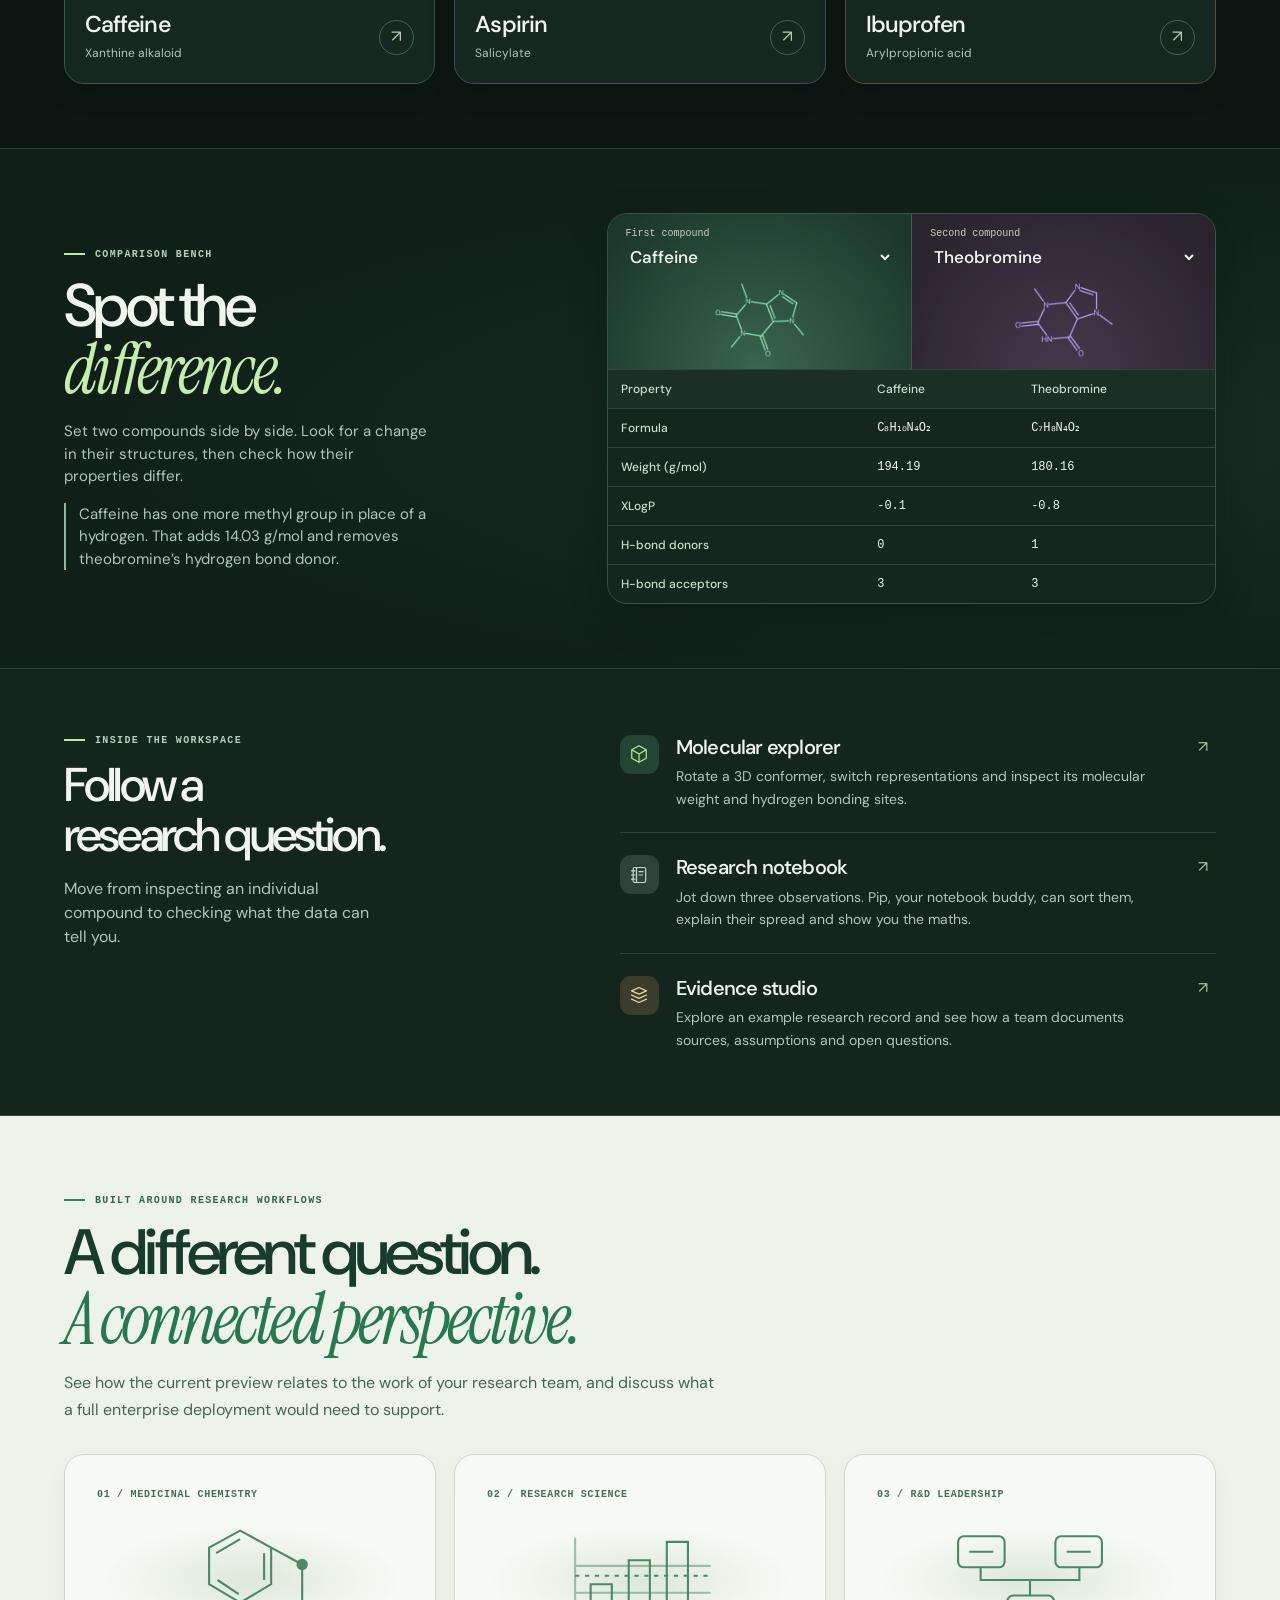
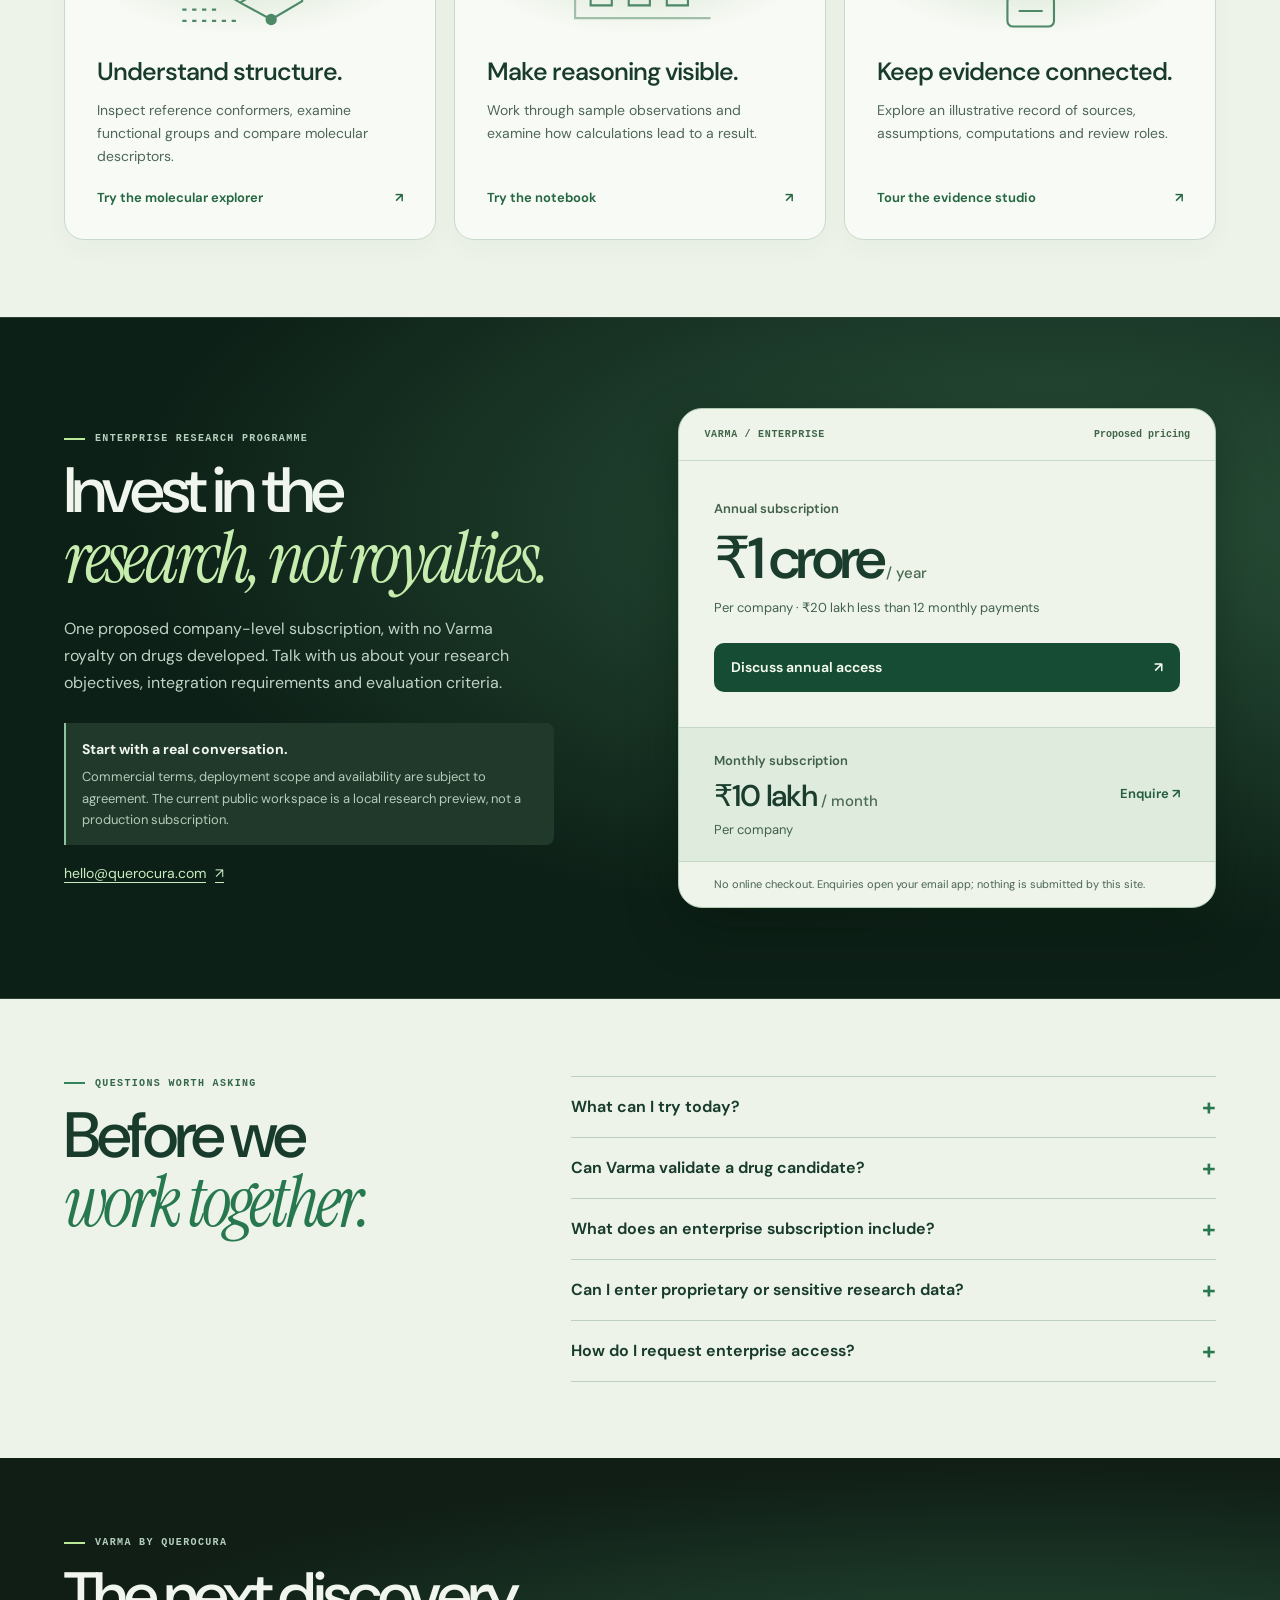
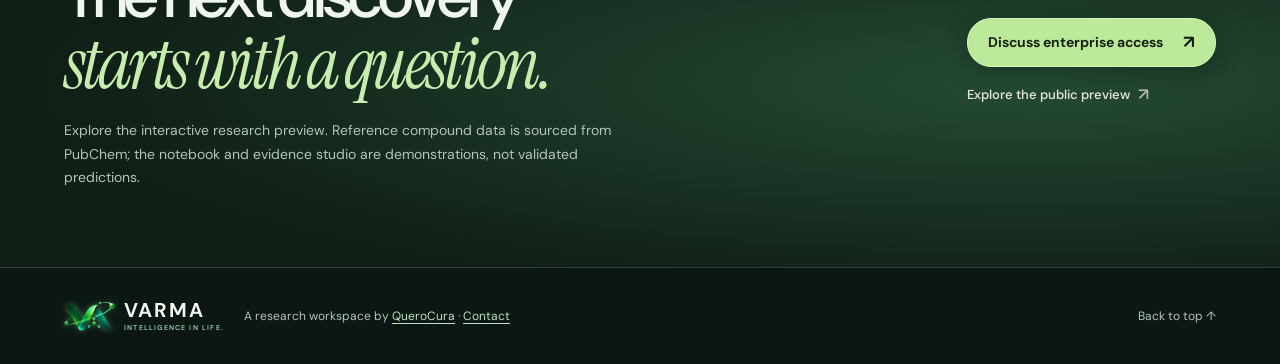
==== commit 766e4cb7: "Build enterprise-focused Varma landing page with research workflows and transparent pricing" ====
--- a/index.html
+++ b/index.html
@@ -6,8 +6,8 @@
   <meta http-equiv="Content-Security-Policy" content="default-src 'self'; script-src 'self'; style-src 'self'; img-src 'self' data:; font-src 'self'; connect-src 'none'; object-src 'none'; base-uri 'none'; form-action 'none'">
   <meta name="theme-color" content="#0c1713">
   <meta name="robots" content="noindex, nofollow">
-  <meta name="description" content="Explore molecular structures in three dimensions, inspect their chemical properties, and trace the evidence with Varma by QueroCura.">
-  <title>Varma by QueroCura · Molecular discovery</title>
+  <meta name="description" content="Explore Varma by QueroCura, a molecular research workspace in development for pharmaceutical R&amp;D. Try the interactive preview and discuss enterprise access.">
+  <title>Varma — Molecular research workspace for pharmaceutical R&amp;D</title>
   <link rel="icon" href="assets/varma-emblem.webp" type="image/webp">
   <link rel="preload" href="assets/caffeine-studio.webp" as="image" type="image/webp">
   <link rel="stylesheet" href="landing.css">
@@ -20,24 +20,24 @@
   <header class="masthead">
     <div class="wrap nav-row">
       <a class="brand" aria-label="Varma home" href="index.html"><img src="assets/varma-emblem.webp" alt="" width="64" height="37"><span class="wordmark">Varma<small>Intelligence in life.</small></span></a>
-      <nav aria-label="Page navigation"><a href="#approach">Approach</a><a href="#tour">Platform</a><a href="#collection">Compounds</a><a href="#compare" data-enhanced hidden>Compare</a></nav>
-      <a class="nav-action" href="workspace.html#explorer">Open workspace <span aria-hidden="true">↗</span></a>
+      <nav aria-label="Page navigation"><a href="#tour">Platform</a><a href="#research-teams">Who it’s for</a><a href="#enterprise">Pricing</a><a href="#questions">FAQ</a></nav>
+      <a class="nav-action" href="#enterprise">Enterprise enquiries <span aria-hidden="true">↗</span></a>
     </div>
   </header>
   <main id="intro">
     <section class="hero" aria-labelledby="headline">
       <div class="wrap hero-grid">
         <div class="hero-copy">
-          <p class="eyebrow"><span class="status-dot"></span>Molecular discovery platform</p>
-          <h1 id="headline">Explore life.<br><em>Discover more.</em></h1>
-          <p class="lead">A closer look at the chemistry of life. Explore molecular structures, compare properties and follow the evidence in one research workspace.</p>
+          <p class="eyebrow"><span class="status-dot"></span>For pharmaceutical and biotechnology R&amp;D</p>
+          <h1 id="headline">Better questions.<br><em>Better discovery.</em></h1>
+          <p class="lead">Varma is building a connected workspace for molecular research. Inspect structures, compare properties and organise scientific reasoning — with evidence at the centre of every decision.</p>
           <fieldset class="specimen-picker" data-enhanced hidden>
             <legend>Featured specimen</legend>
             <input type="radio" name="specimen" id="pick-caffeine" value="2519" checked><label for="pick-caffeine">Caffeine</label>
             <input type="radio" name="specimen" id="pick-aspirin" value="2244"><label for="pick-aspirin">Aspirin</label>
             <input type="radio" name="specimen" id="pick-ibuprofen" value="3672"><label for="pick-ibuprofen">Ibuprofen</label>
           </fieldset>
-          <div class="hero-links"><a class="launch" href="workspace.html#explorer">Launch explorer <span aria-hidden="true">↗</span></a><a class="tour-link" href="#tour">Tour the platform <span aria-hidden="true">↓</span></a></div>
+          <div class="hero-links"><a class="launch" href="workspace.html#explorer">Launch explorer <span aria-hidden="true">↗</span></a><a class="tour-link" href="#enterprise">Discuss enterprise access <span aria-hidden="true">↗</span></a></div><p class="hero-disclosure">Interactive preview · No account needed · Use reference data only</p>
         </div>
         <figure class="specimen" id="featured-specimen">
           <div class="plate" aria-hidden="true"><i></i><i></i><i></i><i></i></div>
@@ -54,9 +54,10 @@
         </figure>
       </div>
     </section>
+    <section class="buyer-strip" aria-label="Research principles"><div class="wrap buyer-grid"><div><span>01</span><strong>Evidence first</strong><small>Traceable reference compound data</small></div><div><span>02</span><strong>Inspect, don’t guess</strong><small>Interactive molecular representations</small></div><div><span>03</span><strong>Transparent reasoning</strong><small>Visible calculations and assumptions</small></div></div></section>
     <section class="research-approach" id="approach" aria-labelledby="approach-title"><div class="wrap approach-inner"><div class="approach-intro"><p class="eyebrow"><span class="rule"></span>Designed for inquiry</p><h2 id="approach-title">From a question<br>to <em>clearer evidence.</em></h2><p>Look closely. Compare thoughtfully. Keep the reasoning visible. Every view is an invitation to explore, not a shortcut to scientific conclusions.</p></div><div class="approach-cards"><a href="workspace.html#explorer" class="approach-card"><span class="approach-index">01 / OBSERVE</span><svg viewBox="0 0 160 84" aria-hidden="true"><g fill="none" stroke="currentColor" stroke-width="1.5"><path d="m55 13 29 17v33L55 80 26 63V30Z M84 30l29-17 29 17v33l-29 17-29-17 M26 30l29-17 M55 80l29-17"/><path stroke-dasharray="3 5" d="M3 42h154M84 0v84"/></g><g fill="currentColor"><circle cx="55" cy="13" r="4"/><circle cx="84" cy="30" r="5"/><circle cx="113" cy="13" r="4"/><circle cx="142" cy="63" r="4"/></g></svg><h3>Structure</h3><p>Inspect reference conformers and their properties.</p><span class="approach-link">Explore molecules <b aria-hidden="true">↗</b></span></a><a href="#compare" data-enhanced hidden class="approach-card"><span class="approach-index">02 / COMPARE</span><svg viewBox="0 0 160 84" aria-hidden="true"><g fill="none" stroke="currentColor" stroke-width="1.5"><path d="M15 66h130M15 14v52M15 48h130M15 30h130" stroke-opacity=".35"/><path d="m22 57 32-17 28 9 30-24 30-9M22 62l32-7 28-17 30 13 30-8"/><circle cx="112" cy="25" r="5"/><circle cx="112" cy="51" r="5"/></g></svg><h3>Properties</h3><p>See how two known compounds differ side by side.</p><span class="approach-link">Open comparison <b aria-hidden="true">↗</b></span></a><a href="workspace.html#desk" class="approach-card"><span class="approach-index">03 / RECORD</span><svg viewBox="0 0 160 84" aria-hidden="true"><g fill="none" stroke="currentColor" stroke-width="1.5"><rect x="35" y="7" width="90" height="70" rx="4"/><path d="M50 7v70M62 22h48M62 32h35M62 42h42M62 64l13-12 12 8 20-17"/><path d="M28 22h15M28 40h15M28 58h15"/></g></svg><h3>Reasoning</h3><p>Document observations and examine the arithmetic.</p><span class="approach-link">Open notebook <b aria-hidden="true">↗</b></span></a></div></div></section>
     <section class="collection wrap" id="collection" aria-labelledby="collection-title">
-      <div class="section-heading"><div><p class="eyebrow"><span class="rule"></span>Compound library</p><h2 id="collection-title">Meet the molecules.</h2></div><a class="text-link" href="workspace.html#library">View all six compounds <span aria-hidden="true">→</span></a></div>
+      <div class="section-heading"><div><p class="eyebrow"><span class="rule"></span>Compound library</p><h2 id="collection-title">Discovery in detail.</h2></div><a class="text-link" href="workspace.html#library">View all six compounds <span aria-hidden="true">→</span></a></div>
       <div class="compound-cards">
         <a class="compound green" href="workspace.html#explorer/2519"><div class="diagram"><span class="tiny">CID 2519</span><img class="card-render" src="assets/caffeine-studio.webp" width="1120" height="880" alt=""><img class="card-sketch" src="assets/compound-2519.png" width="530" height="218" alt=""></div><div class="card-copy"><div><h3>Caffeine</h3><span class="family">Xanthine alkaloid</span></div><span class="arrow" aria-hidden="true">↗</span></div></a>
         <a class="compound lilac" href="workspace.html#explorer/2244"><div class="diagram"><span class="tiny">CID 2244</span><img class="card-render" src="assets/aspirin-studio.webp" width="1120" height="880" alt=""><img class="card-sketch" src="assets/compound-2244.png" width="530" height="218" alt=""></div><div class="card-copy"><div><h3>Aspirin</h3><span class="family">Salicylate</span></div><span class="arrow" aria-hidden="true">↗</span></div></a>
@@ -87,7 +88,25 @@
         <a href="workspace.html#studio"><span class="tool-icon" aria-hidden="true"><svg viewBox="0 0 24 24"><path d="m3 7 9-4 9 4-9 4zM3 12l9 4 9-4M3 17l9 4 9-4"/></svg></span><div><h3>Evidence studio</h3><p>Explore an example research record and see how a team documents sources, assumptions and open questions.</p></div><span aria-hidden="true">↗</span></a>
       </div>
     </div></section>
-    <section class="closing-section" aria-labelledby="closing-title"><div class="wrap closing-inner"><div><p class="eyebrow"><span class="rule"></span>Varma by QueroCura</p><h2 id="closing-title">Curiosity deserves<br><em>better tools.</em></h2><p>Explore the interactive research preview. Reference compound data is sourced from PubChem; the notebook and evidence studio are demonstrations, not validated predictions.</p></div><a class="launch" href="workspace.html#explorer">Enter research workspace <span aria-hidden="true">↗</span></a></div></section>
+    <section class="research-teams" id="research-teams" aria-labelledby="teams-title"><div class="wrap">
+      <div class="commercial-heading"><p class="eyebrow"><span class="rule"></span>Built around research workflows</p><h2 id="teams-title">A different question.<br><em>A connected perspective.</em></h2><p>See how the current preview relates to the work of your research team, and discuss what a full enterprise deployment would need to support.</p></div>
+      <div class="team-cards">
+      <article class="team-card"><span class="team-num">01 / MEDICINAL CHEMISTRY</span><svg viewBox="0 0 120 78" aria-hidden="true"><g stroke="currentColor" stroke-width="1.5" fill="none"><path d="m31 16 22-12 22 12v26L53 55 31 42Z M75 16l22 12v26L75 67 53 55M36 20l17-10m17 10v19M37 39l15 10"/><path d="M12 60h24M12 68h40" stroke-dasharray="3 4"/></g><g fill="currentColor"><circle cx="97" cy="28" r="4"/><circle cx="75" cy="67" r="4"/></g></svg><h3>Understand structure.</h3><p>Inspect reference conformers, examine functional groups and compare molecular descriptors.</p><a href="workspace.html#explorer">Try the molecular explorer <span aria-hidden="true">↗</span></a></article>
+      <article class="team-card"><span class="team-num">02 / RESEARCH SCIENCE</span><svg viewBox="0 0 120 78" aria-hidden="true"><g fill="none" stroke="currentColor" stroke-width="1.5"><path d="M14 9v57h96M14 48h96M14 29h96" stroke-opacity=".5"/><path d="M25 57h15V42H25ZM52 57h15V25H52ZM79 57h15V12H79Z"/><path d="M14 36h96" stroke-dasharray="3 4"/></g></svg><h3>Make reasoning visible.</h3><p>Work through sample observations and examine how calculations lead to a result.</p><a href="workspace.html#desk">Try the notebook <span aria-hidden="true">↗</span></a></article>
+      <article class="team-card"><span class="team-num">03 / R&amp;D LEADERSHIP</span><svg viewBox="0 0 120 78" aria-hidden="true"><g stroke="currentColor" stroke-width="1.5" fill="none"><rect x="9" y="8" width="33" height="22" rx="4"/><rect x="78" y="8" width="33" height="22" rx="4"/><rect x="44" y="50" width="33" height="22" rx="4"/><path d="M25 30v9h70v-9M60 39v11M17 19h17M86 19h17M52 61h17"/></g></svg><h3>Keep evidence connected.</h3><p>Explore an illustrative record of sources, assumptions, computations and review roles.</p><a href="workspace.html#studio">Tour the evidence studio <span aria-hidden="true">↗</span></a></article>
+      </div></div></section>
+    <section class="enterprise" id="enterprise" aria-labelledby="enterprise-title"><div class="wrap enterprise-inner">
+      <div class="enterprise-copy"><p class="eyebrow"><span class="rule"></span>Enterprise research programme</p><h2 id="enterprise-title">Invest in the<br><em>research, not royalties.</em></h2><p>One proposed company-level subscription, with no Varma royalty on drugs developed. Talk with us about your research objectives, integration requirements and evaluation criteria.</p><div class="enterprise-note"><strong>Start with a real conversation.</strong><p>Commercial terms, deployment scope and availability are subject to agreement. The current public workspace is a local research preview, not a production subscription.</p></div><a class="enterprise-contact" href="mailto:hello@querocura.com?subject=Varma%20enterprise%20research%20enquiry">hello@querocura.com <span aria-hidden="true">↗</span></a></div>
+      <div class="pricing-panel"><div class="pricing-label"><span>VARMA / ENTERPRISE</span><span>Proposed pricing</span></div><div class="annual-price"><span>Annual subscription</span><h3>₹1 crore<span> / year</span></h3><p>Per company · ₹20 lakh less than 12 monthly payments</p><a class="pricing-cta" href="mailto:hello@querocura.com?subject=Varma%20annual%20enterprise%20enquiry&amp;body=Hello%20QueroCura%2C%0A%0AI%20would%20like%20to%20discuss%20Varma%20for%20our%20research%20team.%0A%0ACompany%3A%0ARole%3A%0AResearch%20workflow%3A%0A">Discuss annual access <span aria-hidden="true">↗</span></a></div><div class="monthly-price"><div><span>Monthly subscription</span><h3>₹10 lakh<span> / month</span></h3><p>Per company</p></div><a href="mailto:hello@querocura.com?subject=Varma%20monthly%20enterprise%20enquiry">Enquire <span aria-hidden="true">↗</span></a></div><p class="price-foot">No online checkout. Enquiries open your email app; nothing is submitted by this site.</p></div>
+    </div></section>
+    <section class="questions" id="questions" aria-labelledby="questions-title"><div class="wrap questions-inner"><div><p class="eyebrow"><span class="rule"></span>Questions worth asking</p><h2 id="questions-title">Before we<br><em>work together.</em></h2></div><div class="question-list">
+      <details><summary>What can I try today?</summary><p>The public preview includes six reference compounds, interactive 3D viewing, property comparisons, a sample notebook and an illustrative evidence studio. It does not require an account.</p></details>
+      <details><summary>Can Varma validate a drug candidate?</summary><p>No. The public preview does not generate or validate novel candidates, predict clinical outcomes or replace experimental evidence. Any future research outputs require appropriate scientific verification.</p></details>
+      <details><summary>What does an enterprise subscription include?</summary><p>Proposed pricing is company-level. Final functionality, availability, data handling, support and integration requirements must be agreed during enterprise discussions. The current preview is not the full commercial product.</p></details>
+      <details><summary>Can I enter proprietary or sensitive research data?</summary><p>Please use non-sensitive sample data only. This preview has no account system or connected research backend. Discuss confidential data and deployment requirements with QueroCura before enterprise use.</p></details>
+      <details><summary>How do I request enterprise access?</summary><p>Email <a href="mailto:hello@querocura.com?subject=Varma%20enterprise%20enquiry">hello@querocura.com</a> with your organisation, role and research objectives. Do not include confidential research data in your initial email.</p></details>
+    </div></div></section>
+    <section class="closing-section" aria-labelledby="closing-title"><div class="wrap closing-inner"><div><p class="eyebrow"><span class="rule"></span>Varma by QueroCura</p><h2 id="closing-title">The next discovery<br><em>starts with a question.</em></h2><p>Explore the interactive research preview. Reference compound data is sourced from PubChem; the notebook and evidence studio are demonstrations, not validated predictions.</p></div><div class="closing-actions"><a class="launch" href="#enterprise">Discuss enterprise access <span aria-hidden="true">↗</span></a><a class="tour-link" href="workspace.html#explorer">Explore the public preview <span aria-hidden="true">↗</span></a></div></div></section>
   </main>
-  <footer><div class="wrap foot-row"><a class="brand" href="index.html" aria-label="Varma home"><img src="assets/varma-emblem.webp" alt="" width="64" height="37"><span class="wordmark">Varma<small>Intelligence in life.</small></span></a><span>A research workspace by QueroCura</span><a href="#intro">Back to top ↑</a></div></footer>
+  <footer><div class="wrap foot-row"><a class="brand" href="index.html" aria-label="Varma home"><img src="assets/varma-emblem.webp" alt="" width="64" height="37"><span class="wordmark">Varma<small>Intelligence in life.</small></span></a><span>A research workspace by <a href="https://querocura.com/">QueroCura</a> · <a href="mailto:hello@querocura.com?subject=Varma%20enquiry">Contact</a></span><a href="#intro">Back to top ↑</a></div></footer>
 </body></html>
--- a/landing.css
+++ b/landing.css
@@ -396,3 +396,63 @@
 @media(max-width:1000px){.approach-inner{grid-template-columns:1fr}.approach-intro>p:last-child{max-width:650px}.nav-row{gap:20px}.nav-row nav{gap:15px}}
 @media(max-width:760px){.nav-row{flex-wrap:wrap;gap:10px;padding-block:10px}.nav-row nav{display:flex;order:3;width:100%;margin:0;gap:16px;overflow-x:auto;padding:5px 0;justify-content:flex-start}.nav-row nav a{white-space:nowrap}.nav-action{margin-left:auto}.brand img{width:49px;height:29px}.brand .wordmark{font-size:24px}.brand .wordmark small{font-size:6px}.closing-inner{flex-direction:column;align-items:flex-start}}
 @media(max-width:420px){.approach-cards{flex-direction:column}.approach-card{flex:auto;display:grid;grid-template-columns:1fr 85px;gap:4px 12px}.approach-card svg{grid-column:2;grid-row:1/5;height:85px;margin:0}.approach-card p{margin:3px 0 7px}.approach-link{grid-column:1}.nav-action{font-size:11px;gap:4px;padding:8px}.brand .wordmark{font-size:21px}.brand img{width:43px;height:25px}}
+
+/* Commercial discovery experience: editorial, grounded and enterprise-focused. */
+.hero h1{font-size:clamp(52px,5.1vw,87px)}
+.hero-disclosure{font-size:11px;color:#b5c8ba;margin-top:14px;line-height:1.65}
+.buyer-strip{background:#10251b;border-bottom:1px solid #345043}
+.buyer-grid{display:grid;grid-template-columns:repeat(3,minmax(0,1fr));padding-block:20px;gap:22px}
+.buyer-grid>div{display:grid;grid-template-columns:32px minmax(0,1fr);gap:3px 12px;align-items:center}
+.buyer-grid>div+div{border-left:1px solid #3a5244;padding-left:24px}
+.buyer-grid span{grid-row:1/3;color:#9dd4ab;font:12px var(--mono);align-self:start;padding-top:4px}
+.buyer-grid strong{font-size:15px;font-weight:630;color:#e7f1e6}.buyer-grid small{color:#b5c9b9;font-size:12px;line-height:1.5}
+.research-teams,.questions{background:#edf3e9;color:#183b2c;padding-block:clamp(46px,6vw,94px)}
+.commercial-heading{max-width:720px;margin-bottom:30px}
+.commercial-heading h2,.enterprise h2,.questions h2{font-size:clamp(42px,5vw,72px);line-height:1.02}
+.commercial-heading h2 em,.questions h2 em,.enterprise h2 em{font:italic 1.11em/.96 "Instrument Serif",Georgia,serif;color:#27784f}
+.commercial-heading>p:last-child{color:#476553;line-height:1.7;max-width:650px;margin-top:15px}
+.research-teams .eyebrow,.questions .eyebrow{color:#34664a}.research-teams .rule,.questions .rule{background:#34835d}
+.team-cards{display:grid;grid-template-columns:repeat(3,minmax(0,1fr));gap:18px}
+.team-card{background:#f8faf5;border:1px solid #c9dacc;border-radius:20px;padding:clamp(18px,2.5vw,32px);display:flex;flex-direction:column;box-shadow:0 8px 24px #153c1d09}
+.team-num{font:600 10px/1.6 var(--mono);letter-spacing:.07em;color:#496e53}
+.team-card svg{width:100%;height:110px;color:#4d8867;margin:22px 0;background:radial-gradient(ellipse,#dce9d8,transparent 70%)}
+.team-card h3{font-size:25px;line-height:1.2}
+.team-card p{font-size:14px;line-height:1.65;margin:12px 0 20px;color:#4e6757}
+.team-card a{margin-top:auto;color:#256741;font-weight:650;font-size:13px;display:flex;justify-content:space-between;gap:8px;align-items:center}
+.team-card a:hover,.question-list a:hover{text-decoration:underline}
+.research-teams a:focus-visible,.questions a:focus-visible,.question-list summary:focus-visible{outline:2px solid #247a50;outline-offset:4px}
+.enterprise{padding-block:clamp(52px,7vw,105px);background:radial-gradient(ellipse at 82% 30%,#2b543b,transparent 62%),#0d2017;border-block:1px solid var(--line)}
+.enterprise-inner{display:grid;grid-template-columns:minmax(0,1fr) minmax(0,1fr);gap:clamp(32px,6vw,96px);align-items:center}
+.enterprise h2 em{color:#c6ecae}
+.enterprise-copy>p:not(.eyebrow){color:#c0d3c5;max-width:480px;margin-top:22px;line-height:1.7}
+.enterprise-note{margin-top:27px;padding:14px 16px;border-left:2px solid #8ec3a2;background:#20392b;border-radius:0 8px 8px 0;max-width:490px}
+.enterprise-note strong{font-size:14px}.enterprise-note p{color:#b6cbb9;font-size:13px;line-height:1.65;margin-top:5px}
+.enterprise-contact{display:inline-flex;gap:9px;align-items:center;margin-top:18px;color:#c8ecc0;font-size:14px;text-decoration:underline;text-underline-offset:4px}
+.pricing-panel{border-radius:24px;overflow:hidden;background:#eef4e9;color:#1a3d2d;border:1px solid #afcbb2;box-shadow:0 18px 50px #06150b66}
+.pricing-label{padding:18px 25px;border-bottom:1px solid #c9dacc;display:flex;flex-wrap:wrap;align-items:center;justify-content:space-between;gap:8px;font:600 10px/1.5 var(--mono);letter-spacing:.07em;color:#41654b}
+.pricing-label span:last-child{letter-spacing:0}
+.annual-price{padding:clamp(20px,3vw,35px)}
+.annual-price>span,.monthly-price>div>span{font-size:13px;color:#42614b;font-weight:600}
+.annual-price h3{font-size:clamp(42px,4.5vw,68px);font-weight:570;letter-spacing:-.065em;line-height:1.08;margin:8px 0}
+.annual-price h3 span,.monthly-price h3 span{font:500 15px "DM Sans",Arial,sans-serif;letter-spacing:0;color:#4b6a54;white-space:nowrap}
+.annual-price p,.monthly-price p{color:#42614b;font-size:13px;line-height:1.6}
+.pricing-cta{display:flex;justify-content:space-between;align-items:center;gap:12px;background:#164b34;color:#f4faee;font-weight:640;font-size:14px;border-radius:10px;padding:14px 17px;margin-top:24px}
+.pricing-cta:hover{background:#236e4b}.pricing-panel a:focus-visible{outline-color:#27784f}
+.monthly-price{display:flex;justify-content:space-between;align-items:center;gap:16px;padding:20px clamp(20px,3vw,35px);background:#dfebdd;border-top:1px solid #c2d7c5}
+.monthly-price h3{font-size:30px;line-height:1.2;margin:6px 0}
+.monthly-price>a{font-size:13px;color:#235f40;font-weight:650;white-space:nowrap}
+.price-foot{padding:14px clamp(20px,3vw,35px);font-size:11px;color:#4b6553;border-top:1px solid #c2d7c5;line-height:1.6}
+.questions-inner{display:grid;grid-template-columns:minmax(0,.8fr) minmax(0,1.2fr);gap:clamp(26px,6vw,90px)}
+.question-list{border-top:1px solid #bcd0bf}
+.question-list details{border-bottom:1px solid #bcd0bf;padding:18px 0}
+.question-list summary{cursor:pointer;font-size:16px;font-weight:650;list-style:none;display:flex;align-items:center;justify-content:space-between;gap:16px}
+.question-list summary::-webkit-details-marker{display:none}
+.question-list summary::after{content:"+";color:#27784f;font-size:24px;line-height:1;flex:none}
+.question-list details[open] summary::after{content:"−"}
+.question-list details p{font-size:14px;line-height:1.75;color:#476553;margin-top:10px}
+.question-list a{color:#256741;text-decoration:underline;text-underline-offset:3px;overflow-wrap:anywhere}
+.closing-actions{display:flex;flex-direction:column;align-items:flex-start;gap:15px;flex:none}
+.foot-row>span a{color:#bce4c0;text-decoration:underline;text-underline-offset:3px}
+@media(max-width:900px){.enterprise-inner,.questions-inner{grid-template-columns:1fr}.enterprise-copy>p:not(.eyebrow){max-width:650px}.pricing-panel{max-width:650px}.team-cards{gap:12px}.team-card{padding:18px}.team-card h3{font-size:22px}.hero h1{font-size:clamp(46px,6.5vw,69px)}}
+@media(max-width:620px){.hero h1{font-size:clamp(44px,10.5vw,65px)}.buyer-grid{grid-template-columns:1fr;gap:10px;padding-block:14px}.buyer-grid>div+div{border-left:0;border-top:1px solid #345043;padding:10px 0 0}.buyer-grid>div{grid-template-columns:24px 1fr}.team-cards{grid-template-columns:1fr}.team-card svg{height:86px;margin:12px 0}.enterprise,.research-teams,.questions{padding-block:39px}.commercial-heading h2,.enterprise h2,.questions h2{font-size:42px}.monthly-price h3{font-size:25px}.monthly-price h3 span{font-size:12px}.closing-actions{width:100%}.pricing-label{padding:14px 20px}}
+@media(max-width:350px){.monthly-price{flex-wrap:wrap}.hero h1{font-size:39px}.nav-action{font-size:10px}.annual-price h3{font-size:38px}}
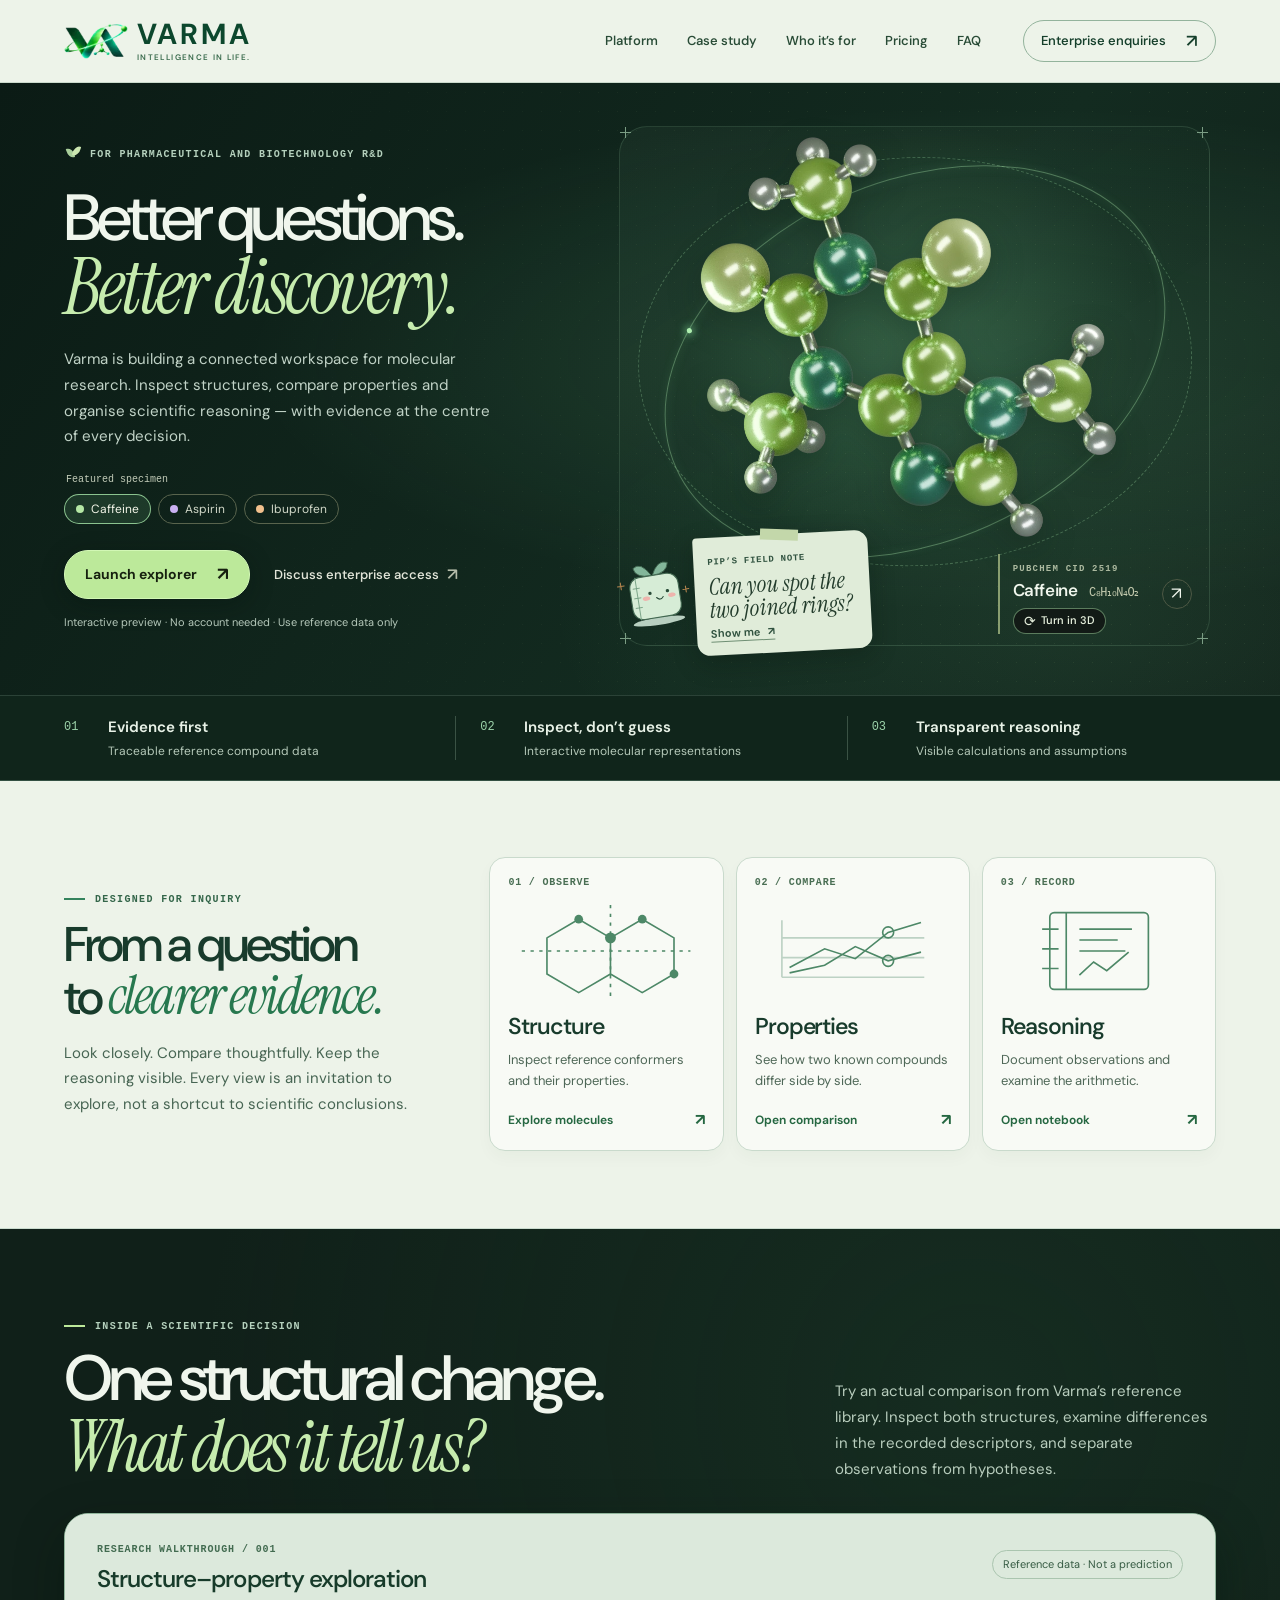
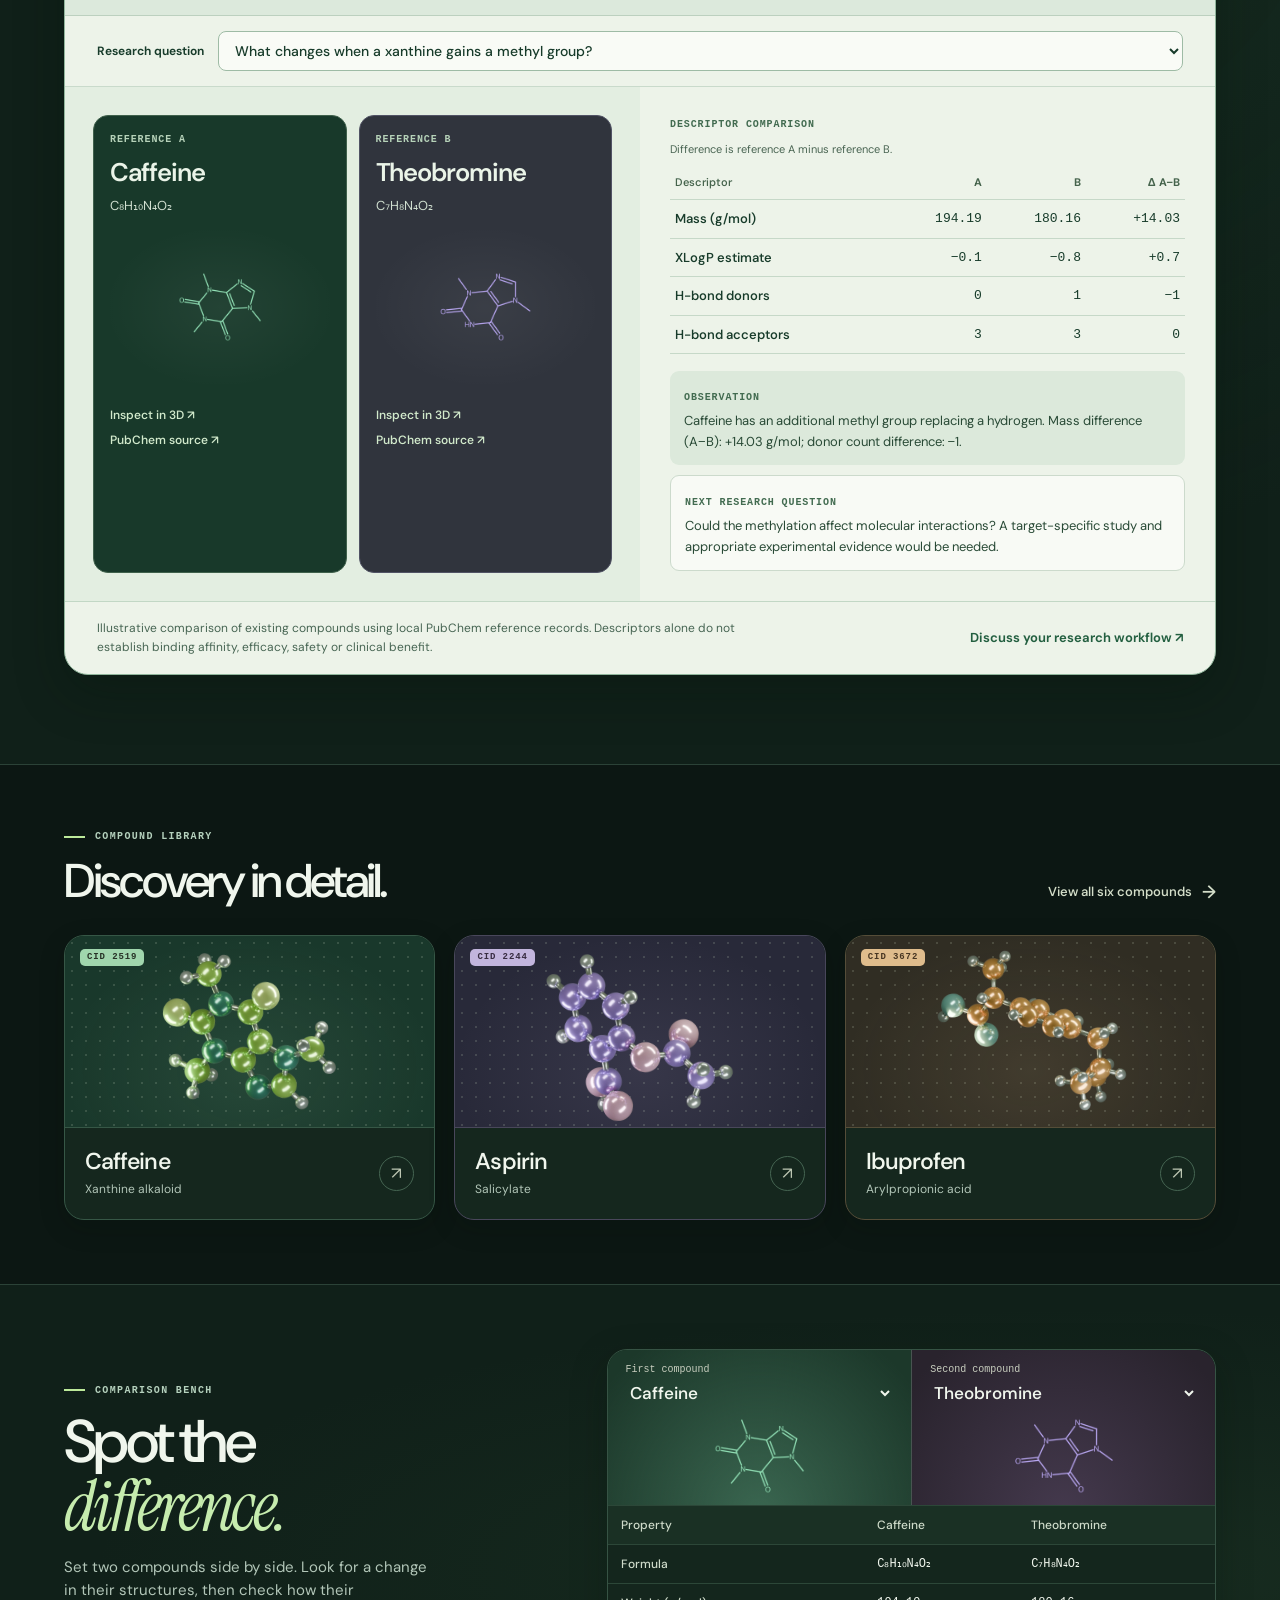
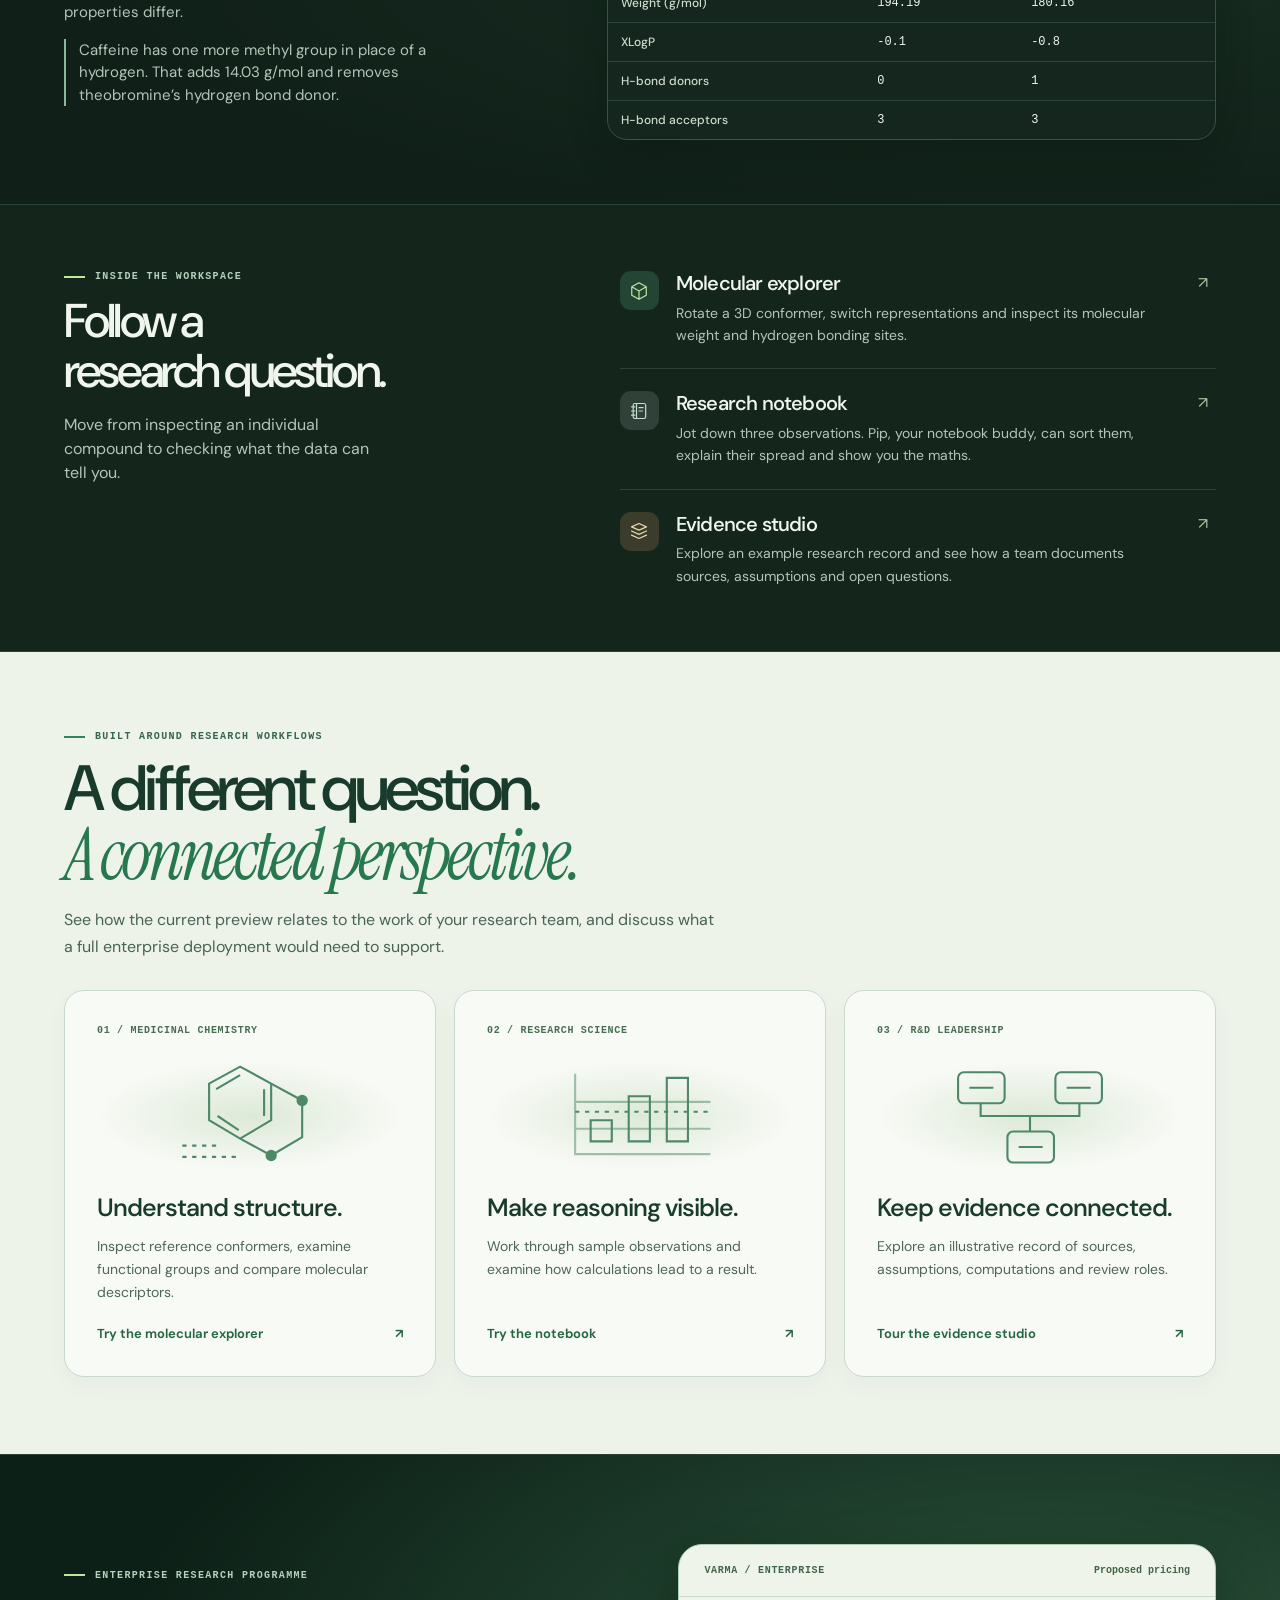
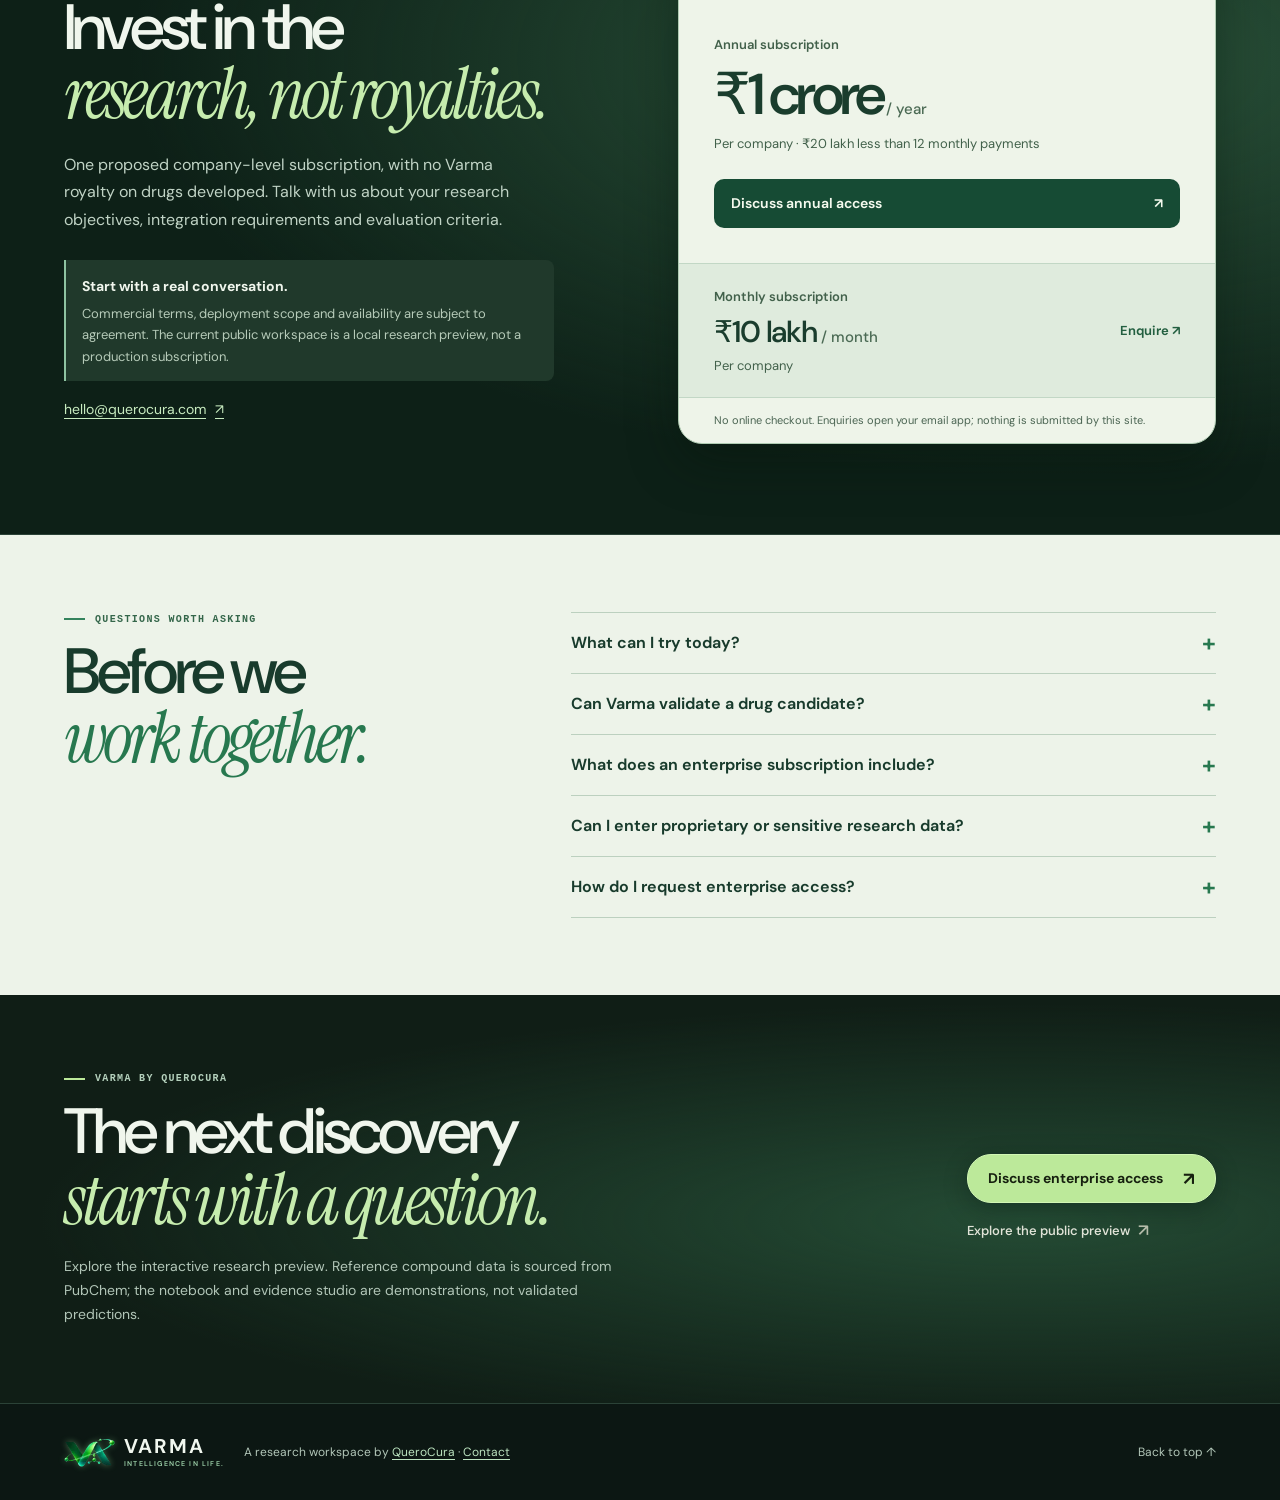
==== commit 228632e4: "Add evidence-grounded interactive research walkthrough for enterprise visitors" ====
--- a/index.html
+++ b/index.html
@@ -14,13 +14,14 @@
   <script defer src="compounds.js"></script>
   <script defer src="molecule.js"></script>
   <script defer src="landing.js"></script>
+  <script defer src="research-case.js"></script>
 </head>
 <body>
   <a class="skip" href="#intro">Skip to content</a>
   <header class="masthead">
     <div class="wrap nav-row">
       <a class="brand" aria-label="Varma home" href="index.html"><img src="assets/varma-emblem.webp" alt="" width="64" height="37"><span class="wordmark">Varma<small>Intelligence in life.</small></span></a>
-      <nav aria-label="Page navigation"><a href="#tour">Platform</a><a href="#research-teams">Who it’s for</a><a href="#enterprise">Pricing</a><a href="#questions">FAQ</a></nav>
+      <nav aria-label="Page navigation"><a href="#tour">Platform</a><a href="#research-case">Case study</a><a href="#research-teams">Who it’s for</a><a href="#enterprise">Pricing</a><a href="#questions">FAQ</a></nav>
       <a class="nav-action" href="#enterprise">Enterprise enquiries <span aria-hidden="true">↗</span></a>
     </div>
   </header>
@@ -56,6 +57,30 @@
     </section>
     <section class="buyer-strip" aria-label="Research principles"><div class="wrap buyer-grid"><div><span>01</span><strong>Evidence first</strong><small>Traceable reference compound data</small></div><div><span>02</span><strong>Inspect, don’t guess</strong><small>Interactive molecular representations</small></div><div><span>03</span><strong>Transparent reasoning</strong><small>Visible calculations and assumptions</small></div></div></section>
     <section class="research-approach" id="approach" aria-labelledby="approach-title"><div class="wrap approach-inner"><div class="approach-intro"><p class="eyebrow"><span class="rule"></span>Designed for inquiry</p><h2 id="approach-title">From a question<br>to <em>clearer evidence.</em></h2><p>Look closely. Compare thoughtfully. Keep the reasoning visible. Every view is an invitation to explore, not a shortcut to scientific conclusions.</p></div><div class="approach-cards"><a href="workspace.html#explorer" class="approach-card"><span class="approach-index">01 / OBSERVE</span><svg viewBox="0 0 160 84" aria-hidden="true"><g fill="none" stroke="currentColor" stroke-width="1.5"><path d="m55 13 29 17v33L55 80 26 63V30Z M84 30l29-17 29 17v33l-29 17-29-17 M26 30l29-17 M55 80l29-17"/><path stroke-dasharray="3 5" d="M3 42h154M84 0v84"/></g><g fill="currentColor"><circle cx="55" cy="13" r="4"/><circle cx="84" cy="30" r="5"/><circle cx="113" cy="13" r="4"/><circle cx="142" cy="63" r="4"/></g></svg><h3>Structure</h3><p>Inspect reference conformers and their properties.</p><span class="approach-link">Explore molecules <b aria-hidden="true">↗</b></span></a><a href="#compare" data-enhanced hidden class="approach-card"><span class="approach-index">02 / COMPARE</span><svg viewBox="0 0 160 84" aria-hidden="true"><g fill="none" stroke="currentColor" stroke-width="1.5"><path d="M15 66h130M15 14v52M15 48h130M15 30h130" stroke-opacity=".35"/><path d="m22 57 32-17 28 9 30-24 30-9M22 62l32-7 28-17 30 13 30-8"/><circle cx="112" cy="25" r="5"/><circle cx="112" cy="51" r="5"/></g></svg><h3>Properties</h3><p>See how two known compounds differ side by side.</p><span class="approach-link">Open comparison <b aria-hidden="true">↗</b></span></a><a href="workspace.html#desk" class="approach-card"><span class="approach-index">03 / RECORD</span><svg viewBox="0 0 160 84" aria-hidden="true"><g fill="none" stroke="currentColor" stroke-width="1.5"><rect x="35" y="7" width="90" height="70" rx="4"/><path d="M50 7v70M62 22h48M62 32h35M62 42h42M62 64l13-12 12 8 20-17"/><path d="M28 22h15M28 40h15M28 58h15"/></g></svg><h3>Reasoning</h3><p>Document observations and examine the arithmetic.</p><span class="approach-link">Open notebook <b aria-hidden="true">↗</b></span></a></div></div></section>
+    <section class="research-case" id="research-case" aria-labelledby="case-title">
+      <div class="wrap">
+        <div class="case-heading"><div><p class="eyebrow"><span class="rule"></span>Inside a scientific decision</p><h2 id="case-title">One structural change.<br><em>What does it tell us?</em></h2></div><p>Try an actual comparison from Varma’s reference library. Inspect both structures, examine differences in the recorded descriptors, and separate observations from hypotheses.</p></div>
+        <div class="case-shell">
+          <div class="case-toolbar"><div><span class="case-label">RESEARCH WALKTHROUGH / 001</span><h3>Structure–property exploration</h3></div><span class="case-tag">Reference data · Not a prediction</span></div>
+          <div class="case-controls" id="case-controls" hidden>
+            <label for="case-preset">Research question</label><select id="case-preset"><option value="methylation">What changes when a xanthine gains a methyl group?</option><option value="lipophilicity">How do two aromatic acids differ in estimated lipophilicity?</option><option value="hydrogen-bonding">How do hydrogen-bond counts differ between two reference compounds?</option></select>
+          </div>
+          <div class="case-content">
+            <div class="case-structures">
+              <article class="case-compound"><span class="case-label">REFERENCE A</span><h4 id="case-name-a">Caffeine</h4><span id="case-formula-a">C₈H₁₀N₄O₂</span><img id="case-art-a" src="assets/compound-2519.png" width="530" height="218" alt="Skeletal structure of caffeine" loading="lazy"><a id="case-explore-a" href="workspace.html#explorer/2519">Inspect in 3D ↗</a><a id="case-source-a" href="https://pubchem.ncbi.nlm.nih.gov/compound/2519" target="_blank" rel="noopener noreferrer">PubChem source ↗</a></article>
+              <article class="case-compound"><span class="case-label">REFERENCE B</span><h4 id="case-name-b">Theobromine</h4><span id="case-formula-b">C₇H₈N₄O₂</span><img id="case-art-b" src="assets/compound-5429.png" width="530" height="218" alt="Skeletal structure of theobromine" loading="lazy"><a id="case-explore-b" href="workspace.html#explorer/5429">Inspect in 3D ↗</a><a id="case-source-b" href="https://pubchem.ncbi.nlm.nih.gov/compound/5429" target="_blank" rel="noopener noreferrer">PubChem source ↗</a></article>
+            </div>
+            <div class="case-results">
+              <p class="case-label">DESCRIPTOR COMPARISON</p>
+              <table class="case-table"><caption>Difference is reference A minus reference B.</caption><thead><tr><th scope="col">Descriptor</th><th scope="col">A</th><th scope="col">B</th><th scope="col">Δ A−B</th></tr></thead><tbody id="case-rows"><tr><th scope="row">Mass (g/mol)</th><td>194.19</td><td>180.16</td><td>+14.03</td></tr><tr><th scope="row">XLogP estimate</th><td>−0.1</td><td>−0.8</td><td>+0.7</td></tr><tr><th scope="row">H-bond donors</th><td>0</td><td>1</td><td>−1</td></tr><tr><th scope="row">H-bond acceptors</th><td>3</td><td>3</td><td>0</td></tr></tbody></table>
+              <div class="case-observation" role="status" aria-live="polite"><span class="case-label">OBSERVATION</span><p id="case-observation">Caffeine has an additional methyl group replacing a hydrogen. Its recorded mass is 14.03 g/mol higher and its hydrogen-bond donor count is one lower.</p></div>
+              <div class="case-hypothesis"><span class="case-label">NEXT RESEARCH QUESTION</span><p id="case-hypothesis">Could the methylation affect molecular interactions? A target-specific study and appropriate experimental evidence would be needed.</p></div>
+            </div>
+          </div>
+          <div class="case-bottom"><p>Illustrative comparison of existing compounds using local PubChem reference records. Descriptors alone do not establish binding affinity, efficacy, safety or clinical benefit.</p><a href="#enterprise">Discuss your research workflow <span aria-hidden="true">↗</span></a></div>
+        </div>
+      </div>
+    </section>
     <section class="collection wrap" id="collection" aria-labelledby="collection-title">
       <div class="section-heading"><div><p class="eyebrow"><span class="rule"></span>Compound library</p><h2 id="collection-title">Discovery in detail.</h2></div><a class="text-link" href="workspace.html#library">View all six compounds <span aria-hidden="true">→</span></a></div>
       <div class="compound-cards">
--- a/landing.css
+++ b/landing.css
@@ -456,3 +456,49 @@
 @media(max-width:900px){.enterprise-inner,.questions-inner{grid-template-columns:1fr}.enterprise-copy>p:not(.eyebrow){max-width:650px}.pricing-panel{max-width:650px}.team-cards{gap:12px}.team-card{padding:18px}.team-card h3{font-size:22px}.hero h1{font-size:clamp(46px,6.5vw,69px)}}
 @media(max-width:620px){.hero h1{font-size:clamp(44px,10.5vw,65px)}.buyer-grid{grid-template-columns:1fr;gap:10px;padding-block:14px}.buyer-grid>div+div{border-left:0;border-top:1px solid #345043;padding:10px 0 0}.buyer-grid>div{grid-template-columns:24px 1fr}.team-cards{grid-template-columns:1fr}.team-card svg{height:86px;margin:12px 0}.enterprise,.research-teams,.questions{padding-block:39px}.commercial-heading h2,.enterprise h2,.questions h2{font-size:42px}.monthly-price h3{font-size:25px}.monthly-price h3 span{font-size:12px}.closing-actions{width:100%}.pricing-label{padding:14px 20px}}
 @media(max-width:350px){.monthly-price{flex-wrap:wrap}.hero h1{font-size:39px}.nav-action{font-size:10px}.annual-price h3{font-size:38px}}
+
+/* A concrete research story, designed as a journal spread rather than a marketing dashboard. */
+.research-case{padding-block:clamp(48px,7vw,100px);background:radial-gradient(ellipse at 76% 15%,#244d3444,transparent 56%),#102019;border-bottom:1px solid var(--line)}
+.case-heading{display:grid;grid-template-columns:minmax(0,1.3fr) minmax(0,.7fr);gap:clamp(20px,5vw,70px);align-items:end;margin-bottom:30px}
+.case-heading h2{font-size:clamp(42px,5vw,70px);line-height:1.03}
+.case-heading h2 em{font:italic 1.13em/.96 "Instrument Serif",Georgia,serif;color:#c6ecae}
+.case-heading>p{font-size:15px;color:#b8cdbd;line-height:1.75;max-width:470px}
+.case-shell{background:#edf3e9;color:#173b2a;border:1px solid #90b59b;border-radius:24px;overflow:hidden;box-shadow:0 18px 50px #06150b55}
+.case-toolbar{display:flex;align-items:center;justify-content:space-between;gap:16px;background:#dce9dc;padding:21px clamp(16px,3vw,32px);border-bottom:1px solid #bcd0bf}
+.case-label{font:600 10px/1.5 var(--mono);letter-spacing:.09em;color:#426b50}
+.case-toolbar h3{margin-top:5px;font-size:24px}
+.case-tag{font-size:11px;color:#365b43;border:1px solid #aac5af;border-radius:20px;padding:5px 10px}
+.case-controls{display:flex;align-items:center;gap:14px;padding:15px clamp(16px,3vw,32px);border-bottom:1px solid #c9dacb}
+.case-controls label{font-size:12px;font-weight:650;flex:none}
+.case-controls select{font:500 14px/1.5 "DM Sans",Arial,sans-serif;color:#173b2a;background:#f9fbf6;border:1px solid #9ebba5;border-radius:8px;padding:9px 12px;min-width:0;max-width:100%;flex:1}
+.case-content{display:grid;grid-template-columns:minmax(0,1fr) minmax(0,1fr)}
+.case-structures{display:grid;grid-template-columns:repeat(2,minmax(0,1fr));gap:12px;padding:clamp(14px,2.5vw,28px);background:#e3eee1}
+.case-compound{display:flex;flex-direction:column;min-width:0;background:#18392a;color:#eaf4e8;border:1px solid #40614c;border-radius:15px;padding:16px;overflow:hidden}
+.case-compound:nth-child(2){background:#30343d;border-color:#515365}
+.case-compound .case-label{color:#b6d2b9}
+.case-compound h4{font-size:clamp(19px,2vw,26px);font-weight:600;letter-spacing:-.04em;margin:7px 0 3px;overflow-wrap:anywhere}
+.case-compound>span:not(.case-label){color:#d0dfd0;font-size:13px}
+.case-compound img{width:100%;height:clamp(105px,12vw,165px);object-fit:contain;margin:15px 0;background:radial-gradient(ellipse,#ffffff0d,transparent 75%)}
+.case-compound a{font-size:12px;font-weight:550;color:#d2eacc;line-height:1.5;margin-top:7px;overflow-wrap:anywhere}
+.case-compound a:hover{text-decoration:underline}
+.case-results{padding:clamp(16px,2.5vw,30px);min-width:0}
+.case-table{width:100%;border-collapse:collapse;font-size:13px;margin:9px 0 17px;table-layout:auto}
+.case-table caption{text-align:left;font-size:11px;color:#496452;margin-bottom:7px}
+.case-table th,.case-table td{border-bottom:1px solid #c6d8c8;padding:9px 5px;text-align:right}
+.case-table th:first-child{text-align:left;font-weight:550}
+.case-table thead th{font-size:11px;color:#45634c}
+.case-table td{font-family:var(--mono);font-variant-numeric:tabular-nums}
+.case-observation,.case-hypothesis{padding:12px 14px;background:#dce9db;border-radius:9px;margin-top:10px}
+.case-hypothesis{background:#f8faf5;border:1px solid #ccdacc}
+.case-observation p,.case-hypothesis p{font-size:13px;color:#294a36;line-height:1.6;margin-top:4px}
+.case-bottom{padding:17px clamp(16px,3vw,32px);border-top:1px solid #c2d7c5;display:flex;align-items:center;justify-content:space-between;gap:22px}
+.case-bottom p{font-size:12px;color:#476553;line-height:1.6;max-width:680px}
+.case-bottom a{font-size:13px;font-weight:650;color:#235f40;flex:none}
+.case-bottom a:hover{text-decoration:underline}
+.case-shell :is(a,select):focus-visible{outline:2px solid #247a50;outline-offset:3px}
+.case-compound a:focus-visible{outline-color:#bce99a}
+@media(max-width:1100px){.nav-row{gap:20px}.nav-row nav{gap:15px}}
+@media(max-width:900px){.case-heading,.case-content{grid-template-columns:1fr}.case-heading>p{max-width:650px}.case-compound img{height:145px}.case-structures{border-bottom:1px solid #c9dacb}}
+@media(max-width:760px){.nav-row{gap:10px}.nav-row nav{gap:15px}}
+@media(max-width:620px){.research-case{padding-block:39px}.case-toolbar,.case-bottom{flex-direction:column;align-items:flex-start;gap:10px}.case-toolbar h3{font-size:20px}.case-controls{align-items:stretch;flex-direction:column;gap:6px}.case-controls select{width:100%;font-size:13px}.case-structures{gap:8px;padding:10px}.case-compound{padding:10px}.case-compound img{height:100px}.case-compound h4{font-size:18px}.case-table{font-size:11px}.case-table th,.case-table td{padding:8px 3px}.case-table thead th{font-size:10px}}
+@media(max-width:350px){.case-compound h4{font-size:16px}.case-compound a{font-size:11px}.case-table{font-size:10px}}
